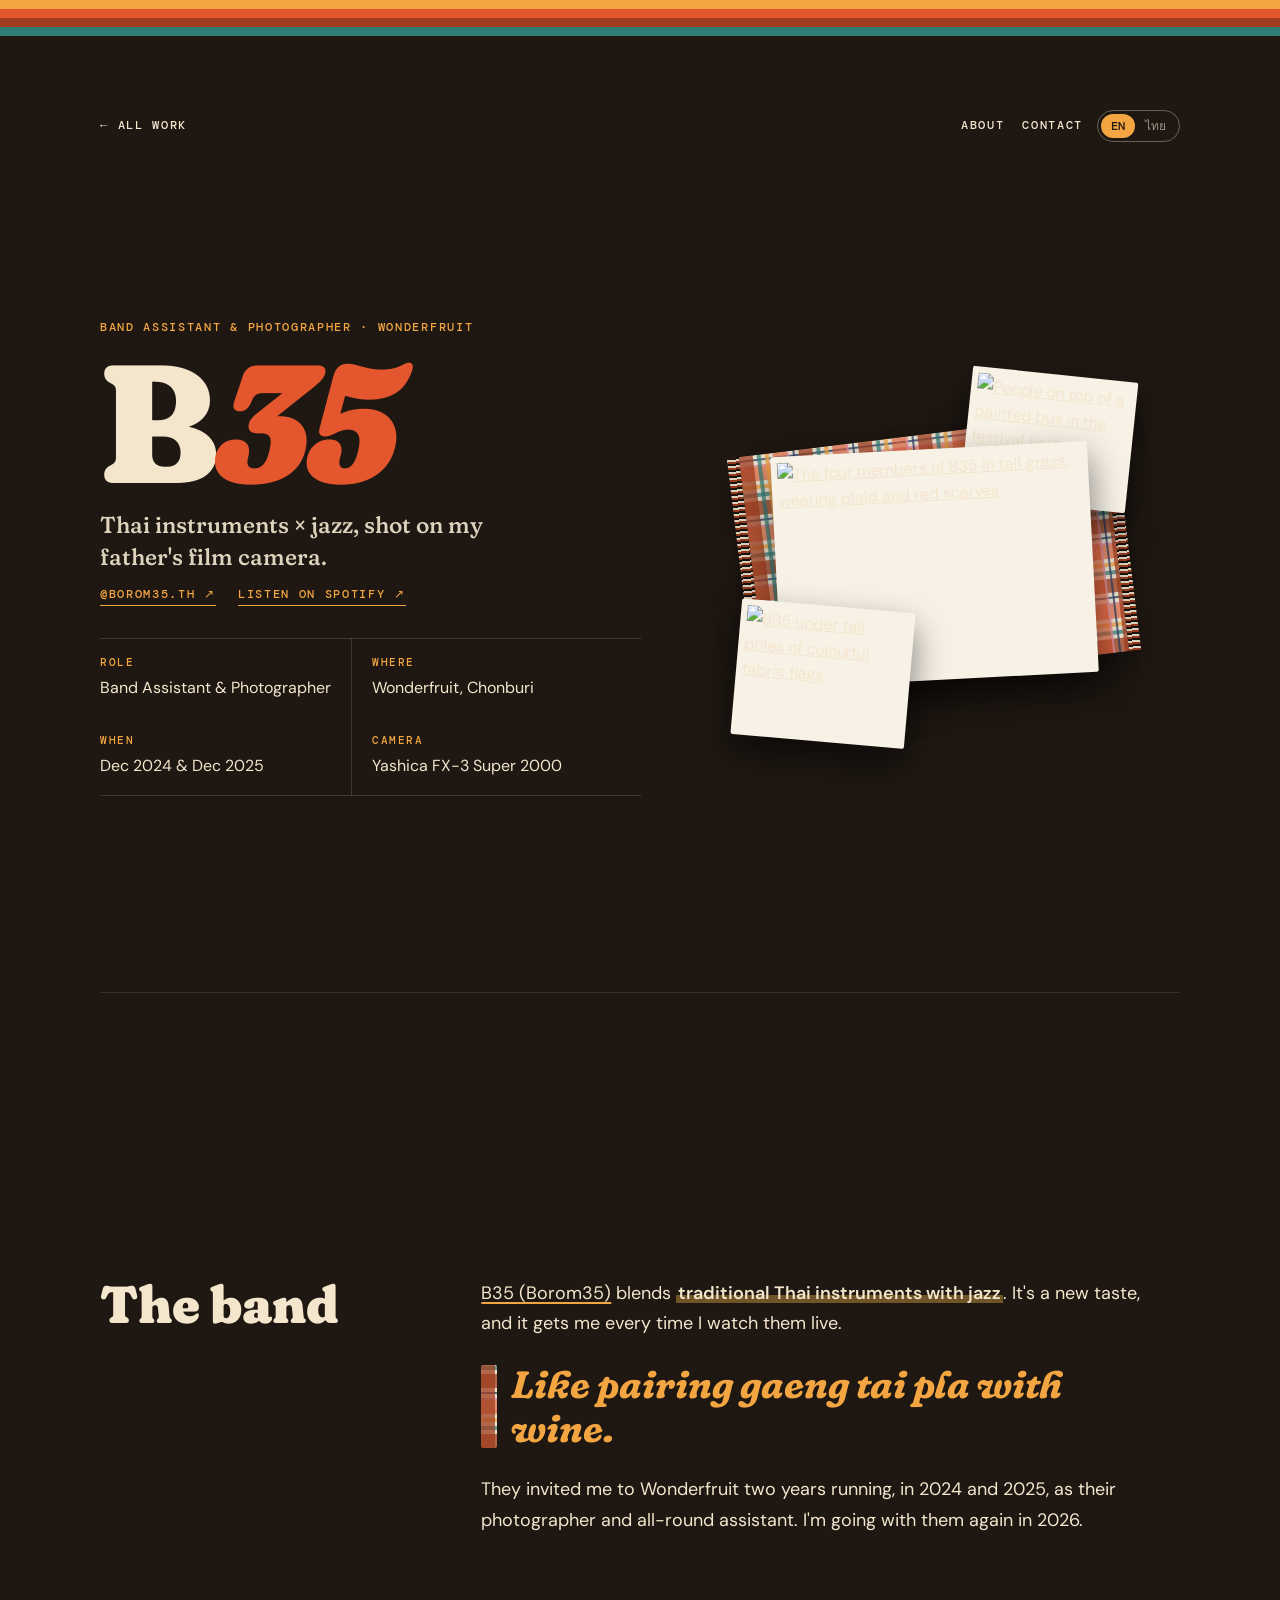
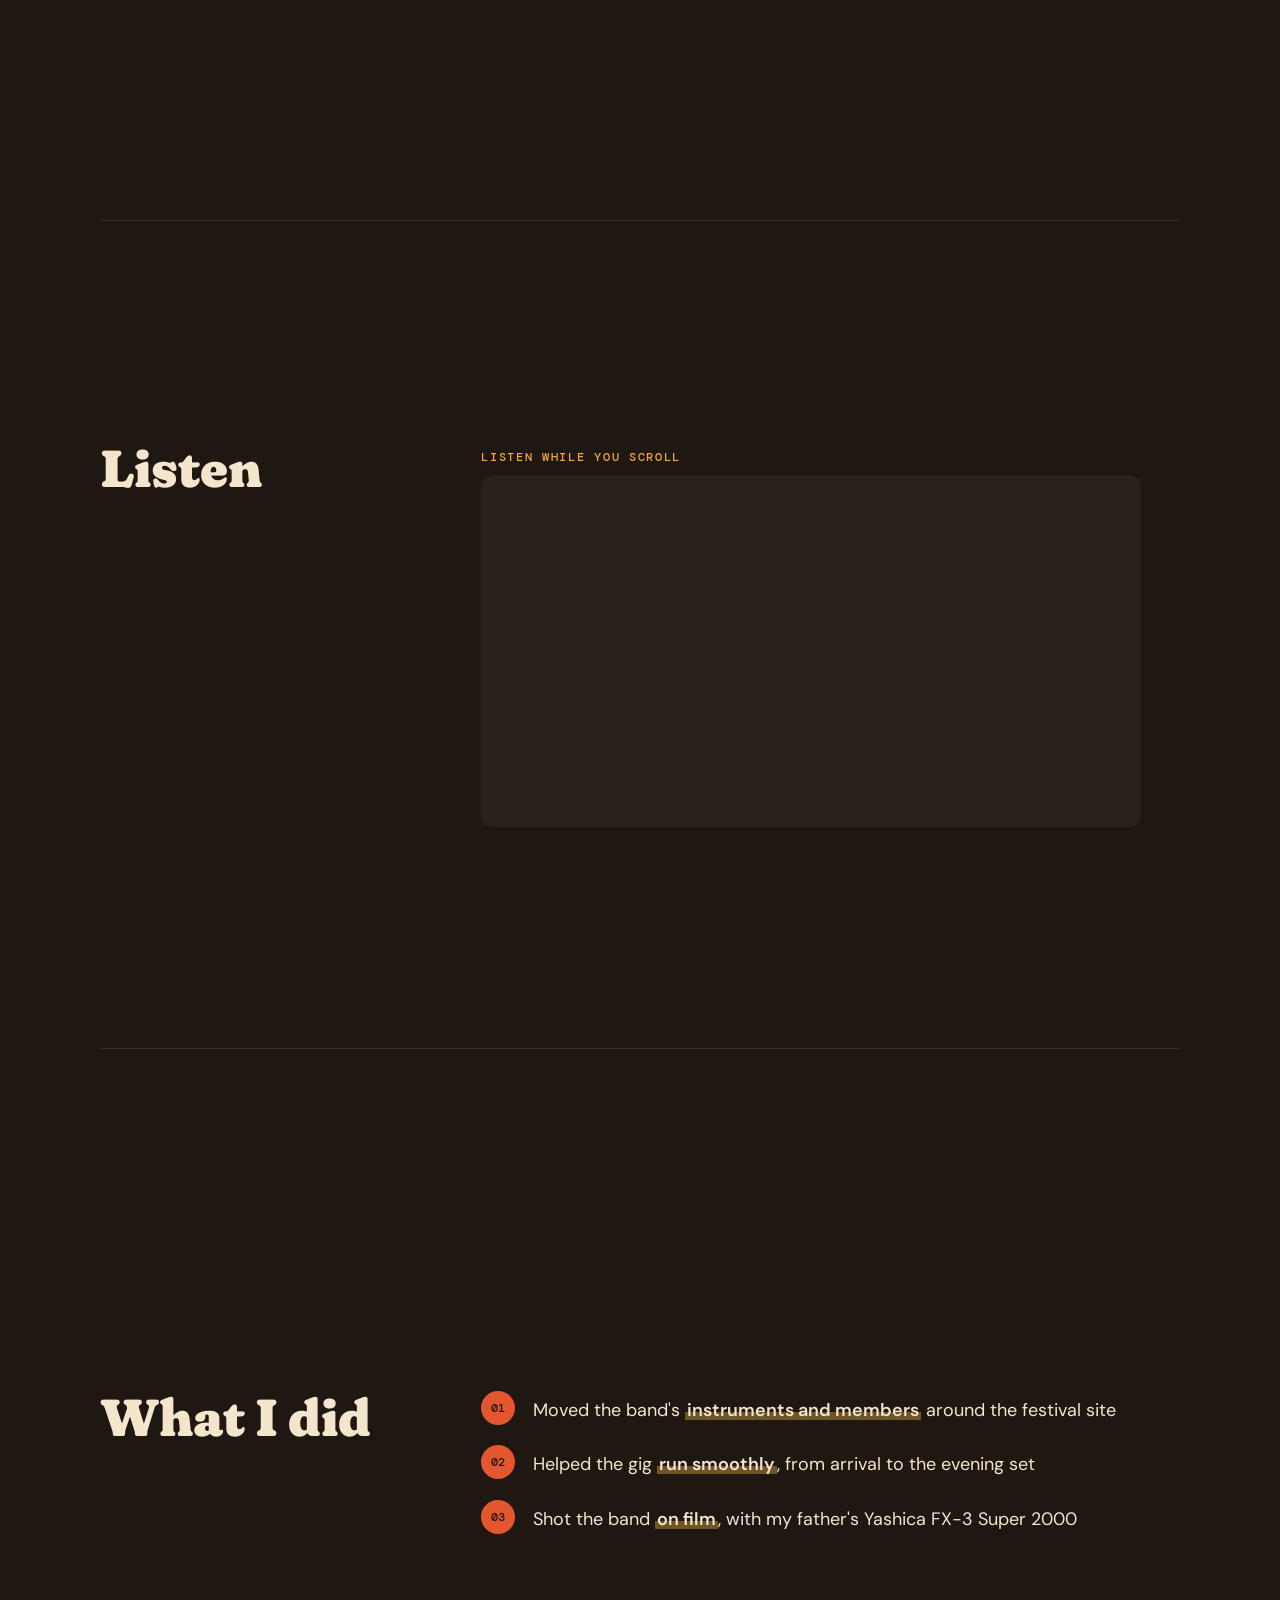
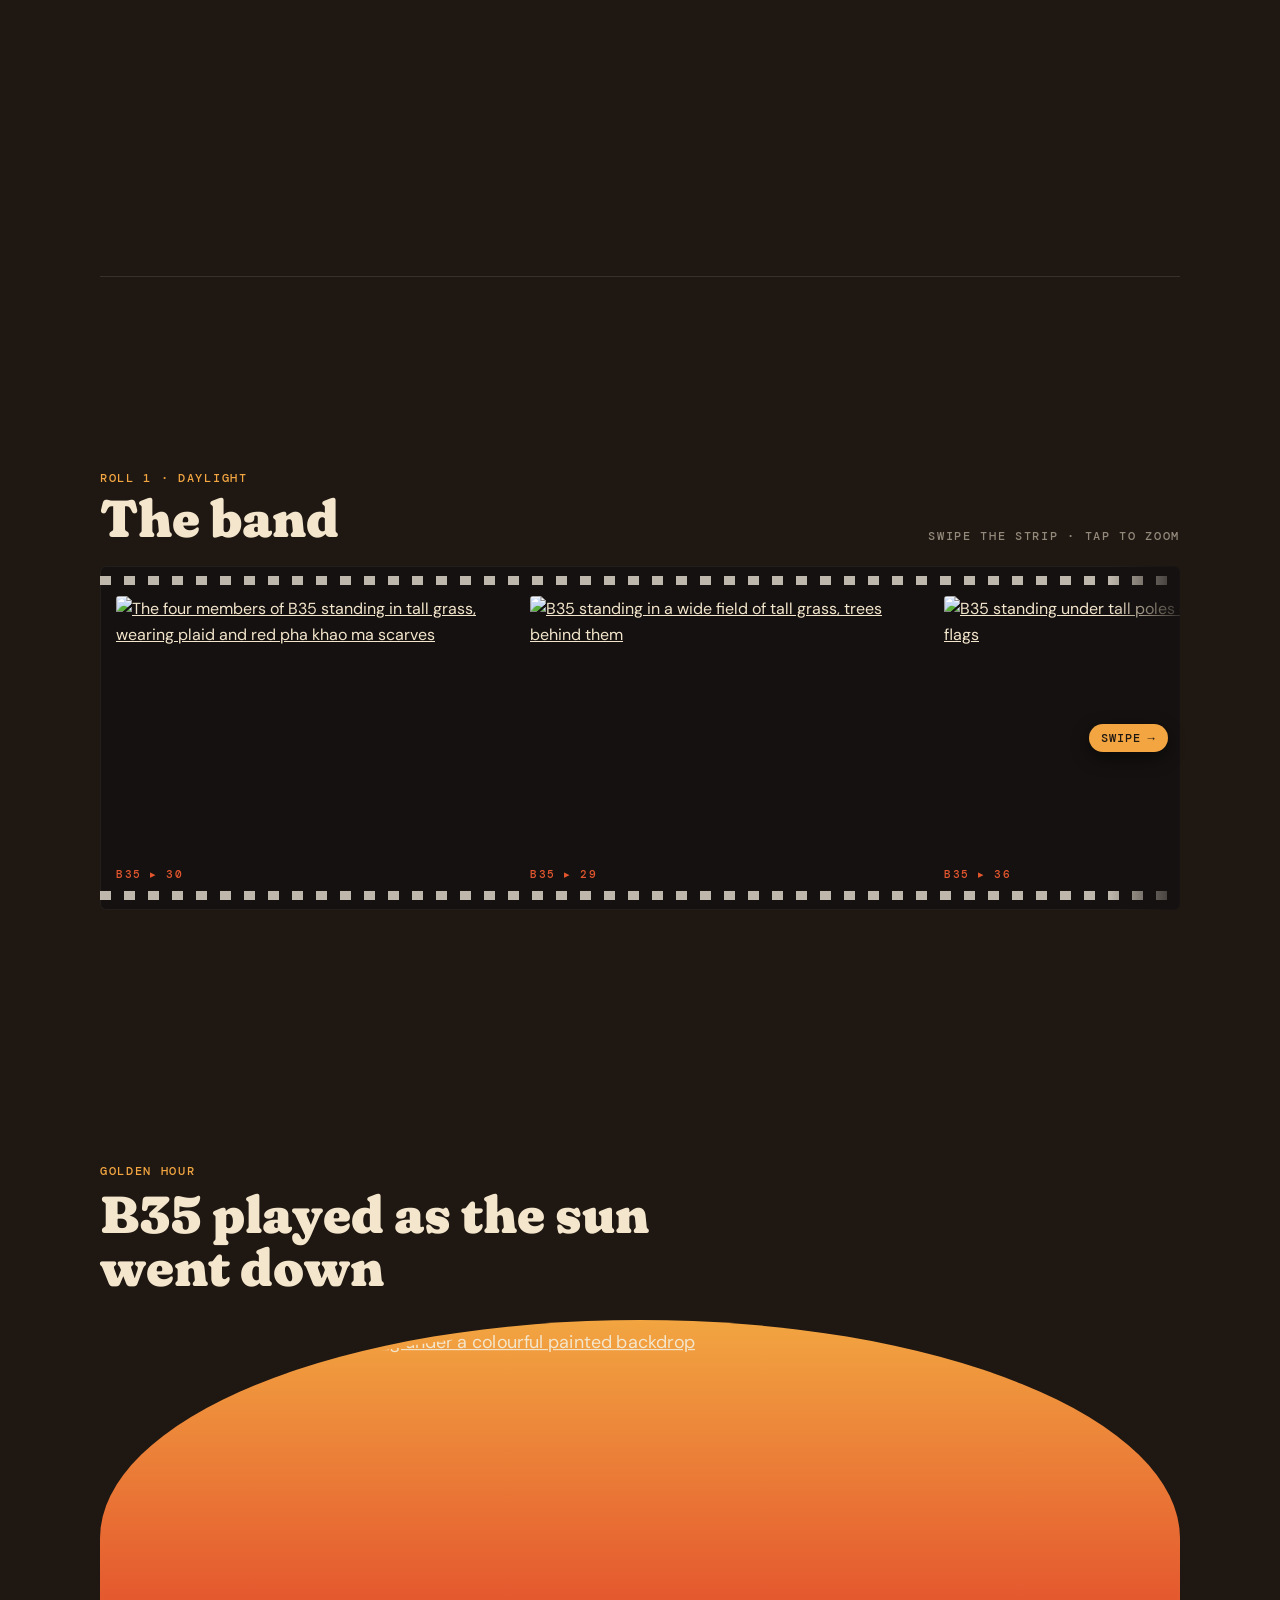
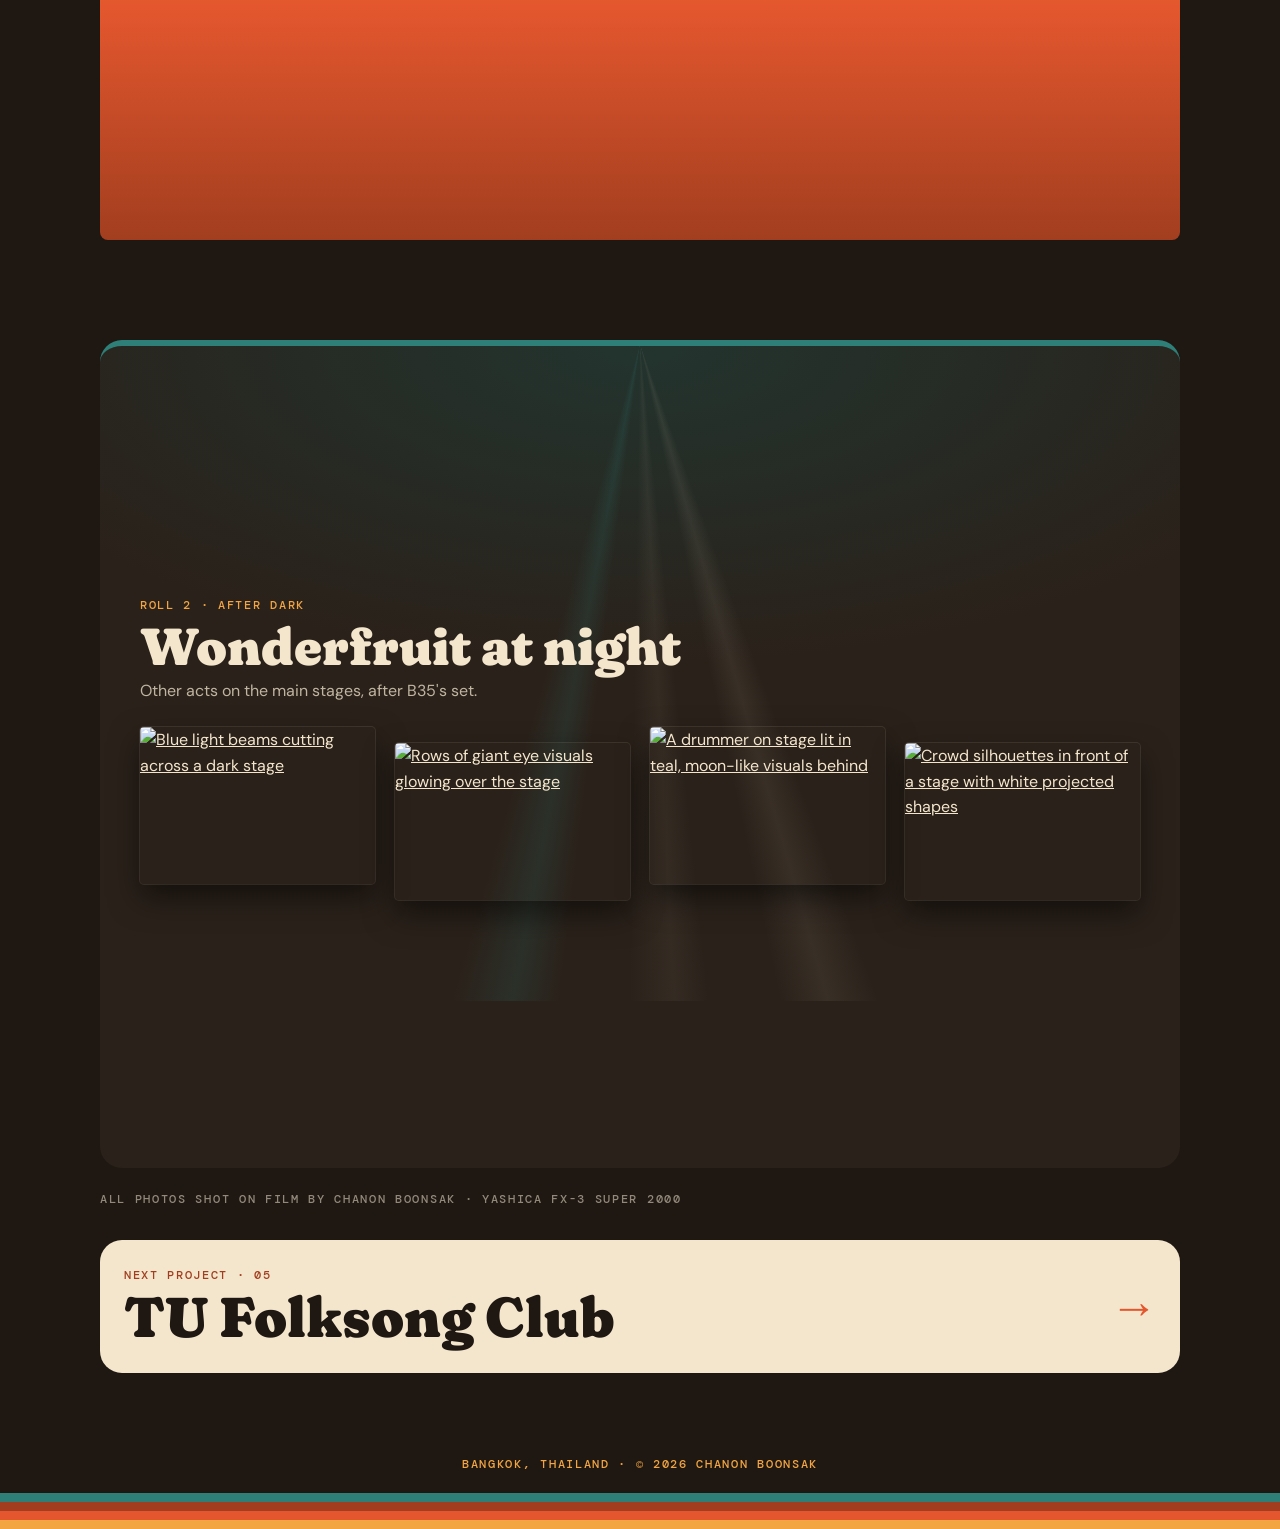
==== projects/b35.html @ a5577409 "Experiment: certs slide, no sideways scroll, slides fit screens better Co-Authored-By: Claude Opus 5" ====
<!DOCTYPE html>
<html lang="en" class="snap-case">
<head>
  <meta charset="utf-8">
  <meta name="viewport" content="width=device-width, initial-scale=1">
  <title>B35 at Wonderfruit — Chanon Boonsak</title>
  <meta name="description" content="Band assistant and film photographer for B35 (Borom35), a Thai-instruments-meets-jazz band, at Wonderfruit in Dec 2024 and Dec 2025.">
  <meta property="og:type" content="website">
  <meta property="og:site_name" content="Chanon Boonsak · Portfolio">
  <meta property="og:title" content="B35 at Wonderfruit — Chanon Boonsak">
  <meta property="og:description" content="Band assistant and film photographer for B35 (Borom35), a Thai-instruments-meets-jazz band, at Wonderfruit in Dec 2024 and Dec 2025.">
  <meta property="og:url" content="https://whalito21.github.io/portfolio/projects/b35.html">
  <meta property="og:image" content="https://whalito21.github.io/portfolio/assets/images/og-image.jpg">
  <meta property="og:image:width" content="1200">
  <meta property="og:image:height" content="630">
  <meta name="twitter:card" content="summary_large_image">
  <link rel="icon" href="../assets/favicon.svg" type="image/svg+xml">
  <link rel="preconnect" href="https://fonts.googleapis.com">
  <link rel="preconnect" href="https://fonts.gstatic.com" crossorigin>
  <link href="https://fonts.googleapis.com/css2?family=Fraunces:opsz,wght,SOFT,WONK@9..144,500..900,100,1&family=DM+Mono:wght@400;500&family=DM+Sans:opsz,wght@9..40,400..600&display=swap" rel="stylesheet">
  <link rel="stylesheet" href="../css/styles.css?v=52">
  <script>try{if(localStorage.getItem('lang')==='th'){document.documentElement.lang='th';document.documentElement.classList.add('i18n-pending')}}catch(e){}</script>
</head>
<body class="page-b35">
  <div class="stripes" aria-hidden="true"></div>

  <div class="wrap">
    <header class="bar">
      <a class="label back" href="../index.html#work" data-i18n="nav.back">← All work</a>
      <nav class="label" aria-label="Main">
        <a href="../index.html#about" data-i18n="nav.about">About</a>
        <a href="../index.html#contact" data-i18n="nav.contact">Contact</a>
      </nav>
      <button class="lang-toggle" type="button" aria-label="เปลี่ยนเป็นภาษาไทย"><span lang="en">EN</span><span lang="th">ไทย</span></button>
    </header>

    <!-- a pha khao ma scarf across the page, like the ones the band wore -->
    <div class="pakama-band" aria-hidden="true"></div>

    <main>
      <!-- HERO: prints scattered like a fresh roll -->
      <section class="b35-hero">
        <div class="collage">
          <span class="collage__cloth" aria-hidden="true"></span>
          <a class="collage__print collage__print--main" href="../assets/images/b35/film-410030.jpg" data-lightbox><img src="../assets/images/b35/film-410030.jpg" width="1200" height="795" alt="The four members of B35 in tall grass, wearing plaid and red scarves"></a>
          <a class="collage__print collage__print--flags" href="../assets/images/b35/film-410036.jpg" data-lightbox><img src="../assets/images/b35/film-410036.jpg" width="1200" height="795" alt="B35 under tall poles of colourful fabric flags"></a>
          <a class="collage__print collage__print--bus" href="../assets/images/b35/film-410002.jpg" data-lightbox><img src="../assets/images/b35/film-410002.jpg" width="1200" height="795" alt="People on top of a painted bus in the festival field"></a>
        </div>
        <div class="b35-hero__text">
          <span class="label">Band assistant &amp; photographer · Wonderfruit</span>
          <h1>B<em>35</em></h1>
          <p class="b35-hero__lede">Thai instruments × jazz, shot on my father's film camera.</p>
          <div class="b35-links">
            <a class="cs-handle label" href="https://www.instagram.com/borom35.th/" target="_blank" rel="noopener">@borom35.th ↗</a>
            <a class="cs-handle label" href="https://open.spotify.com/album/08FZB1kHfObUz5k7YiCryu" target="_blank" rel="noopener">Listen on Spotify ↗</a>
          </div>
          <dl class="cs-meta cs-meta--2col">
            <div><dt>Role</dt><dd>Band Assistant &amp; Photographer</dd></div>
            <div><dt>Where</dt><dd>Wonderfruit, Chonburi</dd></div>
            <div><dt>When</dt><dd>Dec 2024 &amp; Dec 2025</dd></div>
            <div><dt>Camera</dt><dd>Yashica FX-3 Super 2000</dd></div>
          </dl>
        </div>
      </section>

      <!-- THE BAND -->
      <section class="cs-section">
        <h2>The band</h2>
        <div class="cs-section__body">
          <p><a class="inline-link" href="https://www.instagram.com/borom35.th/" target="_blank" rel="noopener">B35 (Borom35)</a> blends <mark>traditional Thai instruments with jazz</mark>. It's a new taste, and it gets me every time I watch them live.</p>
          <blockquote class="pull"><p>Like pairing gaeng tai pla with wine.</p></blockquote>
          <p>They invited me to Wonderfruit two years running, in 2024 and 2025, as their photographer and all-round assistant. I'm going with them again in 2026.</p>
        </div>
      </section>

      <section class="cs-section">
        <h2>Listen</h2>
        <div class="cs-section__body">
          <div class="listen">
            <span class="label">Listen while you scroll</span>
            <iframe title="B35 album on Spotify" src="https://open.spotify.com/embed/album/08FZB1kHfObUz5k7YiCryu" width="100%" height="352" loading="lazy" allow="autoplay; clipboard-write; encrypted-media; fullscreen; picture-in-picture"></iframe>
          </div>
        </div>
      </section>

      <!-- WHAT I DID -->
      <section class="cs-section">
        <h2>What I did</h2>
        <div class="cs-section__body">
          <ul class="did">
            <li>Moved the band's <mark>instruments and members</mark> around the festival site</li>
            <li>Helped the gig <mark>run smoothly</mark>, from arrival to the evening set</li>
            <li>Shot the band <mark>on film</mark>, with my father's Yashica FX-3 Super 2000</li>
          </ul>
        </div>
      </section>

      <!-- ROLL 1: THE BAND (film strip) -->
      <section class="roll" aria-labelledby="roll-1">
        <div class="roll__head">
          <span class="label">Roll 1 · Daylight</span>
          <h2 id="roll-1">The band</h2>
          <span class="label roll__hint">Swipe the strip · tap to zoom</span>
        </div>
        <div class="filmstrip-wrap">
        <span class="swipe-hint" aria-hidden="true">Swipe <i>→</i></span>
        <div class="filmstrip" tabindex="0" aria-label="Film strip of band photos, scroll sideways">
          <ol>
              <li>
                <a href="../assets/images/b35/film-410030.jpg" data-lightbox><img src="../assets/images/b35/film-410030.jpg" width="1200" height="795" loading="lazy" alt="The four members of B35 standing in tall grass, wearing plaid and red pha khao ma scarves"></a>
                <span class="filmstrip__num" aria-hidden="true">B35 ▸ 30</span>
              </li>
              <li>
                <a href="../assets/images/b35/film-410029.jpg" data-lightbox><img src="../assets/images/b35/film-410029.jpg" width="1200" height="795" loading="lazy" alt="B35 standing in a wide field of tall grass, trees behind them"></a>
                <span class="filmstrip__num" aria-hidden="true">B35 ▸ 29</span>
              </li>
              <li>
                <a href="../assets/images/b35/film-410036.jpg" data-lightbox><img src="../assets/images/b35/film-410036.jpg" width="1200" height="795" loading="lazy" alt="B35 standing under tall poles of colourful fabric flags"></a>
                <span class="filmstrip__num" aria-hidden="true">B35 ▸ 36</span>
              </li>
              <li>
                <a href="../assets/images/b35/film-410038.jpg" data-lightbox><img src="../assets/images/b35/film-410038.jpg" width="1200" height="795" loading="lazy" alt="B35 lined up in front of a painted festival bus"></a>
                <span class="filmstrip__num" aria-hidden="true">B35 ▸ 38</span>
              </li>
              <li>
                <a href="../assets/images/b35/film-410033.jpg" data-lightbox><img src="../assets/images/b35/film-410033.jpg" width="1200" height="795" loading="lazy" alt="B35 posing on large rocks in an open field, hills behind"></a>
                <span class="filmstrip__num" aria-hidden="true">B35 ▸ 33</span>
              </li>
              <li>
                <a href="../assets/images/b35/film-410007.jpg" data-lightbox><img src="../assets/images/b35/film-410007.jpg" width="1200" height="795" loading="lazy" alt="Portrait of a long-haired band member in a plaid scarf, flags blurred behind"></a>
                <span class="filmstrip__num" aria-hidden="true">B35 ▸ 07</span>
              </li>
              <li>
                <a href="../assets/images/b35/film-410031.jpg" data-lightbox><img src="../assets/images/b35/film-410031.jpg" width="1200" height="795" loading="lazy" alt="B35 in the tall grass shot from below against the sky"></a>
                <span class="filmstrip__num" aria-hidden="true">B35 ▸ 31</span>
              </li>
          </ol>
        </div>
        </div>
      </section>

      <!-- GOLDEN HOUR -->
      <section class="golden" aria-labelledby="golden-h">
        <span class="label">Golden hour</span>
        <h2 id="golden-h">B35 played as the sun went down</h2>
        <a class="golden__frame" href="../assets/images/b35/film-410016.jpg" data-lightbox><img src="../assets/images/b35/film-410016.jpg" width="1200" height="795" loading="lazy" alt="The stage in the evening sun, B35 playing under a colourful painted backdrop"></a>
        <p class="label golden__cap">The festival stage · evening set</p>
      </section>

      <!-- ROLL 2: AFTER DARK -->
      <section class="night" aria-labelledby="night-h">
        <div class="night__head">
          <span class="label">Roll 2 · After dark</span>
          <h2 id="night-h">Wonderfruit at night</h2>
          <p>Other acts on the main stages, after B35's set.</p>
        </div>
        <ol class="night__grid">
            <li><a href="../assets/images/b35/film-400006.jpg" data-lightbox><img src="../assets/images/b35/film-400006.jpg" width="1200" height="795" loading="lazy" alt="Blue light beams cutting across a dark stage"></a></li>
            <li><a href="../assets/images/b35/film-400025.jpg" data-lightbox><img src="../assets/images/b35/film-400025.jpg" width="1200" height="795" loading="lazy" alt="Rows of giant eye visuals glowing over the stage"></a></li>
            <li><a href="../assets/images/b35/film-400035.jpg" data-lightbox><img src="../assets/images/b35/film-400035.jpg" width="1200" height="795" loading="lazy" alt="A drummer on stage lit in teal, moon-like visuals behind"></a></li>
            <li><a href="../assets/images/b35/film-400036.jpg" data-lightbox><img src="../assets/images/b35/film-400036.jpg" width="1200" height="795" loading="lazy" alt="Crowd silhouettes in front of a stage with white projected shapes"></a></li>
        </ol>
      </section>

      <p class="credit label">All photos shot on film by Chanon Boonsak · Yashica FX-3 Super 2000</p>

      <a class="next" href="tu-folksong.html">
        <span class="label">Next project · 05</span>
        <h2>TU Folksong Club</h2>
      </a>
    </main>

    <footer class="footer label" data-i18n="footer">Bangkok, Thailand · © 2026 Chanon Boonsak</footer>
  </div>

  <div class="stripes stripes--bottom" aria-hidden="true"></div>

  <dialog class="lightbox" id="lightbox" aria-label="Image preview">
    <button class="lightbox__close" type="button" aria-label="Close">×</button>
    <img src="" alt="">
  </dialog>

  <script src="../js/main.js?v=6"></script>
  <script src="../js/i18n.js?v=13"></script>
  <script src="../js/motion.js?v=1"></script>
</body>
</html>
---- css/styles.css ----
/* ==========================================================
   Bluewhale Portfolio — "Seventies Stage"
   Retro geometry: sunset stripes, arches, concentric rings
   ========================================================== */

:root {
  --night: #1E1712;
  --night-2: #2A211A;
  --cream: #F4E6CC;
  --orange: #E4572E;
  --mustard: #F2A541;
  --rust: #A23E1F;
  --teal: #2F7F79;

  --display: "Fraunces", "Chonburi", Georgia, serif;
  --body: "DM Sans", "Anuphan", system-ui, -apple-system, sans-serif;
  --mono: "DM Mono", "Anuphan", ui-monospace, Menlo, monospace;

  --radius: 22px;
}

* { box-sizing: border-box; }
html { scroll-behavior: smooth; }
body {
  margin: 0;
  background: var(--night);
  color: var(--cream);
  font: 16px/1.6 var(--body);
  -webkit-font-smoothing: antialiased;
}
img { max-width: 100%; display: block; }
a { color: inherit; }

.wrap { max-width: 1120px; margin: 0 auto; padding-inline: 20px; }

h1, h2, h3 {
  font-family: var(--display);
  font-weight: 900;
  font-variation-settings: "SOFT" 100, "WONK" 1;
  margin: 0;
}

.label {
  font: 500 12px/1.3 var(--mono);
  letter-spacing: .14em;
  text-transform: uppercase;
  color: var(--mustard);
}

/* Placeholder for copy you still need to write. Search "todo" to find them all. */
.todo {
  display: inline-block;
  border: 2px dashed var(--mustard);
  border-radius: 6px;
  padding: 6px 10px;
  background: rgba(242, 165, 65, .08);
  color: var(--mustard);
  font: 14px/1.4 var(--mono);
}

.section-title { font-size: clamp(40px, 9vw, 72px); line-height: .95; margin-bottom: 28px; }

/* ---------- stripes + header ---------- */
.stripes {
  height: 36px;
  background: linear-gradient(var(--mustard) 0 25%, var(--orange) 25% 50%, var(--rust) 50% 75%, var(--teal) 75%);
}
.stripes--bottom { transform: scaleY(-1); }

.bar { display: flex; justify-content: space-between; align-items: center; padding-block: 18px; }
.bar nav { display: flex; gap: 18px; }
.bar a { color: var(--cream); text-decoration: none; }
.bar a:hover { color: var(--mustard); }

/* ---------- buttons ---------- */
.cta { display: flex; flex-wrap: wrap; gap: 12px; margin-top: 24px; }
.btn {
  font: 500 14px/1 var(--mono);
  letter-spacing: .08em;
  text-transform: uppercase;
  padding: 16px 22px;
  border: 2px solid var(--cream);
  border-radius: 999px;
  color: var(--cream);
  text-decoration: none;
  transition: background .15s, color .15s;
}
.btn:hover { background: var(--cream); color: var(--night); }
.btn--solid { background: var(--orange); border-color: var(--orange); color: var(--night); }
.btn--solid:hover { background: var(--mustard); border-color: var(--mustard); }

/* ---------- hero ---------- */
.hero { display: grid; gap: 32px; padding-block: 28px 56px; }
.hero h1 { font-size: clamp(56px, 14vw, 136px); line-height: .9; letter-spacing: -.02em; margin: 10px 0 20px; }
.hero h1 em { font-style: italic; color: var(--orange); }
.hero__lines { display: grid; gap: 12px; justify-items: start; }

.arch { position: relative; width: 100%; max-width: 440px; aspect-ratio: 1 / 1.05; justify-self: center; }
.arch__ring { position: absolute; left: 50%; bottom: 0; transform: translateX(-50%); border-radius: 999px 999px 0 0; overflow: hidden; }
.arch__ring:nth-child(1) { width: 100%; height: 100%; background: var(--teal); }
.arch__ring:nth-child(2) { width: 86%;  height: 94%;  background: var(--rust); }
.arch__ring:nth-child(3) { width: 72%;  height: 88%;  background: var(--orange); }
.arch__ring:nth-child(4) { width: 58%;  height: 82%;  background: var(--mustard); }
.arch__photo {
  width: 44%; height: 76%;
  background: var(--night-2);
  display: grid; place-items: center; text-align: center;
  font: 12px/1.3 var(--mono); padding: 8px;
}
.arch__photo { padding: 0; }
.arch__photo img { width: 100%; height: 100%; object-fit: cover; object-position: 50% 20%; }
.arch__sun { position: absolute; top: 4%; right: 2%; width: 18%; aspect-ratio: 1; border-radius: 50%; background: var(--cream); }

/* ---------- key numbers ---------- */
.numbers { display: grid; grid-template-columns: 1fr 1fr; gap: 14px; padding-block: 8px 24px; }
.stat { position: relative; overflow: hidden; background: var(--night-2); border-radius: 18px; padding: 22px 18px; }
.stat b {
  display: block;
  font: 900 clamp(30px, 8vw, 60px)/1 var(--display);
  font-variation-settings: "SOFT" 100, "WONK" 1;
  color: var(--cream);
  margin-bottom: 8px;
}
.stat::after {
  content: "";
  position: absolute; right: -28px; bottom: -28px;
  width: 80px; height: 80px; border-radius: 50%;
  background: radial-gradient(circle, var(--night-2) 0 30%, var(--c) 30% 45%, var(--night-2) 45% 60%, var(--c) 60% 75%, transparent 75%);
}
.stat:nth-child(1) { --c: var(--orange); }
.stat:nth-child(2) { --c: var(--mustard); }
.stat:nth-child(3) { --c: var(--teal); }
.stat:nth-child(4) { --c: var(--rust); }

/* ---------- project cards ---------- */
.work { padding-block: 48px 72px; }
.cards { display: grid; gap: 22px; }
.card {
  display: grid;
  background: var(--cream);
  color: var(--night);
  border-radius: var(--radius);
  overflow: hidden;
  text-decoration: none;
  transition: transform .15s;
}
.card:hover { transform: rotate(-.6deg) translateY(-3px); }
.card__cover { position: relative; aspect-ratio: 16 / 10; display: grid; place-items: center; overflow: hidden; }
.card__cover img { position: absolute; inset: 0; width: 100%; height: 100%; object-fit: cover; }
.card__cover::before {
  content: "";
  position: absolute; left: -10%; right: -10%; bottom: -60%; height: 120%;
  border-radius: 50%;
  background: repeating-radial-gradient(circle, transparent 0 18px, rgba(30, 23, 18, .18) 18px 32px);
}
.card__cover .label { position: relative; z-index: 1; background: var(--night); color: var(--cream); padding: 6px 10px; border-radius: 999px; }
.cover--orange  { background: var(--orange); }
.cover--teal    { background: var(--teal); }
.cover--mustard { background: var(--mustard); }
.cover--rust    { background: var(--rust); }
.cover--night   { background: var(--night-2); }

.card__meta { padding: 20px; display: grid; gap: 10px; justify-items: start; }
.card__meta .label { color: var(--rust); }
.card__meta h3 { font-size: 30px; line-height: 1; }
.card__meta .todo { color: var(--rust); border-color: var(--rust); background: rgba(162, 62, 31, .06); }
.result { display: inline-flex; gap: 8px; align-items: center; font: 500 15px/1.3 var(--mono); }
.result::before { content: ""; flex: none; width: 14px; height: 14px; border-radius: 50%; background: var(--orange); }

/* ---------- about ---------- */
.about { padding-block: 56px; border-top: 2px solid var(--night-2); display: grid; gap: 28px; }
.about__text { display: grid; gap: 12px; justify-items: start; }
.edu { background: var(--night-2); border-radius: var(--radius); padding: 24px; display: grid; gap: 8px; align-content: start; }
.edu h3 { font-size: 24px; line-height: 1.15; }
.edu p { margin: 0; }

/* ---------- contact ---------- */
.contact { padding-block: 56px 72px; text-align: center; }
.contact .cta { justify-content: center; }
.contact__links { list-style: none; padding: 0; margin: 24px 0 0; display: grid; gap: 8px; font: 500 16px/1.4 var(--mono); }
.contact__links a { text-decoration-color: var(--orange); text-underline-offset: 4px; overflow-wrap: anywhere; }

.footer { padding-block: 20px; text-align: center; }

/* ---------- wider screens ---------- */
@media (min-width: 760px) {
  .hero { grid-template-columns: 1.3fr 1fr; align-items: end; padding-block: 48px 80px; }
  .numbers { grid-template-columns: repeat(4, 1fr); }
  .cards { grid-template-columns: 1fr 1fr; }
  .cards .card:first-child { grid-column: 1 / -1; grid-template-columns: 1.2fr 1fr; }
  .cards .card:first-child .card__cover { aspect-ratio: auto; min-height: 320px; }
  .about { grid-template-columns: 1.4fr 1fr; }
}

@media (prefers-reduced-motion: reduce) {
  html { scroll-behavior: auto; }
  .card, .btn { transition: none; }
}

/* ==========================================================
   Case study pages (projects/*.html)
   ========================================================== */

.back { color: var(--cream); text-decoration: none; }
.back:hover { color: var(--mustard); }

.cs-hero { display: grid; gap: 32px; padding-block: 24px 48px; }
.cs-hero h1 { font-size: clamp(40px, 11vw, 88px); line-height: .95; letter-spacing: -.02em; margin: 10px 0 24px; overflow-wrap: anywhere; }
.cs-logo { width: min(260px, 70%); height: auto; margin-top: 16px; }

.cs-meta { display: grid; grid-template-columns: 1fr 1fr; gap: 16px 20px; margin: 0; }
.cs-meta dt { font: 500 11px/1.3 var(--mono); letter-spacing: .14em; text-transform: uppercase; color: var(--mustard); }
.cs-meta dd { margin: 4px 0 0; }

/* hero photo in the same arch shape as the home page */
.cs-hero__photo { width: 100%; max-width: 420px; justify-self: center; aspect-ratio: 4 / 5; border-radius: 999px 999px 0 0; overflow: hidden; border: 10px solid var(--orange); outline: 10px solid var(--mustard); }
.cs-hero__photo img { width: 100%; height: 100%; object-fit: cover; object-position: 50% 15%; }

.stat b.stat__long { font-size: clamp(24px, 6.5vw, 48px); }

.cs-section { display: grid; gap: 20px; padding-block: 56px; border-top: 1px solid rgba(243, 231, 207, .12); }
.cs-section h2 { font-size: clamp(32px, 7vw, 52px); line-height: 1; }
.cs-section__body { display: grid; gap: 20px; justify-items: start; max-width: 660px; font-size: 17px; line-height: 1.7; }
.cs-section__body p { margin: 0; }

.did { list-style: none; padding: 0; margin: 0; display: grid; gap: 20px; counter-reset: did; }
.did li { position: relative; padding-left: 52px; padding-top: 4px; counter-increment: did; }
.did li::before {
  content: counter(did, decimal-leading-zero);
  position: absolute; left: 0; top: 0;
  width: 34px; height: 34px; border-radius: 50%;
  display: grid; place-items: center;
  background: var(--orange); color: var(--night);
  font: 500 12px/1 var(--mono);
}

.facts { list-style: none; padding: 0; margin: 0; display: grid; width: 100%; border-top: 1px solid rgba(243, 231, 207, .14); }
.facts li { display: grid; gap: 4px 24px; align-items: baseline; padding: 16px 0; border-bottom: 1px solid rgba(243, 231, 207, .14); }
.facts strong { font: 800 clamp(26px, 5vw, 34px)/1 var(--display); font-variation-settings: "SOFT" 100, "WONK" 1; color: var(--mustard); white-space: nowrap; }
.facts span { color: rgba(243, 231, 207, .82); }

/* key takeaway: the one line a reader should remember */
.takeaway { margin: 12px 0 0; padding: 28px 28px 28px 32px; background: var(--night-2); border-radius: var(--radius); position: relative; overflow: hidden; }
.takeaway::before { content: ""; position: absolute; left: 0; top: 0; bottom: 0; width: 6px; background: linear-gradient(var(--mustard), var(--orange), var(--teal)); }
.takeaway .label { display: block; margin-bottom: 12px; }
.takeaway blockquote { margin: 0; }
.takeaway p { margin: 0; font: 500 clamp(19px, 2.4vw, 23px)/1.5 var(--display); font-variation-settings: "SOFT" 100, "WONK" 0; color: var(--cream); }

/* gallery */
.gallery-group { padding-block: 12px 28px; }
.gallery-group h3 { font-size: 24px; margin-bottom: 16px; }
.gallery { columns: 2; column-gap: 12px; }
.gallery figure { margin: 0 0 12px; break-inside: avoid; }
.gallery img { width: 100%; height: auto; border-radius: 14px; background: var(--night-2); }
.gallery figcaption { font: 500 12px/1.3 var(--mono); letter-spacing: .06em; color: var(--mustard); margin-top: 6px; }

/* next project */
.next { display: grid; gap: 6px; margin-block: 32px 64px; padding: 28px 84px 28px 24px; border-radius: var(--radius); background: var(--cream); color: var(--night); text-decoration: none; position: relative; overflow: hidden; }
.next .label { color: var(--rust); }
.next h2 { font-size: clamp(32px, 8vw, 56px); line-height: 1; }
.next::after { content: "→"; position: absolute; right: 22px; top: 50%; transform: translateY(-50%); font: 900 48px/1 var(--display); color: var(--orange); transition: transform .15s; }
.next:hover::after { transform: translate(6px, -50%); }

@media (min-width: 760px) {
  .cs-hero { grid-template-columns: 1.3fr 1fr; align-items: end; padding-block: 48px 72px; }
  .cs-meta { grid-template-columns: repeat(4, auto); justify-content: start; gap: 20px 36px; }
  .cs-section { grid-template-columns: 1fr 2fr; gap: 32px; }
  .gallery { columns: 3; column-gap: 16px; }
  .gallery figure { margin-bottom: 16px; }
}

/* ==========================================================
   Lagoon theme — only on projects/lagoon.html
   Colours sampled from lagoon.livemusic posters and IG content
   ========================================================== */
.theme-lagoon {
  --night: #0D0D0D;    /* near-black */
  --night-2: #1B1B1B;
  --cream: #F3E7CF;    /* poster sand/cream */
  --orange: #E8664A;   /* coral lettering */
  --mustard: #F2B84B;  /* sun */
  --rust: #B8452E;
  --teal: #3FA7A3;     /* lagoon water */
}

/* keep long words from stretching grid columns past the screen */
.hero > *, .cs-hero > *, .cs-section > *, .about > * { min-width: 0; }

/* stat box that links out (e.g. Instagram) */
.stat--link { color: inherit; text-decoration: none; outline: 2px solid transparent; transition: outline-color .15s, transform .15s; }
.stat--link:hover, .stat--link:focus-visible { outline-color: var(--mustard); transform: translateY(-3px); }

/* keep stat text above the corner rings */
.stat > * { position: relative; z-index: 1; }

/* ---------- poster wall (Lagoon) ---------- */
.posters { position: relative; padding-block: 56px 64px; border-top: 2px solid var(--night-2); overflow: hidden; }
/* big setting sun behind the posters */
.posters::before {
  content: ""; position: absolute; z-index: 0;
  left: 50%; bottom: 0; width: min(100%, 880px); aspect-ratio: 1; transform: translate(-50%, 50%);
  border-radius: 50%;
  background: radial-gradient(circle, var(--mustard) 0 22%, transparent 22% 26%, var(--orange) 26% 34%, transparent 34% 38%, var(--rust) 38% 44%, transparent 44% 48%, var(--teal) 48% 52%, transparent 52%);
  opacity: .35;
}
.posters__head { position: relative; z-index: 1; margin-bottom: 36px; }
.posters__head h2 { font-size: clamp(40px, 9vw, 72px); line-height: .95; margin-top: 8px; }

.poster-wall { position: relative; z-index: 1; list-style: none; margin: 0; padding: 0 10px; display: grid; grid-template-columns: 1fr 1fr; gap: 36px 18px; }
.poster { position: relative; transform: rotate(var(--tilt)) translateY(var(--drop, 0)); transition: transform .25s ease; }
.poster:nth-child(1) { --tilt: -4deg; }
.poster:nth-child(2) { --tilt: 3deg;  --drop: 18px; }
.poster:nth-child(3) { --tilt: 2deg; }
.poster:nth-child(4) { --tilt: -3deg; --drop: 18px; }
.poster a { display: block; padding: 6px; background: var(--cream); border-radius: 4px; box-shadow: 0 14px 30px rgba(0, 0, 0, .45); }
.poster img { width: 100%; height: auto; border-radius: 2px; }
/* strip of tape */
.poster::before {
  content: ""; position: absolute; z-index: 2; top: -10px; left: 50%;
  width: 44%; height: 22px; transform: translateX(-50%) rotate(-3deg);
  background: rgba(242, 184, 75, .8);
}
/* round date sticker */
.poster__date {
  position: absolute; z-index: 4; left: -8px; top: 18%;
  width: 62px; height: 62px; border-radius: 50%;
  display: grid; place-items: center; text-align: center;
  background: var(--orange); color: var(--night);
  border: 3px solid var(--cream);
  font: 500 11px/1.15 var(--mono); text-transform: uppercase; letter-spacing: .04em;
  transform: rotate(-12deg);
}
.poster__acts { display: block; margin-top: 12px; font: 500 12px/1.3 var(--mono); letter-spacing: .06em; text-transform: uppercase; color: var(--mustard); }
.poster:hover, .poster:focus-within { transform: rotate(0) translateY(-10px) scale(1.04); z-index: 3; }

@media (min-width: 760px) {

  .poster-wall { grid-template-columns: repeat(4, 1fr); gap: 0; padding-inline: 20px; }
  .poster { margin-inline: -8px; }               /* slight overlap, like posters on a wall */
  .poster:nth-child(2) { --drop: 36px; }
  .poster:nth-child(3) { --drop: -8px; }
  .poster:nth-child(4) { --drop: 28px; }
  .poster__date { width: 72px; height: 72px; font-size: 12px; }
  .poster__acts { padding-left: 18px; }
}

@media (prefers-reduced-motion: reduce) { .poster { transition: none; } }

/* ---------- poster popup ---------- */
.lightbox { padding: 0; border: 0; background: transparent; max-width: 100vw; max-height: 100vh; overflow: visible; }
.lightbox::backdrop { background: rgba(8, 20, 22, .88); }
.lightbox img { display: block; max-width: min(92vw, 1000px); max-height: 88vh; width: auto; height: auto; border: 8px solid var(--cream); border-radius: 6px; box-shadow: 0 20px 60px rgba(0, 0, 0, .6); }
.lightbox__close {
  position: absolute; top: -18px; right: -18px; z-index: 1;
  width: 44px; height: 44px; border-radius: 50%; border: 3px solid var(--cream);
  background: var(--orange); color: var(--night);
  font: 900 26px/1 var(--display); cursor: pointer;
}
.lightbox[open] { animation: pop .2s ease-out; }
@keyframes pop { from { transform: scale(.94); opacity: 0; } }
@media (max-width: 500px) { .lightbox__close { top: 8px; right: 8px; } }
@media (prefers-reduced-motion: reduce) { .lightbox[open] { animation: none; } }

/* ---------- photo gallery: framed photos drifting along a lit wall ---------- */
.exhibit {
  position: relative; padding-block: 56px 48px; border-top: 2px solid var(--night-2);
}
.exhibit__head { margin-bottom: 28px; }
.exhibit__head h2 { font-size: clamp(40px, 9vw, 72px); line-height: .95; margin-top: 8px; }

.flow {
  overflow-x: auto; overflow-y: hidden;
  scrollbar-width: none;
  /* fade the edges so photos glide in and out */
  -webkit-mask-image: linear-gradient(90deg, transparent, #000 6%, #000 94%, transparent);
          mask-image: linear-gradient(90deg, transparent, #000 6%, #000 94%, transparent);
}
.flow::-webkit-scrollbar { display: none; }
.flow + .flow { margin-top: 8px; }
.flow__track { display: flex; align-items: flex-end; gap: 36px; width: max-content; padding: 48px 24px 36px; }

.frame {
  position: relative; flex: none; display: block;
  padding: 5px; background: #EAE0CC;                 /* thin mat */
  border: 6px solid;                                   /* frame, lit from above */
  border-color: #3A2E24 #1C1510 #0B0806 #1C1510;
  box-shadow:
    0 0 0 1px rgba(255, 255, 255, .06),                /* outer edge catching light */
    0 2px 3px rgba(0, 0, 0, .5),                       /* contact shadow on the wall */
    0 16px 24px -8px rgba(0, 0, 0, .6);                /* soft drop shadow */
  transition: transform .25s ease;
}
/* spotlight cone above each frame */
.frame::before {
  content: ""; position: absolute; left: 50%; top: -40px; z-index: -1;
  width: 160%; height: calc(100% + 60px); transform: translateX(-50%);
  background: radial-gradient(42% 38% at 50% 42%, rgba(243, 231, 207, .18), transparent 100%);
  pointer-events: none;
}
.frame img { display: block; height: 220px; width: auto; }
/* photo sits slightly recessed behind the mat */
.frame::after { content: ""; position: absolute; inset: 5px; box-shadow: inset 0 2px 4px rgba(0, 0, 0, .45), inset 0 0 0 1px rgba(0, 0, 0, .25); pointer-events: none; }
.frame:nth-child(3n+2) { margin-bottom: 18px; }   /* uneven hanging heights */
.frame:hover, .frame:focus-visible { transform: translateY(-6px) scale(1.03); }

@media (min-width: 760px) {
  .frame img { height: 300px; }
  .flow__track { gap: 48px; }
}


/* ---------- typography polish ---------- */
body { font-optical-sizing: auto; text-rendering: optimizeLegibility; }
.cs-section__body p { max-width: 62ch; }
@media (min-width: 760px) {
  .cs-section__body { font-size: 18px; }
  .facts li { grid-template-columns: 200px 1fr; }
  .cs-section { padding-block: 72px; }
  /* section titles stay in view while you read the column next to them */
  .cs-section > h2 { position: sticky; top: 32px; align-self: start; }
}

/* ---------- case-study header, v2 ---------- */
.cs-hero__text { display: grid; justify-items: start; gap: 18px; }
.cs-title { margin: 0; line-height: 0; }
.cs-title img { width: min(420px, 82vw); height: auto; }
.cs-handle { color: var(--mustard); text-decoration: none; border-bottom: 1px solid currentColor; padding-bottom: 2px; }
.cs-handle:hover { color: var(--cream); }

/* role / when / where as one clean strip */
.cs-meta { width: 100%; margin-top: 18px; grid-template-columns: 1fr; gap: 0; border-top: 1px solid rgba(243, 231, 207, .16); }
.cs-meta > div { padding: 14px 0; border-bottom: 1px solid rgba(243, 231, 207, .16); }
.cs-meta dd { margin-top: 6px; font-size: 17px; white-space: nowrap; }

/* photo: crop off the empty stage floor, add the floating sun from the home page */
.cs-hero__visual { position: relative; justify-self: center; width: 100%; max-width: 420px; }
.cs-hero__photo { max-width: none; }
.cs-hero__photo img { transform: scale(1.18); transform-origin: 50% 30%; }
.cs-hero__sun { position: absolute; top: -4%; right: -6%; width: 22%; aspect-ratio: 1; border-radius: 50%; background: var(--cream); box-shadow: 0 0 0 10px var(--night), 0 0 0 12px rgba(243, 231, 207, .25); }

@media (min-width: 760px) {
  .cs-hero { align-items: center; }
}
.cs-hero__sun { right: 2%; }
.cs-meta dd { white-space: normal; }
@media (min-width: 760px) {
  .cs-hero { grid-template-columns: minmax(0, 1fr) minmax(0, 400px); gap: 40px; }
}
@media (min-width: 1100px) {
  .cs-meta { grid-template-columns: auto auto auto; justify-content: start; border-bottom: 1px solid rgba(243, 231, 207, .16); }
  .cs-meta > div { padding: 16px 20px; border-bottom: 0; border-left: 1px solid rgba(243, 231, 207, .16); }
  .cs-meta > div:first-child { padding-left: 0; border-left: 0; }
  .cs-meta dd { font-size: 16px; }
  .cs-hero__sun { right: -6%; }
}

/* ---------- phones: photo first, name/logo overlapping its lower part ---------- */
@media (max-width: 759px) {
  .hero, .cs-hero { gap: 0; }

  /* home */
  .arch { order: -1; max-width: none; }
  .arch::after {
    content: ""; position: absolute; z-index: 3; left: -20px; right: -20px; bottom: -1px; height: 55%;
    background: linear-gradient(rgba(30, 23, 18, 0) 0%, rgba(30, 23, 18, .35) 30%, rgba(30, 23, 18, .8) 60%, var(--night) 85%);
    pointer-events: none;
  }
  .hero__text { position: relative; z-index: 4; margin-top: -42%; }
  .hero h1 { text-shadow: 0 4px 24px rgba(0, 0, 0, .55); margin-top: 6px; }

  /* lagoon */
  .cs-hero__visual { order: -1; max-width: none; }
  .cs-hero__visual::after {
    content: ""; position: absolute; z-index: 3; left: -24px; right: -24px; bottom: -26px; height: 52%;
    background: linear-gradient(transparent 0%, color-mix(in srgb, var(--night) 40%, transparent) 30%, color-mix(in srgb, var(--night) 85%, transparent) 60%, var(--night) 80%);
    pointer-events: none;
  }
  .cs-hero__text { position: relative; z-index: 4; margin-top: -22%; }
  .cs-title img { width: 68vw; }
  .cs-title img { filter: drop-shadow(0 6px 20px rgba(0, 0, 0, .5)); }
}

/* key phrases: marker-pen highlight */
mark {
  color: inherit; font-weight: 600;
  background: linear-gradient(transparent 58%, rgba(242, 184, 75, .38) 58%, rgba(242, 184, 75, .38) 92%, transparent 92%);
  padding: 0 2px;
  -webkit-box-decoration-break: clone; box-decoration-break: clone;
}

/* ---------- case-study text title + arch badge (PMG and pages without a logo) ---------- */
.cs-hero h1.cs-heading { margin: 4px 0 6px; }
.cs-hero h1 em { font-style: italic; color: var(--orange); }
.cs-hero .arch { justify-self: center; }
.arch__badge { flex-direction: column; justify-content: flex-start; align-items: center; gap: 6px; display: flex; text-align: center; padding-top: 34%; }
.arch__badge b sup { font-size: .38em; vertical-align: top; position: relative; top: .25em; margin-left: 2px; }
.arch__badge b { font: 900 clamp(48px, 11vw, 80px)/.9 var(--display); font-variation-settings: "SOFT" 100, "WONK" 1; color: var(--cream); }
.arch__badge span { font: 500 11px/1.3 var(--mono); letter-spacing: .14em; text-transform: uppercase; color: var(--mustard); }

/* the 40th badge sits higher on phones and gets a lighter fade than a photo */
@media (max-width: 759px) {
  .arch--badge::after { height: 36%; }
  .arch__badge { padding-top: 26%; }
}
/* short meta values that should stay on one line on wide screens */
@media (min-width: 1100px) { .cs-meta--nowrap dd { white-space: nowrap; } }

/* ---------- PMG: audience target map ---------- */
.target { margin: 0; width: 100%; display: grid; gap: 24px; align-items: center; }
.target__rings { position: relative; width: min(260px, 70vw); aspect-ratio: 1; justify-self: center; }
.target__ring { position: absolute; left: 50%; top: 50%; transform: translate(-50%, -50%); border-radius: 50%; box-shadow: 0 0 0 3px var(--night); }
.target__ring--3 { width: 100%; height: 100%; background: var(--teal); }
.target__ring--2 { width: 66%; height: 66%; background: var(--orange); }
.target__ring--1 { width: 32%; height: 32%; background: var(--mustard); }
.target__ring i { position: absolute; left: 50%; top: 8px; transform: translateX(-50%); font: 500 12px/1 var(--mono); font-style: normal; color: var(--night); background: var(--cream); width: 22px; height: 22px; border-radius: 50%; display: grid; place-items: center; }
.target__ring--1 i { top: 50%; transform: translate(-50%, -50%); }
.target__key ol { list-style: none; margin: 12px 0 0; padding: 0; display: grid; gap: 14px; counter-reset: t; }
.target__key li { position: relative; padding-left: 40px; counter-increment: t; }
.target__key li::before { content: counter(t); position: absolute; left: 0; top: 2px; width: 26px; height: 26px; border-radius: 50%; display: grid; place-items: center; font: 500 12px/1 var(--mono); color: var(--night); }
.target__key li:nth-child(1)::before { background: var(--mustard); }
.target__key li:nth-child(2)::before { background: var(--orange); }
.target__key li:nth-child(3)::before { background: var(--teal); }
.target__key b { display: block; font: 500 11px/1.4 var(--mono); letter-spacing: .14em; text-transform: uppercase; color: var(--mustard); }

.values { display: grid; gap: 12px; width: 100%; }
.values article { background: var(--night-2); border-radius: 16px; padding: 20px; border-top: 4px solid var(--orange); }
.values article:nth-child(2) { border-top-color: var(--mustard); }
.values article:nth-child(3) { border-top-color: var(--teal); }
.values h3 { font-size: 21px; line-height: 1.15; margin-bottom: 8px; }
.values p { margin: 0; font-size: 16px; color: rgba(243, 231, 207, .82); }

.buy { margin: 0; padding-left: 20px; display: grid; gap: 10px; }
.buy li::marker { color: var(--orange); }

.strategy { display: grid; gap: 20px; width: 100%; }
.strategy > div { border-left: 3px solid var(--mustard); padding-left: 16px; }
.strategy p { margin: 6px 0 0; }

.flow-steps { list-style: none; margin: 8px 0 0; padding: 0; width: 100%; display: grid; gap: 10px; }
.flow-steps li { position: relative; background: var(--cream); color: var(--night); border-radius: 14px; padding: 14px 18px; font: 600 17px/1.3 var(--body); }
.flow-steps .label { display: block; color: var(--rust); margin-bottom: 4px; }
.flow-steps li:last-child { background: var(--orange); }
.flow-steps li:last-child .label { color: var(--night); }

/* ---------- targeting meter (single headline number + one bar) ---------- */
.meter { margin: 0 0 8px; width: 100%; }
.meter figcaption { margin-bottom: 12px; color: rgba(243, 231, 207, .82); }
.meter figcaption strong { display: block; font: 800 clamp(40px, 9vw, 64px)/1 var(--display); font-variation-settings: "SOFT" 100, "WONK" 1; color: var(--cream); margin-bottom: 6px; }
.meter__bar { display: flex; gap: 2px; height: 34px; }
.meter__bar span { display: flex; align-items: center; border-radius: 4px; overflow: hidden; }
.meter__in { background: var(--mustard); }
.meter__out { flex: 1; background: var(--night-2); }
.meter__bar i { font: 500 12px/1 var(--mono); font-style: normal; padding: 0 10px; white-space: nowrap; }
.meter__in i { color: var(--night); }
.meter__out i { color: rgba(243, 231, 207, .7); }

@media (min-width: 760px) {
  .target { grid-template-columns: auto 1fr; gap: 32px; }
  .values { grid-template-columns: repeat(2, 1fr); }
  .strategy { grid-template-columns: 1fr 1fr; }
  .flow-steps { grid-template-columns: repeat(3, 1fr); }
  .flow-steps li:not(:last-child)::after { content: "→"; position: absolute; right: -10px; top: 50%; transform: translate(50%, -50%); z-index: 1; font: 900 22px/1 var(--display); color: var(--orange); }
  .flow-steps { gap: 24px; }
}

/* rubber-stamp label on a poster (e.g. the sold-out show) */
.poster__stamp {
  position: absolute; z-index: 4; left: 50%; top: 46%;
  transform: translate(-50%, -50%) rotate(-14deg);
  padding: 6px 14px 5px;
  border: 3px solid var(--orange); border-radius: 6px;
  background: rgba(13, 13, 13, .82);
  color: var(--orange);
  font: 900 clamp(18px, 4.5vw, 26px)/1 var(--display); font-variation-settings: "SOFT" 100, "WONK" 1;
  letter-spacing: .06em; text-transform: uppercase; white-space: nowrap;
  box-shadow: 0 0 0 3px rgba(13, 13, 13, .82), 0 6px 16px rgba(0, 0, 0, .45);
  pointer-events: none;
}

/* ---------- full gallery viewer ---------- */
.exhibit__head .viewer-open { margin-top: 18px; cursor: pointer; background: transparent; }
.viewer {
  width: 100vw; height: 100dvh; max-width: none; max-height: none;
  margin: 0; padding: 0; border: 0;
  background: #0A0A0A; color: var(--cream);
}
.viewer::backdrop { background: #0A0A0A; }
.viewer[open] { display: flex; flex-direction: column; }
.viewer__bar {
  flex: none; display: flex; justify-content: space-between; align-items: center;
  padding: calc(env(safe-area-inset-top, 0px) + 12px) 20px 12px;
  border-bottom: 1px solid rgba(243, 231, 207, .12);
}
.viewer__close {
  width: 44px; height: 44px; border-radius: 50%; border: 2px solid var(--cream);
  background: var(--orange); color: var(--night); font: 900 24px/1 var(--display); cursor: pointer;
}
.viewer__list {
  flex: 1; min-height: 0; overflow-y: auto; scroll-snap-type: y mandatory; overscroll-behavior: contain;
  scrollbar-width: none;
}
.viewer__list::-webkit-scrollbar { display: none; }
.viewer__item {
  margin: 0; height: 100%; scroll-snap-align: start; scroll-snap-stop: always; box-sizing: border-box;
  display: flex; align-items: center; justify-content: center; min-height: 0; padding: 16px 16px calc(env(safe-area-inset-bottom, 0px) + 16px);
}
.viewer__item img {
  max-width: 100%; max-height: 100%; width: auto; height: auto; object-fit: contain;
  border: 6px solid var(--cream); border-radius: 4px; box-shadow: 0 20px 50px rgba(0, 0, 0, .6);
}

/* ---------- PMG: logo inside the hero arch + content post ---------- */
.arch--logo .arch__photo { background: #000; }
.arch--logo .arch__photo img { object-fit: contain; object-position: 50% 55%; padding: 0 8%; }
@media (max-width: 759px) {
  .arch--logo::after { height: 30%; }
  .arch--logo .arch__photo img { object-position: 50% 38%; }
}
/* 4 meta items (PMG): 2 × 2 instead of 3 + 1 on wider screens */
@media (min-width: 1100px) {
  .cs-meta--2col { grid-template-columns: auto auto; }
  .cs-meta--2col > div:nth-child(odd) { padding-left: 0; border-left: 0; }
}

/* ---------- PMG: Step 3 content (top post + series) ---------- */
/* wide section: heading on top, body uses the full width */
.cs-section--wide .cs-section__body { max-width: none; width: 100%; }
@media (min-width: 760px) {
  .cs-section--wide { grid-template-columns: 1fr; }
  .cs-section--wide > h2 { position: static; }
}

.role-strip { list-style: none; margin: 0; padding: 0; width: 100%; display: grid; grid-template-columns: 1fr 1fr; border-block: 1px solid rgba(243, 231, 207, .14); }
.role-strip li { padding: 12px 14px 12px 0; font: 600 16px/1.35 var(--body); }
.role-strip li:last-child { grid-column: 1 / -1; border-top: 1px solid rgba(243, 231, 207, .14); }
.role-strip .label { display: block; margin-bottom: 4px; color: rgba(243, 231, 207, .6); }

.top-post { display: grid; gap: 28px; width: 100%; background: var(--night-2); border-radius: var(--radius); padding: 20px; border-top: 6px solid var(--mustard); }
.top-post__img { position: relative; display: block; padding: 6px; background: var(--cream); border-radius: 4px; transform: rotate(-2deg); box-shadow: 0 14px 30px rgba(0, 0, 0, .45); max-width: 440px; }
.top-post__img img { width: 100%; height: auto; border-radius: 2px; }
.top-post__stamp {
  position: absolute; top: -14px; right: -10px; transform: rotate(8deg);
  background: var(--orange); color: var(--night); padding: 8px 12px; border-radius: 6px;
  font: 500 12px/1 var(--mono); letter-spacing: .14em; text-transform: uppercase;
}
.top-post__data { display: grid; gap: 12px; align-content: start; }
.top-post__data h3 { font-size: clamp(26px, 5vw, 36px); line-height: 1.05; }
.top-post__data p { color: rgba(243, 231, 207, .82); }
.top-post__big { margin-top: 8px; padding-top: 16px; border-top: 1px solid rgba(243, 231, 207, .14); }
.top-post__big b { display: block; font: 900 clamp(56px, 15vw, 96px)/.95 var(--display); font-variation-settings: "SOFT" 100, "WONK" 1; color: var(--mustard); }
.top-post__row { list-style: none; margin: 0; padding: 0; display: grid; grid-template-columns: repeat(3, 1fr); gap: 8px; }
.top-post__row li { background: var(--night); border-radius: 12px; padding: 12px 10px; }
.top-post__row b { display: block; font: 800 clamp(22px, 6vw, 30px)/1.1 var(--display); font-variation-settings: "SOFT" 100, "WONK" 1; color: var(--cream); }
.top-post__row .label { font-size: 11px; letter-spacing: .08em; color: rgba(243, 231, 207, .7); }

.speaks { margin: 4px 0 0; font: 600 15px/1.3 var(--body); color: var(--cream) !important; }
.speaks .label { display: inline-block; margin-right: 6px; padding: 4px 8px; border-radius: 999px; background: var(--teal); color: var(--cream); font-size: 11px; }

.series { list-style: none; margin: 0; padding: 0; width: 100%; display: grid; gap: 24px; }
/* phone: thumbnail left, text right */
.series li { display: grid; grid-template-columns: 112px 1fr; gap: 14px; align-items: start; }
.series li > div { display: grid; gap: 4px; }
.series a { display: block; padding: 4px; background: var(--cream); border-radius: 4px; transition: transform .2s ease; }
.series img { width: 100%; height: auto; border-radius: 2px; }
.series a:hover, .series a:focus-visible { transform: translateY(-4px) rotate(-1deg); }
.series h3 { font-size: 20px; line-height: 1.1; }
.series p { margin: 0; font-size: 15px; line-height: 1.5; color: rgba(243, 231, 207, .82); }
.series__num { font-family: var(--mono) !important; font-size: 13px !important; color: rgba(243, 231, 207, .7) !important; }
.series__num b { color: var(--cream); font-weight: 500; }
.series .speaks { font-size: 14px; }

/* views-by-post bar chart: craft posts in mustard, others muted */
.views { margin: 0; width: 100%; display: grid; gap: 14px; }
.views figcaption strong { display: block; margin-top: 6px; font: 800 clamp(22px, 4.5vw, 30px)/1.15 var(--display); font-variation-settings: "SOFT" 100, "WONK" 1; color: var(--cream); }
.views__legend { list-style: none; margin: 0; padding: 0; display: flex; flex-wrap: wrap; gap: 6px 18px; font: 500 12px/1.3 var(--mono); color: rgba(243, 231, 207, .75); }
.views__legend li { display: flex; align-items: center; gap: 8px; }
.views__key { width: 14px; height: 10px; border-radius: 2px; background: #7A6A5A; }
.views__key--craft { background: var(--mustard); }
.views__bars { list-style: none; margin: 0; padding: 0; display: grid; gap: 12px; }
.views__bars li { display: grid; gap: 4px; }
.views__name { font-size: 14px; color: rgba(243, 231, 207, .82); }
.views__track { display: flex; align-items: center; gap: 10px; }
.views__bar { flex-shrink: 0; width: var(--w); min-width: 4px; height: 18px; background: #7A6A5A; border-radius: 0 4px 4px 0; }
.is-craft .views__bar { background: var(--mustard); }
.views__track b { font: 500 14px/1 var(--mono); color: var(--cream); white-space: nowrap; }
.views__track { padding-right: 56px; } /* room for the value label after the longest bar */

@media (min-width: 760px) {
  .top-post { grid-template-columns: 1fr 1.1fr; gap: 40px; padding: 36px; align-items: center; }
  .role-strip { grid-template-columns: auto auto auto 1fr; }
  .role-strip li { padding-right: 32px; }
  .role-strip li:last-child { grid-column: auto; border-top: 0; }
  .series li { grid-template-columns: 160px 1fr; gap: 20px; }
  .views__bars li { grid-template-columns: 240px 1fr; align-items: center; gap: 16px; }
}
@media (prefers-reduced-motion: reduce) { .series a { transition: none; } }

/* home card: logo cover (PMG) — show the whole logo on black, no crop */
.card__cover--logo { background: #000; }
.card__cover--logo::before { display: none; }
.card__cover--logo img { object-fit: contain; padding: 6% 12%; }
@media (min-width: 1100px) {
  .series { grid-template-columns: repeat(5, 1fr); gap: 20px; }
  .series li { grid-template-columns: 1fr; gap: 10px; }
}

/* ---------- PMG: Part 1 / Part 2 dividers ---------- */
.part { display: grid; grid-template-columns: 88px 1fr; gap: 18px; align-items: start; margin-top: 24px; padding: 28px 0; border-top: 6px solid var(--orange); }
.part__logo { margin-top: 4px; width: 88px; height: 88px; border-radius: 16px; object-fit: cover; }
.part__text { display: grid; gap: 6px; min-width: 0; }
.part h2 { font-size: clamp(30px, 7vw, 56px); line-height: 1; }
.part p { margin: 0; color: rgba(243, 231, 207, .82); }
.part__role { list-style: none; margin: 6px 0 0; padding: 0; display: flex; flex-wrap: wrap; gap: 8px; }
.part__role li { padding: 6px 12px; border-radius: 999px; border: 1px solid rgba(243, 231, 207, .3); font: 500 12px/1.2 var(--mono); letter-spacing: .08em; text-transform: uppercase; }
#overdrive { border-top-color: var(--teal); }
@media (min-width: 760px) {
  .part { grid-template-columns: 128px 1fr; gap: 28px; padding: 40px 0; align-items: center; }
  .part__logo { width: 128px; height: 128px; border-radius: 22px; }
}

/* ---------- PMG: on-the-ground photo timelines ---------- */
.ground { list-style: none; margin: 0; padding: 0; width: 100%; display: grid; grid-template-columns: 1fr 1fr; gap: 20px 14px; }
.ground li { display: grid; gap: 8px; align-content: start; }
.ground a { display: block; padding: 4px; background: var(--cream); border-radius: 4px; transition: transform .2s ease; }
.ground img { width: 100%; height: auto; aspect-ratio: 4 / 3; object-fit: cover; border-radius: 2px; }
.ground--tall img { aspect-ratio: 3 / 4; }
.ground a:hover, .ground a:focus-visible { transform: translateY(-4px) rotate(-1deg); }
.ground .label { color: var(--cream); letter-spacing: .08em; }
@media (min-width: 760px) {
  .ground { grid-template-columns: repeat(4, 1fr); gap: 20px; }
  .ground--tall { grid-template-columns: repeat(2, minmax(0, 280px)); }
}
@media (prefers-reduced-motion: reduce) { .ground a { transition: none; } }

/* ---------- PMG: problem-solving card (Problem → Ask → What I did → Result) ---------- */
.fix { width: 100%; background: var(--cream); color: var(--night); border-radius: var(--radius); padding: 22px 20px; }
.fix > .label { display: block; margin-bottom: 14px; color: var(--rust); }
.fix dl { margin: 0; display: grid; gap: 14px; }
.fix dl > div { display: grid; gap: 2px; padding-top: 12px; border-top: 1px solid rgba(30, 23, 18, .15); }
.fix dt { font: 800 19px/1.2 var(--display); font-variation-settings: "SOFT" 100, "WONK" 1; }
.fix dd { margin: 0; font-size: 16px; line-height: 1.55; }
.fix dl > div:last-child dt { color: var(--orange); }
@media (min-width: 760px) {
  .fix { padding: 32px; }
  .fix dl > div { grid-template-columns: 150px 1fr; gap: 20px; align-items: baseline; }
}

.credit { margin: 8px 0 0; color: rgba(243, 231, 207, .55); }

/* ---------- Magazound: event programme + planning docs ---------- */
.day { list-style: none; margin: 0; padding: 0; width: 100%; display: grid; gap: 10px; counter-reset: day; }
.day li { position: relative; display: grid; gap: 2px; background: var(--night-2); border-radius: 16px; padding: 16px 18px 16px 58px; border-left: 4px solid var(--mustard); }
.day li::before { counter-increment: day; content: counter(day); position: absolute; left: 18px; top: 14px; font: 900 26px/1 var(--display); font-variation-settings: "SOFT" 100, "WONK" 1; color: var(--mustard); }
.day li:nth-child(2) { border-left-color: var(--orange); }
.day li:nth-child(2)::before { color: var(--orange); }
.day li:nth-child(3) { border-left-color: var(--teal); }
.day li:nth-child(3)::before { color: var(--teal); }
.day li:nth-child(4) { border-left-color: var(--rust); }
.day li:nth-child(4)::before { color: var(--rust); }
.day b { font: 800 20px/1.2 var(--display); font-variation-settings: "SOFT" 100, "WONK" 1; }
.day p { margin: 0; font-size: 16px; color: rgba(243, 231, 207, .82); }


/* ---------- Magazound: poster hero + HTML Gantt ---------- */
.cs-poster { display: block; justify-self: center; width: 100%; max-width: 380px; padding: 8px; background: var(--cream); border-radius: 4px; transform: rotate(-2deg); box-shadow: 0 18px 40px rgba(0, 0, 0, .5); }
.cs-poster img { width: 100%; height: auto; border-radius: 2px; }
/* phones: poster first, title below it (no overlap: a poster has text near its bottom edge) */
@media (max-width: 759px) {
  .cs-poster { order: -1; max-width: 300px; }
  .cs-hero--poster .cs-hero__text { margin-top: 36px; }
}

.gantt { margin: 8px 0 0; width: 100%; background: var(--night-2); border-radius: var(--radius); padding: 20px 16px; }
.gantt figcaption { margin-bottom: 18px; }
.gantt figcaption strong { display: block; margin-top: 6px; font: 800 clamp(20px, 4vw, 26px)/1.2 var(--display); font-variation-settings: "SOFT" 100, "WONK" 1; }
.gantt__img { display: block; padding: 4px; background: var(--cream); border-radius: 4px; }
.gantt__img img { width: 100%; height: auto; border-radius: 2px; }
.gantt__hint { display: block; margin-top: 10px; color: rgba(243, 231, 207, .6); }
@media (min-width: 760px) {
  .gantt { padding: 28px; }
}

/* PMG: event poster in the Part 1 header */
.part__poster { grid-column: 1 / -1; justify-self: center; width: 100%; max-width: 300px; margin-top: 8px; padding: 6px; background: var(--cream); border-radius: 4px; box-shadow: 0 16px 34px rgba(0, 0, 0, .5); transition: transform .2s ease; }
.part__poster img { width: 100%; height: auto; border-radius: 2px; }
.part__poster:hover, .part__poster:focus-visible { transform: translateY(-4px); }
@media (min-width: 760px) {
  .part--poster { grid-template-columns: 128px 1fr 240px; }
  .part__poster { grid-column: auto; margin-top: 0; }
}
@media (prefers-reduced-motion: reduce) { .part__poster { transition: none; } }

/* Magazound hero: one flat offset block behind the poster, retro-print style */
.cs-hero--poster .cs-poster { box-shadow: 10px 10px 0 rgba(242, 165, 65, .55), 0 18px 40px rgba(0, 0, 0, .35); }

/* PMG: "Read the caption" button → full reading overlay */
.caption-btn { justify-self: start; display: inline-flex; align-items: center; gap: 8px; margin-top: 4px; padding: 10px 16px; cursor: pointer; background: transparent; border: 1px solid rgba(243, 231, 207, .35); border-radius: 999px; font: 500 12px/1 var(--mono); letter-spacing: .1em; text-transform: uppercase; color: var(--cream); }
.caption-btn span { color: var(--mustard); font-size: 14px; }
.caption-btn:hover, .caption-btn:focus-visible { border-color: var(--mustard); }

.reader { padding: 0; border: 0; background: var(--night-2); color: var(--cream); width: 100vw; max-width: 100vw; height: 100dvh; max-height: 100dvh; margin: 0; }
.reader[open] { display: flex; flex-direction: column; animation: reader-in .25s ease-out; }
.reader::backdrop { background: rgba(10, 8, 6, .82); }
.reader__bar { display: flex; justify-content: space-between; align-items: center; padding: 14px 20px; border-bottom: 1px solid rgba(243, 231, 207, .12); }
.reader__close { width: 44px; height: 44px; border-radius: 50%; border: 1px solid rgba(243, 231, 207, .3); background: transparent; color: var(--cream); font-size: 26px; line-height: 1; cursor: pointer; }
.reader__close:hover, .reader__close:focus-visible { border-color: var(--mustard); color: var(--mustard); }
.reader__scroll { overflow-y: auto; padding: 24px 20px 48px; flex: 1; }
.reader h2 { font-size: clamp(28px, 6vw, 40px); line-height: 1.1; margin-bottom: 18px; }
.reader__tabs { display: inline-flex; gap: 4px; padding: 4px; margin-bottom: 26px; border-radius: 999px; background: var(--night); }
.reader__tabs button { padding: 8px 16px; border: 0; border-radius: 999px; background: transparent; color: rgba(243, 231, 207, .7); font: 500 13px/1 var(--mono); letter-spacing: .06em; cursor: pointer; }
.reader__tabs button[aria-selected="true"] { background: var(--mustard); color: var(--night); }
.reader__text p { margin: 0 0 18px; font-size: 19px; line-height: 1.75; color: rgba(243, 231, 207, .92); max-width: 62ch; }
.reader__text[lang="th"] p { font-size: 20px; line-height: 1.85; }
@media (min-width: 760px) {
  .reader { width: min(720px, 92vw); height: auto; max-height: 86vh; margin: auto; border-radius: var(--radius); box-shadow: 0 30px 80px rgba(0, 0, 0, .6); }
  .reader__bar { padding: 16px 28px; }
  .reader__scroll { padding: 32px 40px 48px; }
}
@keyframes reader-in { from { opacity: 0; transform: translateY(16px); } to { opacity: 1; transform: none; } }
html:has(.reader[open]) { overflow: hidden; }
@media (prefers-reduced-motion: reduce) { .reader[open] { animation: none; } }
.caption-btn.is-glowing { animation: caption-glow 1.4s ease-in-out 4; }
@keyframes caption-glow {
  0%, 100% { box-shadow: 0 0 0 0 rgba(242, 165, 65, 0); border-color: rgba(243, 231, 207, .35); }
  50% { box-shadow: 0 0 0 4px rgba(242, 165, 65, .25), 0 0 22px 4px rgba(242, 165, 65, .45); border-color: var(--mustard); }
}

/* ==========================================================
   B35 at Wonderfruit: a festival day, golden afternoon → blue night
   (pha khao ma from the band's scarves, film prints, film strip)
   ========================================================== */
.page-b35 {
  /* pha khao ma: the same stripe set woven both ways on cream, plus a fine twill texture */
  --plaid: repeating-linear-gradient(45deg, rgba(30, 23, 18, .06) 0 1px, transparent 1px 3px), repeating-linear-gradient(90deg, rgba(162, 62, 31, .75) 0 14px, transparent 14px 18px, rgba(47, 127, 121, .7) 18px 22px, transparent 22px 26px, rgba(242, 165, 65, .75) 26px 30px, transparent 30px 34px, rgba(228, 87, 46, .6) 34px 48px, rgba(229, 143, 160, .85) 48px 50px, transparent 50px 54px, rgba(43, 63, 102, .75) 54px 56px, transparent 56px 60px), repeating-linear-gradient(0deg, rgba(162, 62, 31, .75) 0 14px, transparent 14px 18px, rgba(47, 127, 121, .7) 18px 22px, transparent 22px 26px, rgba(242, 165, 65, .75) 26px 30px, transparent 30px 34px, rgba(228, 87, 46, .6) 34px 48px, rgba(229, 143, 160, .85) 48px 50px, transparent 50px 54px, rgba(43, 63, 102, .75) 54px 56px, transparent 56px 60px), #F1E6D2;
  --fringe: repeating-linear-gradient(90deg, rgba(162, 62, 31, .9) 0 2px, rgba(241, 230, 210, .9) 2px 4px, transparent 4px 6px);
  --print: #F7F1E6;
}

/* a pha khao ma scarf laid across the top, fringe on its lower edge */
.pakama-band { position: relative; height: 38px; margin: 0 0 22px; border-radius: 2px; background: var(--plaid); box-shadow: 0 8px 18px rgba(0, 0, 0, .35); }
.pakama-band::after { content: ""; position: absolute; left: 0; right: 0; top: 100%; height: 10px; background: var(--fringe); }

/* hero: prints scattered on the table, title beside them */
.b35-hero { display: grid; gap: 28px; padding-block: 20px 48px; overflow-x: clip; }
.b35-hero > * { min-width: 0; }
.collage { position: relative; width: 100%; max-width: 560px; aspect-ratio: 1 / .92; justify-self: center; }
.collage__cloth { position: absolute; z-index: 0; left: 4%; right: 4%; top: 16%; height: 66%; transform: rotate(-7deg); background: var(--plaid); border-radius: 2px; box-shadow: 0 18px 40px rgba(0, 0, 0, .45); }
.collage__cloth::before, .collage__cloth::after { content: ""; position: absolute; top: 0; bottom: 0; width: 12px; background: repeating-linear-gradient(0deg, rgba(162, 62, 31, .9) 0 2px, rgba(241, 230, 210, .9) 2px 4px, transparent 4px 6px); }
.collage__cloth::before { right: 100%; }
.collage__cloth::after { left: 100%; }
.collage__print { position: absolute; display: block; padding: 6px 6px 22px; background: var(--print); border-radius: 2px; box-shadow: 0 16px 34px rgba(0, 0, 0, .5); transition: transform .25s ease; }
.collage__print img { width: 100%; height: auto; aspect-ratio: 3 / 2; object-fit: cover; }
.collage__print--main { width: 80%; left: 10%; top: 20%; transform: rotate(-3deg); z-index: 2; }
.collage__print--flags { width: 44%; left: 0; bottom: 0; transform: rotate(5deg); z-index: 3; }
.collage__print--bus { width: 42%; right: 0; top: 0; transform: rotate(6deg); z-index: 1; }
.collage__print:hover, .collage__print:focus-visible { transform: rotate(0) translateY(-6px); z-index: 4; }
.b35-hero__text { display: grid; justify-items: start; gap: 14px; }
.b35-hero h1 { font-size: clamp(84px, 24vw, 168px); line-height: .85; letter-spacing: -.03em; margin: 2px 0 0; }
.b35-hero h1 em { font-style: italic; color: var(--orange); }
.b35-hero__lede { margin: 0; font: 500 clamp(19px, 2.4vw, 23px)/1.4 var(--display); font-variation-settings: "SOFT" 100, "WONK" 0; color: rgba(243, 231, 207, .9); max-width: 26ch; }
@media (min-width: 760px) {
  .b35-hero { grid-template-columns: 1.1fr 1fr; align-items: center; gap: 48px; padding-block: 32px 72px; }
  .b35-hero__text { order: -1; }
}

/* pull quote with a plaid swatch */
.pull { margin: 4px 0; padding-left: 30px; position: relative; }
.pull::before { content: ""; position: absolute; left: 0; top: 2px; bottom: 2px; width: 16px; border-radius: 2px; background: var(--plaid); }
.pull p { margin: 0; font: italic 700 clamp(26px, 5vw, 38px)/1.15 var(--display); font-variation-settings: "SOFT" 100, "WONK" 1; color: var(--mustard); max-width: none; }

/* roll 1: a real film strip, swipeable */
.roll { padding-block: 56px 24px; border-top: 1px solid rgba(243, 231, 207, .12); }
.roll__head { display: grid; gap: 6px; margin-bottom: 22px; }
.roll__head h2 { font-size: clamp(32px, 7vw, 52px); line-height: 1; }
.roll__hint { color: rgba(243, 231, 207, .55); }
.filmstrip { background: #141110; border-radius: 6px; overflow-x: auto; scroll-snap-type: x mandatory; scrollbar-width: thin; scrollbar-color: var(--rust) transparent; box-shadow: inset 0 0 0 1px rgba(243, 231, 207, .06); }
.filmstrip ol { list-style: none; margin: 0; display: flex; gap: 14px; width: max-content; padding: 30px 16px; background: linear-gradient(90deg, rgba(233, 225, 210, .8) 0 11px, transparent 11px) 0 10px / 24px 9px repeat-x, linear-gradient(90deg, rgba(233, 225, 210, .8) 0 11px, transparent 11px) 0 calc(100% - 10px) / 24px 9px repeat-x; }
.filmstrip li { flex: 0 0 auto; width: min(76vw, 400px); scroll-snap-align: center; display: grid; gap: 6px; }
.filmstrip a { display: block; border-radius: 3px; overflow: hidden; }
.filmstrip img { width: 100%; height: auto; aspect-ratio: 3 / 2; object-fit: cover; transition: transform .3s ease; }
.filmstrip a:hover img, .filmstrip a:focus-visible img { transform: scale(1.03); }
.filmstrip__num { font: 500 11px/1 var(--mono); letter-spacing: .14em; color: var(--orange); }

/* golden hour: the sunset set inside a wide arch, like the site's sun */
.golden { display: grid; gap: 8px; padding-block: 56px; }
.golden h2 { font-size: clamp(30px, 6.5vw, 52px); line-height: 1.02; max-width: 16ch; margin-bottom: 18px; }
.golden__frame { display: block; padding: 8px; border-radius: 50% 50% 8px 8px / 42% 42% 8px 8px; background: linear-gradient(var(--mustard), var(--orange) 55%, var(--rust)); }
.golden__frame img { width: 100%; height: auto; aspect-ratio: 3 / 2; object-fit: cover; border-radius: 50% 50% 4px 4px / 41% 41% 4px 4px; }
.golden__cap { margin: 8px 0 0; color: rgba(243, 231, 207, .6); }

/* roll 2: the page turns to night (blue beams like the night shots) */
.night { position: relative; overflow: hidden; isolation: isolate; border-radius: var(--radius); padding: 40px 18px 28px; margin-top: 8px; background: radial-gradient(120% 70% at 50% 0%, rgba(47, 127, 121, .28) 0%, var(--night-2) 55%); border-top: 6px solid var(--teal); }
.night::before {
  content: ""; position: absolute; z-index: -1; inset: -10% -20% 30%;
  background: conic-gradient(from 160deg at 50% 0%, transparent 0deg, rgba(244, 230, 204, .07) 4deg, transparent 8deg, transparent 14deg, rgba(244, 230, 204, .05) 17deg, transparent 21deg, transparent 27deg, rgba(47, 127, 121, .16) 31deg, transparent 36deg, transparent 360deg);
}
.night__head { display: grid; gap: 6px; margin-bottom: 24px; }
.night__head .label { color: var(--mustard); }
.night__head h2 { font-size: clamp(32px, 7vw, 52px); line-height: 1; }
.night__head p { margin: 0; color: rgba(243, 231, 207, .75); }
.night__grid { list-style: none; margin: 0; padding: 0 0 18px; display: grid; grid-template-columns: 1fr 1fr; gap: 12px; }
.night__grid li:nth-child(even) { transform: translateY(18px); }
.night__grid a { display: block; border-radius: 4px; overflow: hidden; box-shadow: 0 0 0 1px rgba(244, 230, 204, .1), 0 14px 30px rgba(0, 0, 0, .5); }
.night__grid img { width: 100%; height: auto; aspect-ratio: 3 / 2; object-fit: cover; transition: transform .3s ease; }
.night__grid a:hover img, .night__grid a:focus-visible img { transform: scale(1.04); }
.night + .credit { margin-top: 24px; }
@media (min-width: 760px) {
  .night { padding: 56px 40px 48px; }
  .night__grid { gap: 20px; padding-bottom: 32px; }
  .night__grid li:nth-child(even) { transform: translateY(32px); }
  .roll__head { grid-template-columns: 1fr auto; align-items: end; }
  .roll__head .label:first-child { grid-column: 1 / -1; }
}
@media (prefers-reduced-motion: reduce) {
  .collage__print, .filmstrip img, .night__grid img { transition: none; }
}

/* text links inside body copy */
.inline-link { color: inherit; text-decoration: underline; text-decoration-color: var(--mustard); text-decoration-thickness: 2px; text-underline-offset: 3px; }
.inline-link:hover, .inline-link:focus-visible { color: var(--mustard); }

/* B35 film strip: swipe affordance (edge fade + bobbing chip, hidden after first swipe) */
.filmstrip-wrap { position: relative; }
.filmstrip-wrap::after { content: ""; position: absolute; top: 0; right: 0; bottom: 0; width: 70px; border-radius: 0 6px 6px 0; background: linear-gradient(90deg, transparent, rgba(20, 17, 16, .85)); pointer-events: none; transition: opacity .4s ease; }
.swipe-hint { position: absolute; z-index: 2; right: 12px; top: 50%; transform: translateY(-50%); display: inline-flex; align-items: center; gap: 6px; padding: 8px 12px; border-radius: 999px; background: var(--mustard); color: var(--night); font: 500 12px/1 var(--mono); letter-spacing: .1em; text-transform: uppercase; box-shadow: 0 6px 18px rgba(0, 0, 0, .45); pointer-events: none; transition: opacity .4s ease; }
.swipe-hint i { font-style: normal; display: inline-block; animation: swipe-bob 1.2s ease-in-out infinite; }
@keyframes swipe-bob { 0%, 100% { transform: translateX(0); } 50% { transform: translateX(6px); } }
.filmstrip-wrap.is-swiped::after, .filmstrip-wrap.is-swiped .swipe-hint { opacity: 0; }
.filmstrip:focus-visible { outline: 2px solid var(--mustard); outline-offset: 3px; }
@media (prefers-reduced-motion: reduce) { .swipe-hint i { animation: none; } }

/* B35: streaming links + Spotify player */
.b35-links { display: flex; flex-wrap: wrap; gap: 10px 22px; }
.listen { width: 100%; display: grid; gap: 10px; margin-top: 8px; }
.listen iframe { display: block; width: 100%; border: 0; border-radius: 12px; background: var(--night-2); }

/* ---------- TU Folksong: text-only part header + Instagram phone row ---------- */
.part--text { grid-template-columns: 1fr; }
.ig-row { width: 100%; display: grid; gap: 20px; align-items: start; }
.ig-phone { display: block; justify-self: center; width: min(240px, 64vw); padding: 8px; background: #0B0908; border-radius: 28px; box-shadow: 0 0 0 2px rgba(243, 231, 207, .18), 0 20px 40px rgba(0, 0, 0, .5); }
.ig-phone img { width: 100%; height: auto; border-radius: 20px; }
.ig-captions { display: grid; gap: 12px; align-content: start; }
.ig-captions a { display: block; border-radius: 10px; overflow: hidden; box-shadow: 0 0 0 1px rgba(243, 231, 207, .12); }
.ig-captions img { width: 100%; height: auto; }
@media (min-width: 760px) {
  .ig-row { grid-template-columns: 240px 1fr; gap: 32px; }
  .ig-phone { width: 240px; }
}

/* ==========================================================
   TU Folksong: club chant ticker, Atlantis sea panel, Folk Camp fairy lights
   ========================================================== */
.chant { overflow: hidden; border-block: 1px solid rgba(243, 231, 207, .14); padding: 12px 0; margin-bottom: 8px; }
.chant__track { display: flex; width: max-content; animation: chant-scroll 38s linear infinite; }
.chant__track span { white-space: nowrap; padding-right: .6em; font: italic 700 clamp(18px, 3vw, 24px)/1 var(--display); font-variation-settings: "SOFT" 100, "WONK" 1; color: var(--mustard); }
@keyframes chant-scroll { to { transform: translateX(-50%); } }

/* Part 1: under the sea (The Atlantis palette: deep blue, purple, a pink accent) */
.part--sea, .part--camp { position: relative; overflow: hidden; isolation: isolate; border-top: 0; border-radius: var(--radius); padding: 32px 22px; margin-top: 32px; }
.part--sea { background: var(--night-2); border-top: 6px solid var(--teal); }
.part--sea::after { content: ""; position: absolute; z-index: -1; right: -120px; top: 50%; width: 460px; aspect-ratio: 1; transform: translateY(-50%); border-radius: 50%; background: repeating-radial-gradient(circle, rgba(47, 127, 121, .22) 0 12px, transparent 12px 26px); }

/* Part 2: a warm night at camp, with a string of fairy lights */
.part--camp { padding-top: 46px; background: radial-gradient(120% 100% at 50% 0%, #3A2A1C 0%, var(--night-2) 60%); }
.fairy-lights { position: absolute; left: 0; right: 0; top: 10px; height: 26px; pointer-events: none;
  background:
    radial-gradient(circle at 50% 70%, #FFD98A 0 4px, rgba(255, 200, 100, .45) 5px, transparent 11px) 0 0 / 44px 26px repeat-x;
  animation: twinkle 2.6s ease-in-out infinite alternate;
}
.fairy-lights::before { content: ""; position: absolute; left: 0; right: 0; top: 0; height: 18px; border-bottom: 1px solid rgba(243, 231, 207, .35); border-radius: 0 0 50% 50% / 0 0 100% 100%; }
@keyframes twinkle { from { opacity: .7; } to { opacity: 1; } }

/* sea glow behind the poster phone */
.ig-phone { position: relative; }
.ig-phone::before { content: ""; position: absolute; z-index: -1; inset: -24px; border-radius: 50%; background: radial-gradient(closest-side, rgba(47, 127, 121, .45), rgba(242, 165, 65, .12), transparent); }
.ig-row { isolation: isolate; }

@media (min-width: 760px) {
  .part--sea, .part--camp { padding: 40px 36px; }
  .part--camp { padding-top: 56px; }
}
@media (prefers-reduced-motion: reduce) {
  .chant__track, .fairy-lights { animation: none; }
}

/* ---------- Home: education with school emblems + certifications ---------- */
.edu { gap: 18px; }
.school { display: grid; grid-template-columns: 56px 1fr; gap: 14px; align-items: start; }
.school__logo { width: 56px; height: 56px; padding: 5px; border-radius: 50%; background: var(--cream); object-fit: contain; }
.school h3 { font-size: 20px; line-height: 1.2; margin-bottom: 4px; }
.school p { margin: 0 0 4px; }
.school + .school { padding-top: 16px; border-top: 1px solid rgba(243, 231, 207, .12); }

.certs { grid-column: 1 / -1; display: grid; gap: 14px; }
.certs ul { list-style: none; margin: 0; padding: 0; display: grid; gap: 22px; }
.certs li { display: grid; gap: 6px; align-content: start; }
.certs__img { display: block; padding: 5px; background: var(--cream); border-radius: 4px; transition: transform .2s ease; }
.certs__img img { width: 100%; height: auto; border-radius: 2px; }
.certs__img:hover, .certs__img:focus-visible { transform: translateY(-4px); }
.certs h3 { font-size: 19px; line-height: 1.2; }
.certs__verify { justify-self: start; color: var(--mustard); text-decoration: none; border-bottom: 1px solid currentColor; padding-bottom: 2px; }
.certs__verify:hover, .certs__verify:focus-visible { color: var(--cream); }
@media (min-width: 760px) { .certs ul { grid-template-columns: repeat(3, 1fr); } }
@media (prefers-reduced-motion: reduce) { .certs__img { transition: none; } }

/* ==========================================================
   EN | ไทย switch
   Thai glyphs fall through to Chonburi (headings) / Anuphan (text) via the font stacks.
   ========================================================== */
h1, h2, h3 { font-synthesis: none; }               /* Chonburi has one weight: never fake-bold it */
html[lang="th"] body { line-height: 1.75; }
html[lang="th"] .label, html[lang="th"] .btn { letter-spacing: .03em; }

.lang-toggle { display: inline-flex; padding: 3px; border: 1px solid rgba(243, 231, 207, .35); border-radius: 999px; background: transparent; cursor: pointer; font: 500 12px/1 var(--mono); }
.lang-toggle span { padding: 6px 10px; border-radius: 999px; color: rgba(243, 231, 207, .6); transition: background .2s, color .2s; }
html[lang="en"] .lang-toggle span[lang="en"], html[lang="th"] .lang-toggle span[lang="th"] { background: var(--mustard); color: var(--night); }
.lang-toggle:hover, .lang-toggle:focus-visible { border-color: var(--mustard); }
.bar { gap: 10px 14px; flex-wrap: wrap; }
.bar nav { margin-left: auto; }
/* phones: same layout in both languages: [home/back link · toggle] then the menu on its own row */
@media (max-width: 600px) {
  .bar { display: grid; grid-template-columns: 1fr auto; align-items: center; }
  .bar nav { grid-column: 1 / -1; grid-row: 2; margin-left: 0; gap: 18px; }
}

/* fade text out → swap → in; a Thai page stays hidden until swapped (max 1.2s, in case JS fails) */
main, .bar, .footer { transition: opacity .25s ease; }
.is-switching main, .is-switching .bar > :not(.lang-toggle), .is-switching .footer { opacity: 0; }
.i18n-pending main, .i18n-pending .bar, .i18n-pending .footer { opacity: 0; animation: i18n-reveal 0s 1.2s forwards; }
@keyframes i18n-reveal { to { opacity: 1; } }

/* home: the name fades between English and Thai */
.name-swap { display: grid; }
.name-swap > span { grid-area: 1 / 1; }
/* one name fully out before the other comes in: never both on screen */
.name-swap__en { animation: name-en 10s ease-in-out infinite; }
.name-swap__th { opacity: 0; font-size: .82em; line-height: 1.12; animation: name-th 10s ease-in-out infinite; }
@keyframes name-en { 0%, 40% { opacity: 1; } 45%, 95% { opacity: 0; } 100% { opacity: 1; } }
@keyframes name-th { 0%, 45% { opacity: 0; } 50%, 90% { opacity: 1; } 95%, 100% { opacity: 0; } }
@media (prefers-reduced-motion: reduce) {
  .name-swap > span { animation: none; }
  html[lang="en"] .name-swap__th, html[lang="th"] .name-swap__en { opacity: 0; }
  html[lang="th"] .name-swap__th { opacity: 1; }
  main, .bar, .footer, .lang-toggle span { transition: none; }
}

/* PMG: audience note under the target map */
.target__note { margin: 0; padding: 14px 18px; border-left: 3px solid var(--teal); background: var(--night-2); border-radius: 0 12px 12px 0; color: rgba(243, 231, 207, .85); }
.target__note b { display: block; margin-bottom: 2px; font: 800 18px/1.2 var(--display); font-variation-settings: "SOFT" 100, "WONK" 1; color: var(--cream); }

/* home: role line under the name */
.hero__role { margin: -6px 0 0; max-width: 22ch; font: 500 clamp(20px, 2.6vw, 26px)/1.3 var(--display); font-variation-settings: "SOFT" 100, "WONK" 0; color: var(--cream); }
@media (max-width: 759px) { .hero__role { text-shadow: 0 2px 14px rgba(0, 0, 0, .6); } }

/* ==========================================================
   MOTION (experiment branch): Wrapped-style sugar on top of Seventies Stage
   Only active when js/motion.js adds .motion (JS on, reduced motion off).
   ========================================================== */

/* ---- home: TikTok-style snapping, one project per screen ---- */
html.snap-home { scroll-snap-type: y mandatory; }
.snap-home .hero { min-height: 100svh; align-content: center; scroll-snap-align: start; }
.snap-home .work { padding-block: 24px; }
.snap-home .work .section-title { scroll-snap-align: start; padding-top: 16px; }
.snap-home .cards { grid-template-columns: 1fr; gap: 14svh; }
.snap-home .cards .card { grid-column: auto; min-height: min(78svh, 680px); scroll-snap-align: center; scroll-snap-stop: always; grid-template-rows: auto 1fr; grid-template-columns: 1fr; }
.snap-home .cards .card .card__cover { aspect-ratio: 4 / 3; min-height: 0; }
.snap-home .cards .card .card__meta { align-content: center; }
.snap-home .about, .snap-home .contact { scroll-snap-align: start; }
.snap-home .contact { min-height: 70svh; align-content: center; display: grid; }
@media (min-width: 760px) {
  .snap-home .cards .card { grid-template-columns: 1.15fr 1fr; grid-template-rows: 1fr; min-height: min(80svh, 680px); }
  .snap-home .cards .card .card__cover { aspect-ratio: auto; }
  .snap-home .cards .card .card__meta { align-content: center; padding: 40px; }
}

/* ---- reveal: rise up + settle (uses translate/scale so existing tilts keep working) ---- */
.motion .rv { opacity: 0; translate: 0 56px; scale: .97; }
.motion .rv.rv-in { opacity: 1; translate: 0 0; scale: 1; transition: opacity .7s ease, translate .9s cubic-bezier(.16, .84, .24, 1), scale .9s cubic-bezier(.16, .84, .24, 1); transition-delay: calc(var(--rv-i, 0) * 90ms); }
.motion .card.rv { translate: 0 90px; scale: .92; }

/* bars and meters grow once their block arrives */
.motion .views.rv .views__bar, .motion .meter.rv .meter__in { width: 0 !important; }
.views__bar, .meter__in { transition: width 1.2s cubic-bezier(.16, .84, .24, 1) .2s; }

/* ---- depth: layers drift at different speeds while a block travels through the screen ---- */
.motion [data-parallax] { --p: 0; }
.motion .card__cover img { scale: 1.14; translate: 0 calc(var(--p) * -36px); }
.motion .card__cover::before { translate: 0 calc(var(--p) * 70px); }
.motion .hero .arch__ring:nth-child(1) { translate: 0 calc(var(--p) * 10px); }
.motion .hero .arch__ring:nth-child(2) { translate: 0 calc(var(--p) * 22px); }
.motion .hero .arch__ring:nth-child(3) { translate: 0 calc(var(--p) * 34px); }
.motion .hero .arch__ring:nth-child(4) { translate: 0 calc(var(--p) * 46px); }
.motion .hero .arch__sun, .motion .cs-hero .arch__sun { translate: 0 calc(var(--p) * -60px); }
.motion .cs-hero .arch__ring:nth-child(2) { translate: 0 calc(var(--p) * 16px); }
.motion .cs-hero .arch__ring:nth-child(3) { translate: 0 calc(var(--p) * 28px); }
.motion .cs-hero .arch__ring:nth-child(4) { translate: 0 calc(var(--p) * 40px); }
.motion .collage__print--bus { translate: 0 calc(var(--p) * -50px); }
.motion .collage__print--flags { translate: 0 calc(var(--p) * 40px); }
.motion .part__poster { translate: 0 calc(var(--p) * -30px); }
.motion .golden__frame img { scale: 1.12; translate: 0 calc(var(--p) * -30px); }
.motion .night::before { translate: 0 calc(var(--p) * 80px); }

/* ---- header always on top ---- */
.bar { position: sticky; top: 0; z-index: 60; background: var(--night); box-shadow: 0 0 0 100vmax var(--night); clip-path: inset(0 -100vmax); }
html { scroll-padding-top: 72px; }
@media (max-width: 600px) { html { scroll-padding-top: 104px; } }

/* Lagoon hero on phones: smaller logo so the show photo stays visible */
@media (max-width: 759px) {
  .theme-lagoon .cs-title img { width: 54vw; }
  .theme-lagoon .cs-hero__text { margin-top: -16%; }
}

/* depth: rings drift inside the arch, never below its fade */
.motion .arch { overflow: clip; overflow-clip-margin: 0; }

/* ==========================================================
   PROJECT PAGES AS SLIDES (experiment): one section per flick, each fits a screen
   ========================================================== */
html.snap-case { scroll-snap-type: y mandatory; --bar-h: 72px; }
@media (max-width: 600px) { html.snap-case { --bar-h: 104px; } }
.snap-case main > section, .snap-case main > header.part {
  min-height: calc(100svh - var(--bar-h));
  scroll-snap-align: start; scroll-snap-stop: always;
  align-content: center; box-sizing: border-box;
}
.snap-case main > section:not(.cs-hero):not(.b35-hero) { padding-block: 32px; }
.snap-case main > header.part { margin-top: 0; }
.snap-case .next { scroll-snap-align: end; }
.snap-case .part--sea, .snap-case .part--camp, .snap-case .part--poster { margin-block: 12px; }

/* heroes and big visuals capped so they fit one phone screen */
.snap-case .cs-hero .arch, .snap-case .cs-hero__visual { max-width: min(100%, 50svh); }
.snap-case .cs-poster { max-width: min(300px, 44svh); }
.snap-case .collage { max-width: min(100%, 44svh); }
.snap-case .gantt__img img { max-height: 56svh; width: auto; margin-inline: auto; }
.snap-case .golden__frame img { max-height: 56svh; }
@media (max-width: 759px) {
  .snap-case .part__poster { max-width: 190px; }
  .snap-case .top-post__img { max-width: 230px; justify-self: center; }
  .snap-case .target__rings { width: min(200px, 54vw); }
}

/* long rows of photos / cards become a sideways swipe on phones (next one peeks in) */
@media (max-width: 759px) {
  .snap-case :is(.ground, .series, .night__grid, .values, .day, .flow-steps, .poster-wall) {
    display: flex !important; grid-template-columns: none !important; gap: 14px;
    overflow-x: auto; overscroll-behavior-x: contain; scroll-snap-type: x mandatory;
    margin-inline: -20px; padding: 6px 20px 14px; scroll-padding-inline: 20px;
    scrollbar-width: none;
    -webkit-mask-image: linear-gradient(90deg, transparent, #000 18px, #000 84%, transparent); mask-image: linear-gradient(90deg, transparent, #000 18px, #000 84%, transparent);
  }
  .snap-case :is(.ground, .series, .night__grid, .values, .day, .flow-steps, .poster-wall)::-webkit-scrollbar { display: none; }
  .snap-case :is(.ground, .series, .night__grid, .values, .day, .flow-steps, .poster-wall) > * { flex: 0 0 78%; scroll-snap-align: start; }
  .snap-case .ground--tall > * { flex-basis: 58%; }
  .snap-case .poster-wall > * { flex-basis: 64%; }
  .snap-case .series li { grid-template-columns: 1fr; }
  .snap-case .night__grid li:nth-child(even) { transform: none; }
  .snap-case .flow-steps li::after { display: none; }
}
/* inside one-screen slides the section title doesn't need to stick (it would slide under the header) */
.snap-case .cs-section > h2 { position: static; }

/* PMG: the brief as a memo from the CEO, two numbered goals */
.memo { width: 100%; display: grid; gap: 18px; }
.memo__lead { margin: 0; font: 500 13px/1.3 var(--mono); letter-spacing: .14em; text-transform: uppercase; color: var(--mustard); }
html[lang="th"] .memo__lead { font: 600 20px/1.3 var(--body); letter-spacing: 0; text-transform: none; }
.memo__goals { list-style: none; margin: 0; padding: 0; display: grid; gap: 14px; }
.memo__goals li { position: relative; display: grid; grid-template-columns: auto 1fr; gap: 16px; align-items: center; padding: 20px 22px; border-radius: var(--radius); background: var(--cream); color: var(--night); }
.memo__goals li:nth-child(2) { background: var(--orange); }
.memo__goals li:nth-child(1)::after { content: "↓"; position: absolute; left: 50%; bottom: -24px; translate: -50% 0; z-index: 1; font: 900 26px/1 var(--display); color: var(--mustard); }
.memo__num { display: grid; place-items: center; width: 52px; height: 52px; border-radius: 50%; background: var(--night); color: var(--mustard); font: 500 15px/1 var(--mono); }
.memo__goals b { font: 800 clamp(22px, 3.6vw, 32px)/1.15 var(--display); font-variation-settings: "SOFT" 100, "WONK" 1; }
html[lang="th"] .memo__goals b { line-height: 1.4; }

/* Lagoon posters swipe row: stay inside the clipped .posters box, room for the date badge + tilt */
@media (max-width: 759px) {
  .snap-case .poster-wall { margin-inline: 0; padding: 22px 26px 34px; scroll-padding-inline: 26px; gap: 22px; }
  .snap-case .poster-wall > * { flex-basis: 56%; }
  .snap-case .posters { padding-block: 24px; }
  .snap-case .posters__head { margin-bottom: 8px; }
}

/* Lagoon lineup on taller phones: the 2×2 poster wall fits one screen, so use it instead of the swipe row */
@media (max-width: 759px) and (min-height: 700px) {
  .snap-case .poster-wall {
    display: grid !important; grid-template-columns: 1fr 1fr !important; gap: 30px 18px;
    overflow: visible; padding: 14px 8px 22px; -webkit-mask-image: none; mask-image: none;
  }
  .snap-case .poster-wall > * { flex: none; }
  .snap-case .poster__date { width: 50px; height: 50px; font-size: 9px; left: -10px; }
  .snap-case .poster__acts { font-size: 10px; letter-spacing: .04em; margin-top: 8px; }
  .snap-case .poster__stamp { scale: .8; }
}

/* home: About and Certifications are separate one-screen slides; certificates swipe on phones */
.snap-home .about, .snap-home .certs-slide { min-height: calc(100svh - 104px); align-content: center; scroll-snap-align: start; scroll-snap-stop: always; }
@media (min-width: 601px) { .snap-home .about, .snap-home .certs-slide { min-height: calc(100svh - 72px); } }
.certs-slide { display: grid; padding-block: 32px; border-top: 2px solid var(--night-2); }
@media (max-width: 759px) {
  .snap-home .certs ul {
    display: flex; gap: 14px; overflow-x: auto; overscroll-behavior-x: contain; scroll-snap-type: x mandatory;
    margin-inline: -20px; padding: 6px 20px 14px; scroll-padding-inline: 20px; scrollbar-width: none;
    -webkit-mask-image: linear-gradient(90deg, transparent, #000 18px, #000 84%, transparent); mask-image: linear-gradient(90deg, transparent, #000 18px, #000 84%, transparent);
  }
  .snap-home .certs ul::-webkit-scrollbar { display: none; }
  .snap-home .certs li { flex: 0 0 80%; scroll-snap-align: start; }
}

/* ---- fit fixes from real WebKit measurements (390×844, 1440×900) ---- */
html, body { overflow-x: clip; }                       /* no sideways page scroll, sticky header still works */
.cs-section__body > *, .chant { min-width: 0; max-width: 100%; }
.snap-home .hero { min-height: calc(100svh - 104px); }
@media (min-width: 601px) { .snap-home .hero { min-height: calc(100svh - 72px); } }
.snap-case .frame img { height: min(220px, 22svh); }
@media (min-width: 760px) { .snap-case .frame img { height: min(300px, 24svh); } }
@media (max-width: 759px) {
  /* heroes: compact 2×2 meta so visual + title + facts fit one screen */
  .snap-case .cs-meta { grid-template-columns: 1fr 1fr; gap: 0 14px; }
  .snap-case .cs-meta > div { padding-block: 8px; }
  .snap-case .cs-meta dd { font-size: 14px; }
  .snap-case .cs-hero .arch, .snap-case .cs-hero__visual { max-width: min(100%, 40svh); }
  .snap-case .collage { max-width: min(100%, 36svh); }
  /* tall content slides */
  .snap-case .target__rings { width: min(150px, 40vw); }
  .snap-case .top-post__img { max-width: 170px; }
  .snap-case .top-post__big b { font-size: 52px; }
  .snap-case .role-strip li { padding-block: 8px; font-size: 14px; }
  .snap-case .fix { padding: 16px; }
  .snap-case .fix dl { gap: 8px; }
  .snap-case .fix dl > div { padding-top: 8px; }
  .snap-case .fix dd { font-size: 14.5px; line-height: 1.45; }
  .snap-case .ig-row { grid-template-columns: 42% 1fr; gap: 12px; }
  .snap-case .ig-phone { width: 100%; }
}
@media (min-width: 760px) {
  .snap-case .top-post__img { max-width: 340px; }
  .snap-case .night__grid { grid-template-columns: repeat(4, 1fr); }
  .snap-case .night__grid li:nth-child(even) { transform: translateY(16px); }
  .snap-case .ig-phone { width: 200px; }
}
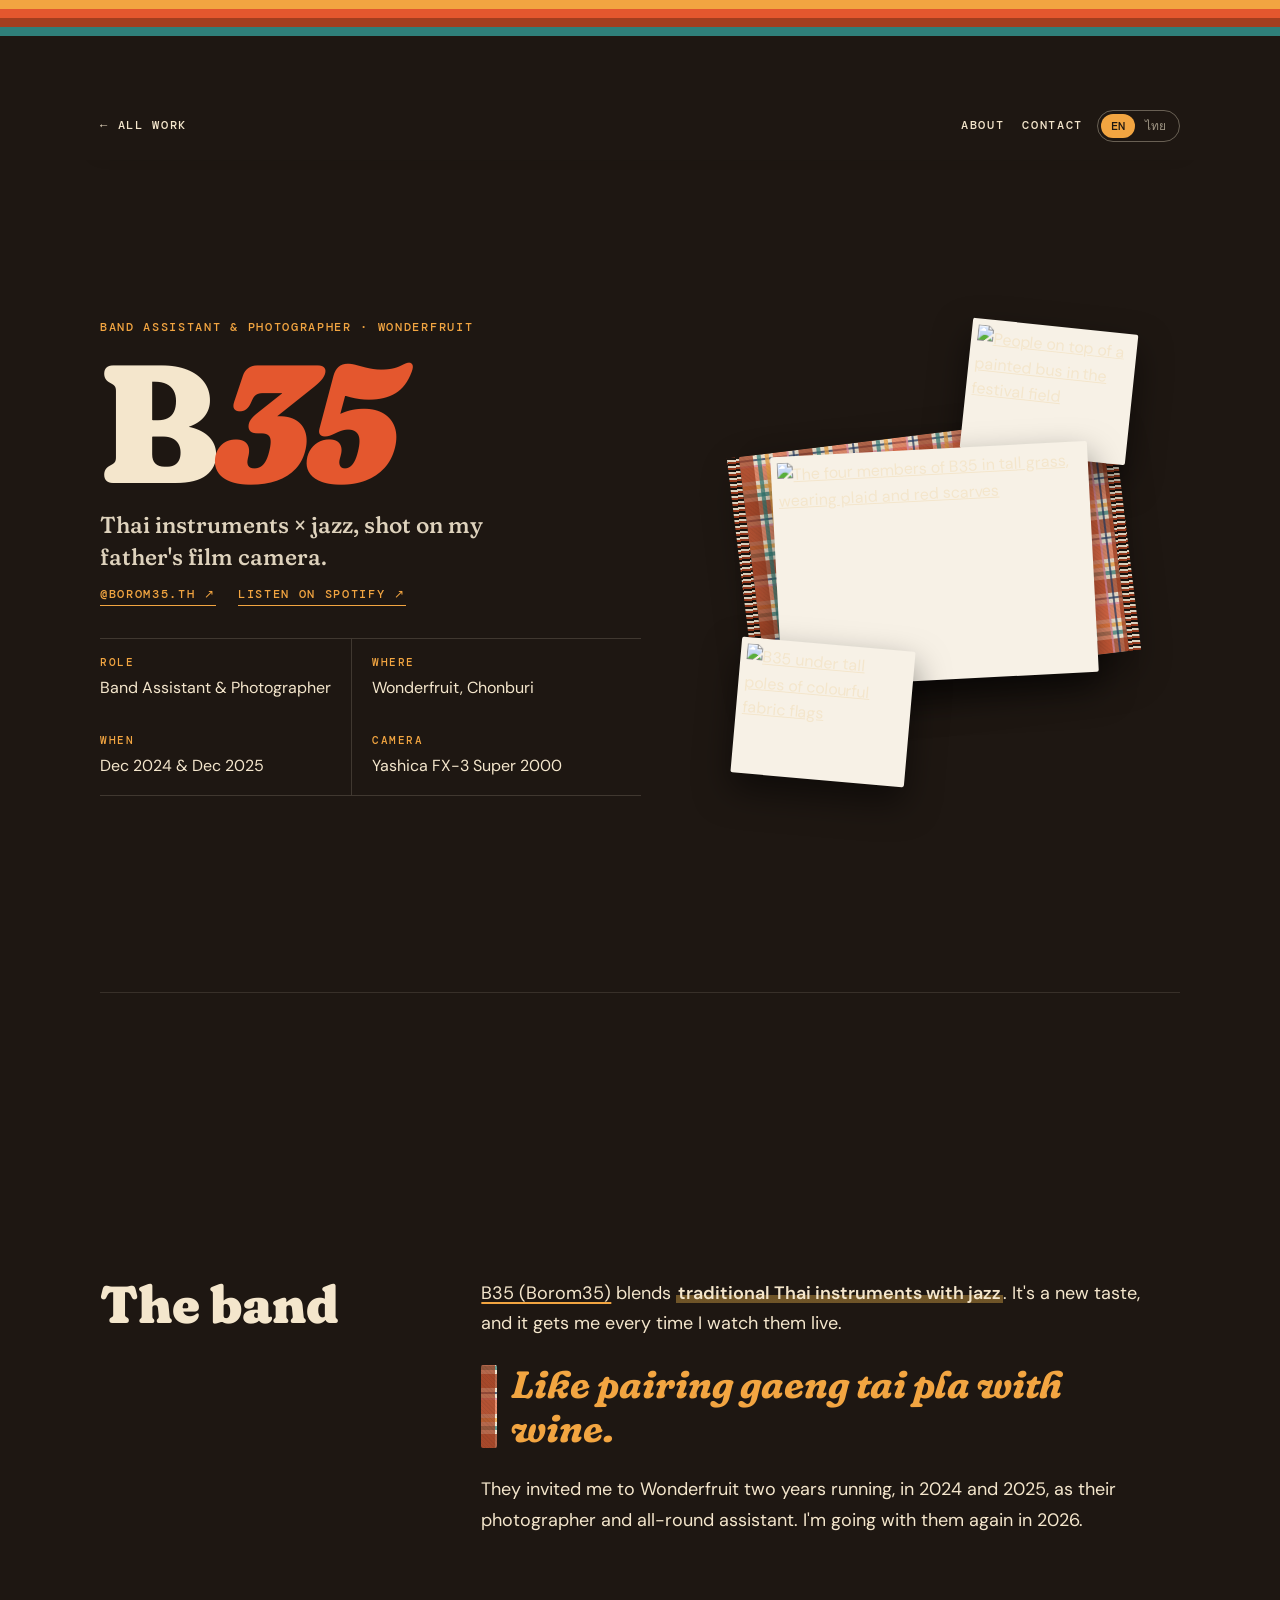
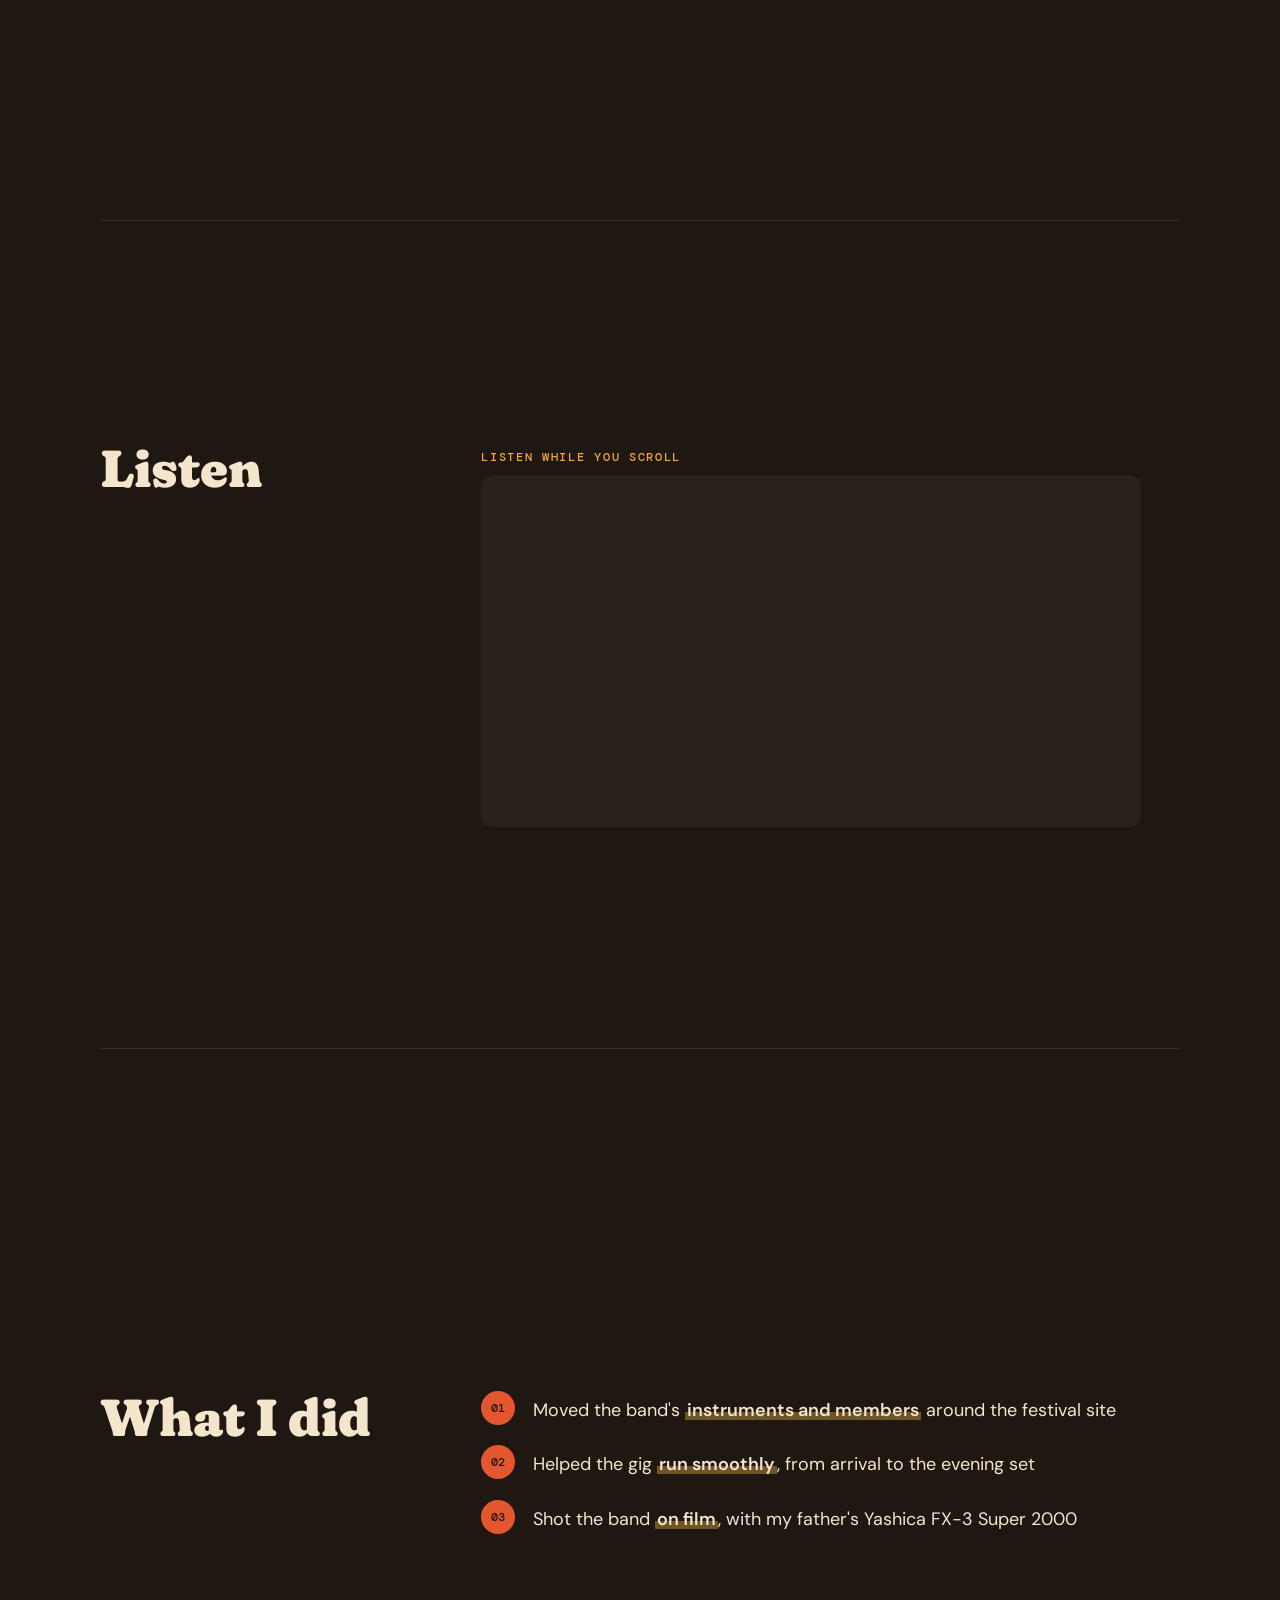
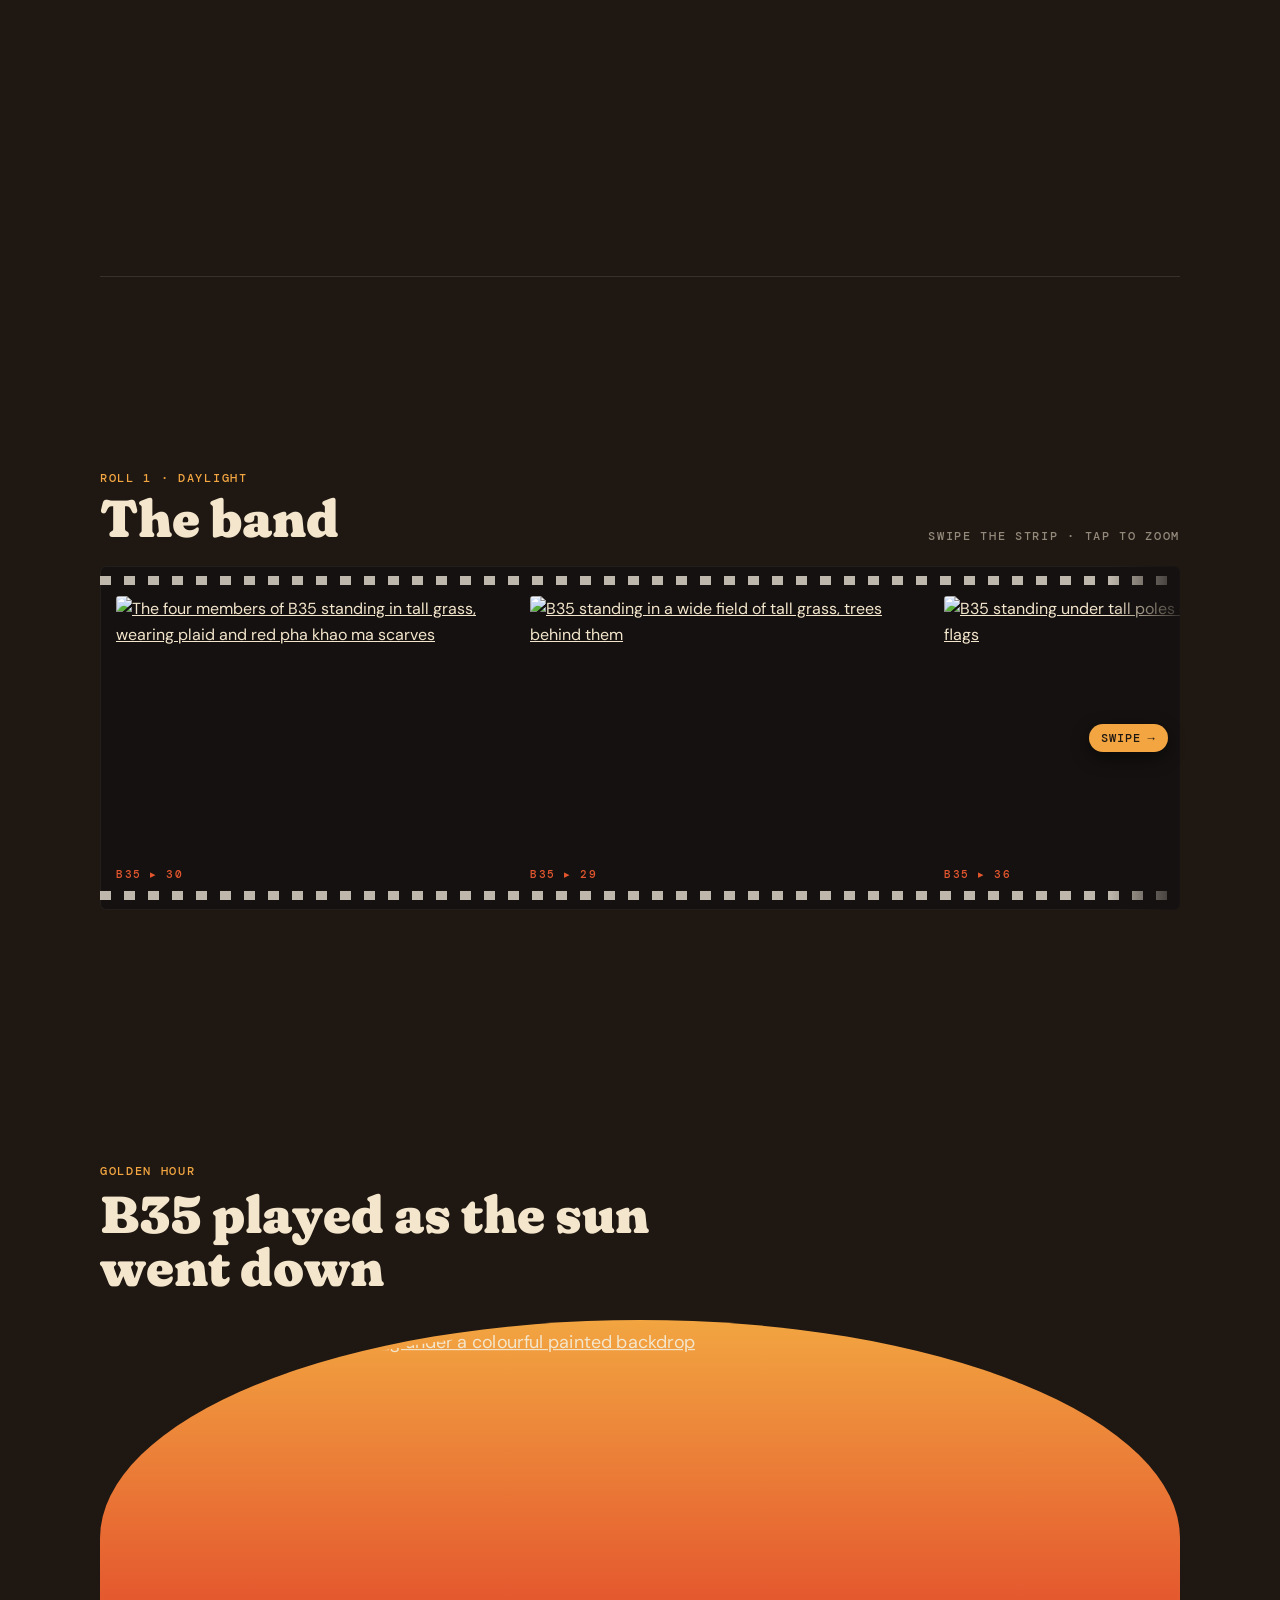
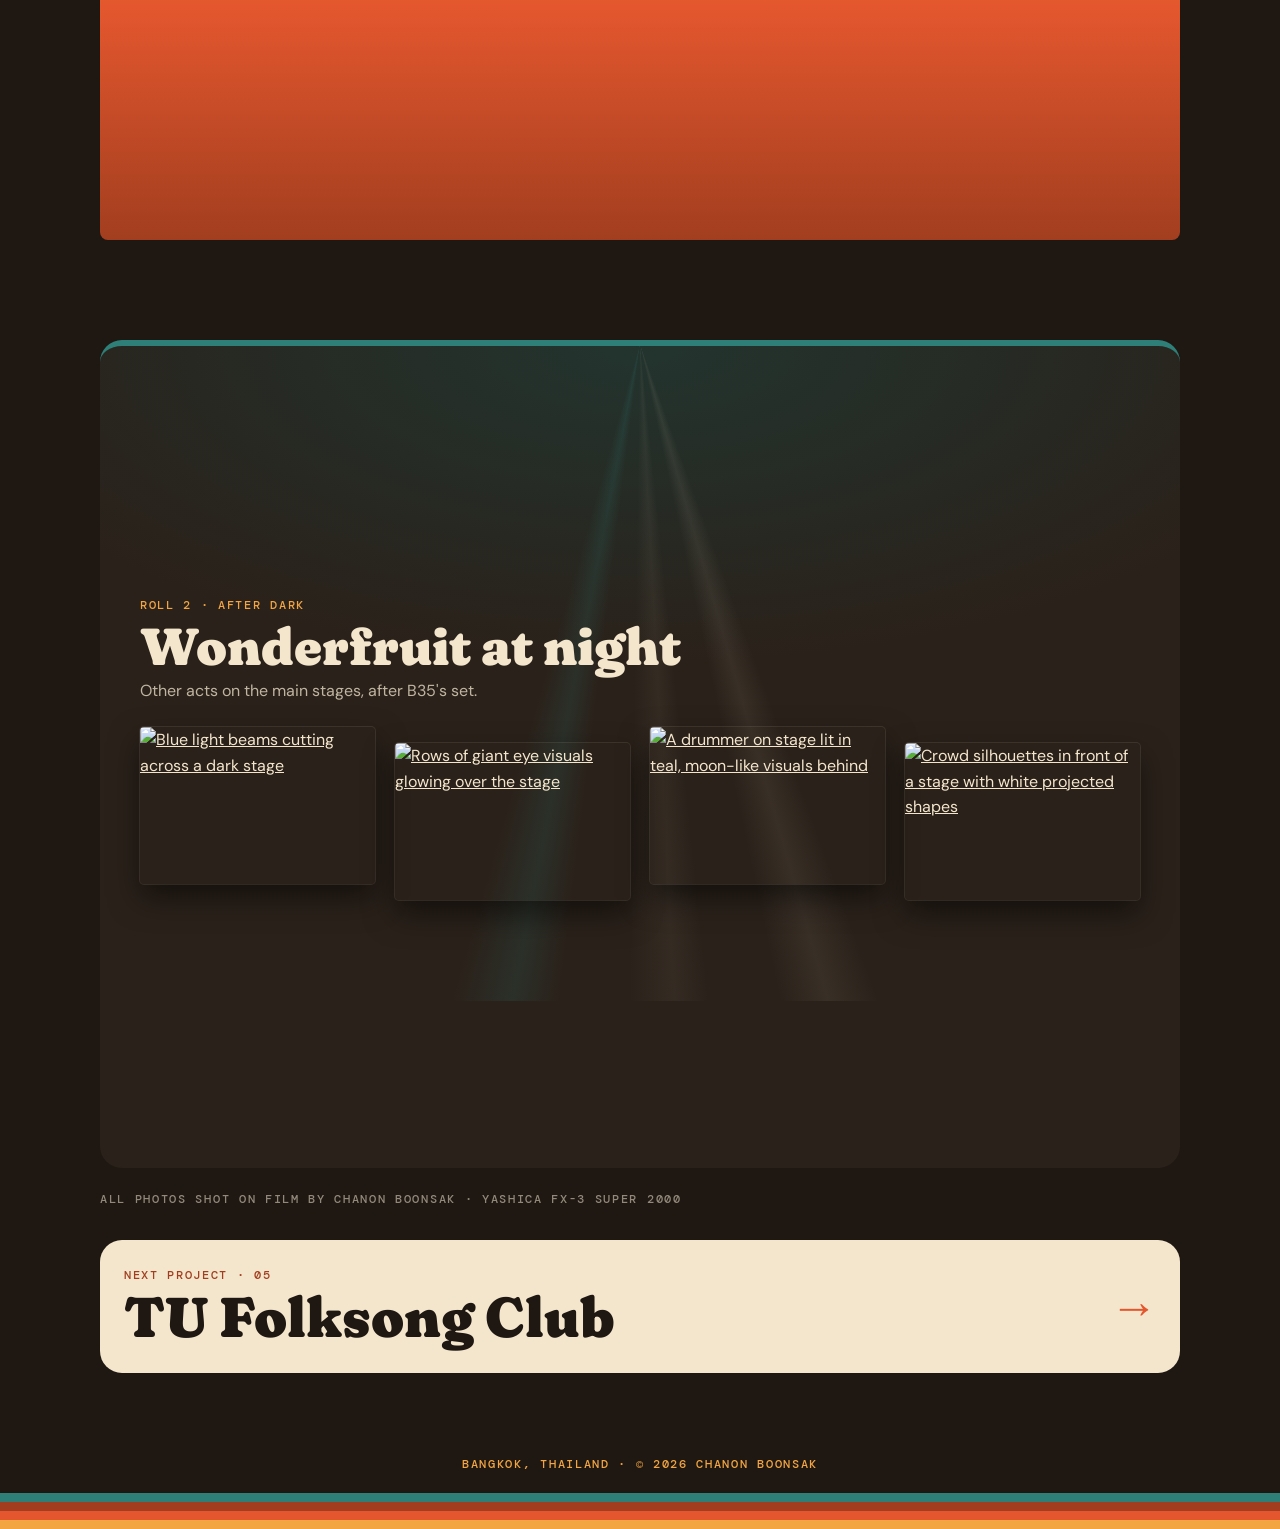
==== commit 7a47dff1: "Experiment: every slide fits one screen (phone + desktop, EN + TH) Co-Authored-By: Claude Opus 5.5 <" ====
--- a/projects/b35.html
+++ b/projects/b35.html
@@ -18,7 +18,7 @@
   <link rel="preconnect" href="https://fonts.googleapis.com">
   <link rel="preconnect" href="https://fonts.gstatic.com" crossorigin>
   <link href="https://fonts.googleapis.com/css2?family=Fraunces:opsz,wght,SOFT,WONK@9..144,500..900,100,1&family=DM+Mono:wght@400;500&family=DM+Sans:opsz,wght@9..40,400..600&display=swap" rel="stylesheet">
-  <link rel="stylesheet" href="../css/styles.css?v=52">
+  <link rel="stylesheet" href="../css/styles.css?v=55">
   <script>try{if(localStorage.getItem('lang')==='th'){document.documentElement.lang='th';document.documentElement.classList.add('i18n-pending')}}catch(e){}</script>
 </head>
 <body class="page-b35">
--- a/css/styles.css
+++ b/css/styles.css
@@ -1240,3 +1240,28 @@
   .snap-case .night__grid li:nth-child(even) { transform: translateY(16px); }
   .snap-case .ig-phone { width: 200px; }
 }
+/* second fit pass */
+.snap-case .frame img { height: min(220px, 18svh); }
+@media (min-width: 760px) { .snap-case .frame img { height: min(300px, 20svh); } .snap-case .exhibit__head { margin-bottom: 8px; } }
+@media (max-width: 759px) {
+  .snap-case main > section:not(.cs-hero):not(.b35-hero) { padding-block: 18px; }
+  .snap-case .cs-section > h2 { font-size: clamp(28px, 8vw, 40px); }
+  .snap-case .cs-hero .arch, .snap-case .cs-hero__visual { max-width: min(100%, 34svh); }
+  .snap-case .collage { max-width: min(100%, 32svh); }
+  .snap-case .cs-poster { max-width: min(260px, 36svh); }
+  .snap-case .exhibit__head { margin-bottom: 4px; }
+}
+@media (min-width: 760px) {
+  .snap-case .ig-captions { grid-template-columns: 1fr 1fr; align-items: start; max-width: 760px; }
+  .snap-case .ig-captions > .label { grid-column: 1 / -1; }
+}
+@media (max-width: 759px) {
+  .snap-case .theme-lagoon .cs-title img, .theme-lagoon.snap-case .cs-title img { width: 46vw; }
+  .snap-case .views__bars { gap: 8px; }
+  .snap-case .views figcaption strong { font-size: 20px; }
+}
+@media (min-width: 760px) { .snap-case .frame img { height: min(300px, 17svh); } }
+@media (max-width: 759px) {
+  .theme-lagoon.snap-case .cs-hero__visual, .snap-case .theme-lagoon .cs-hero__visual { max-width: min(100%, 31svh); }
+  .snap-case .fix > .label { margin-bottom: 8px; }
+}
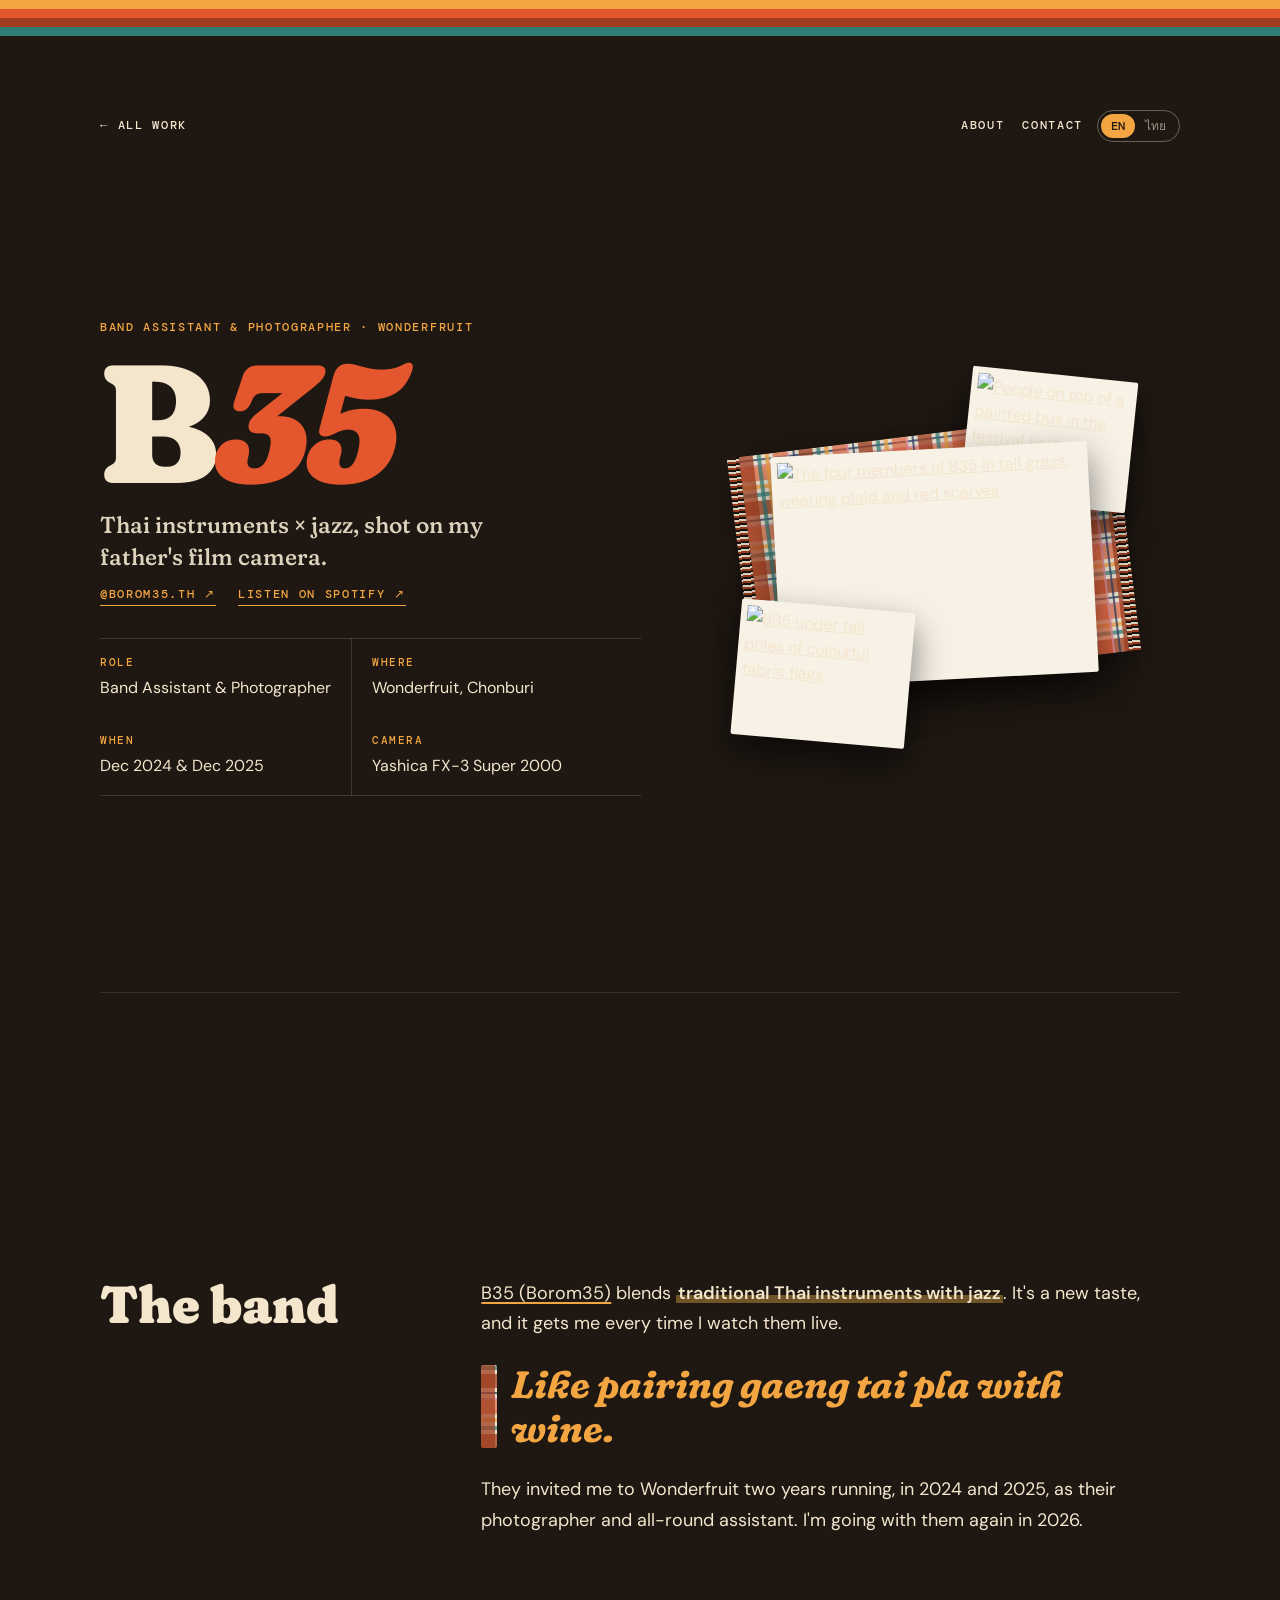
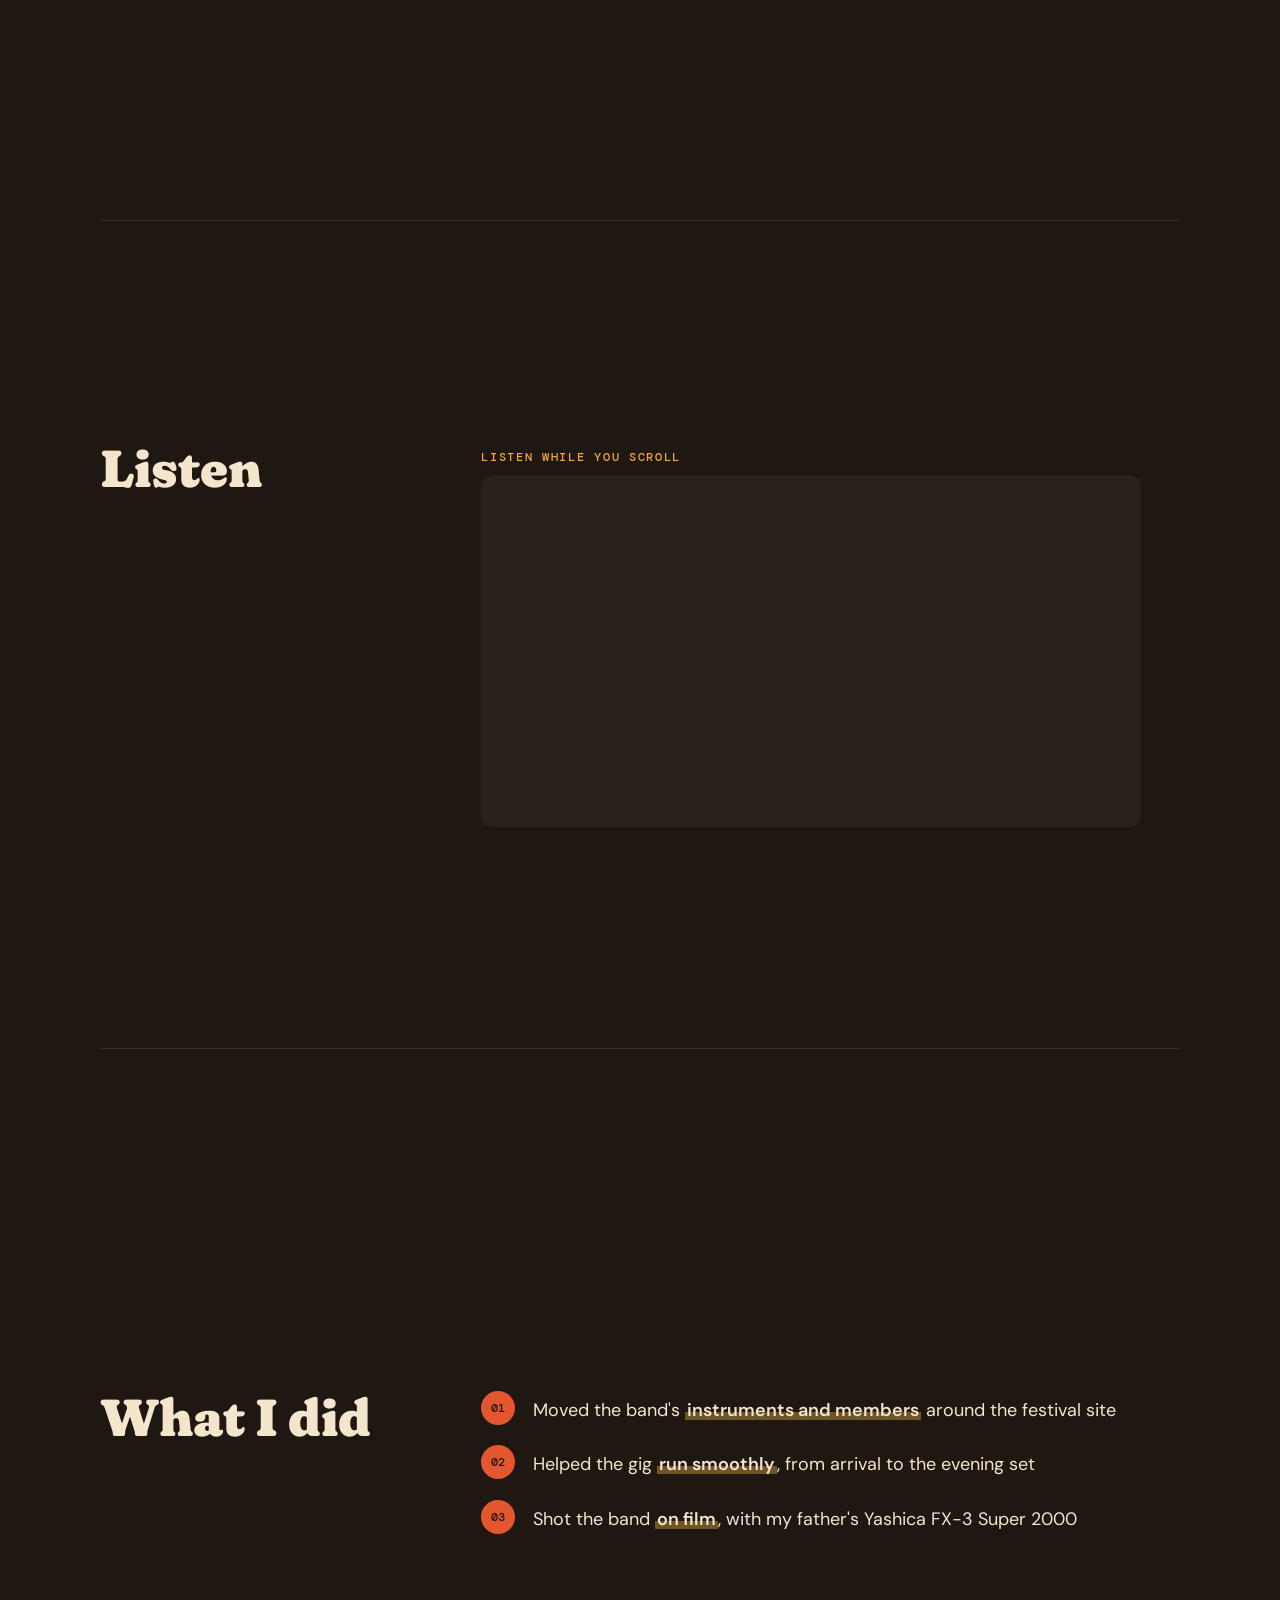
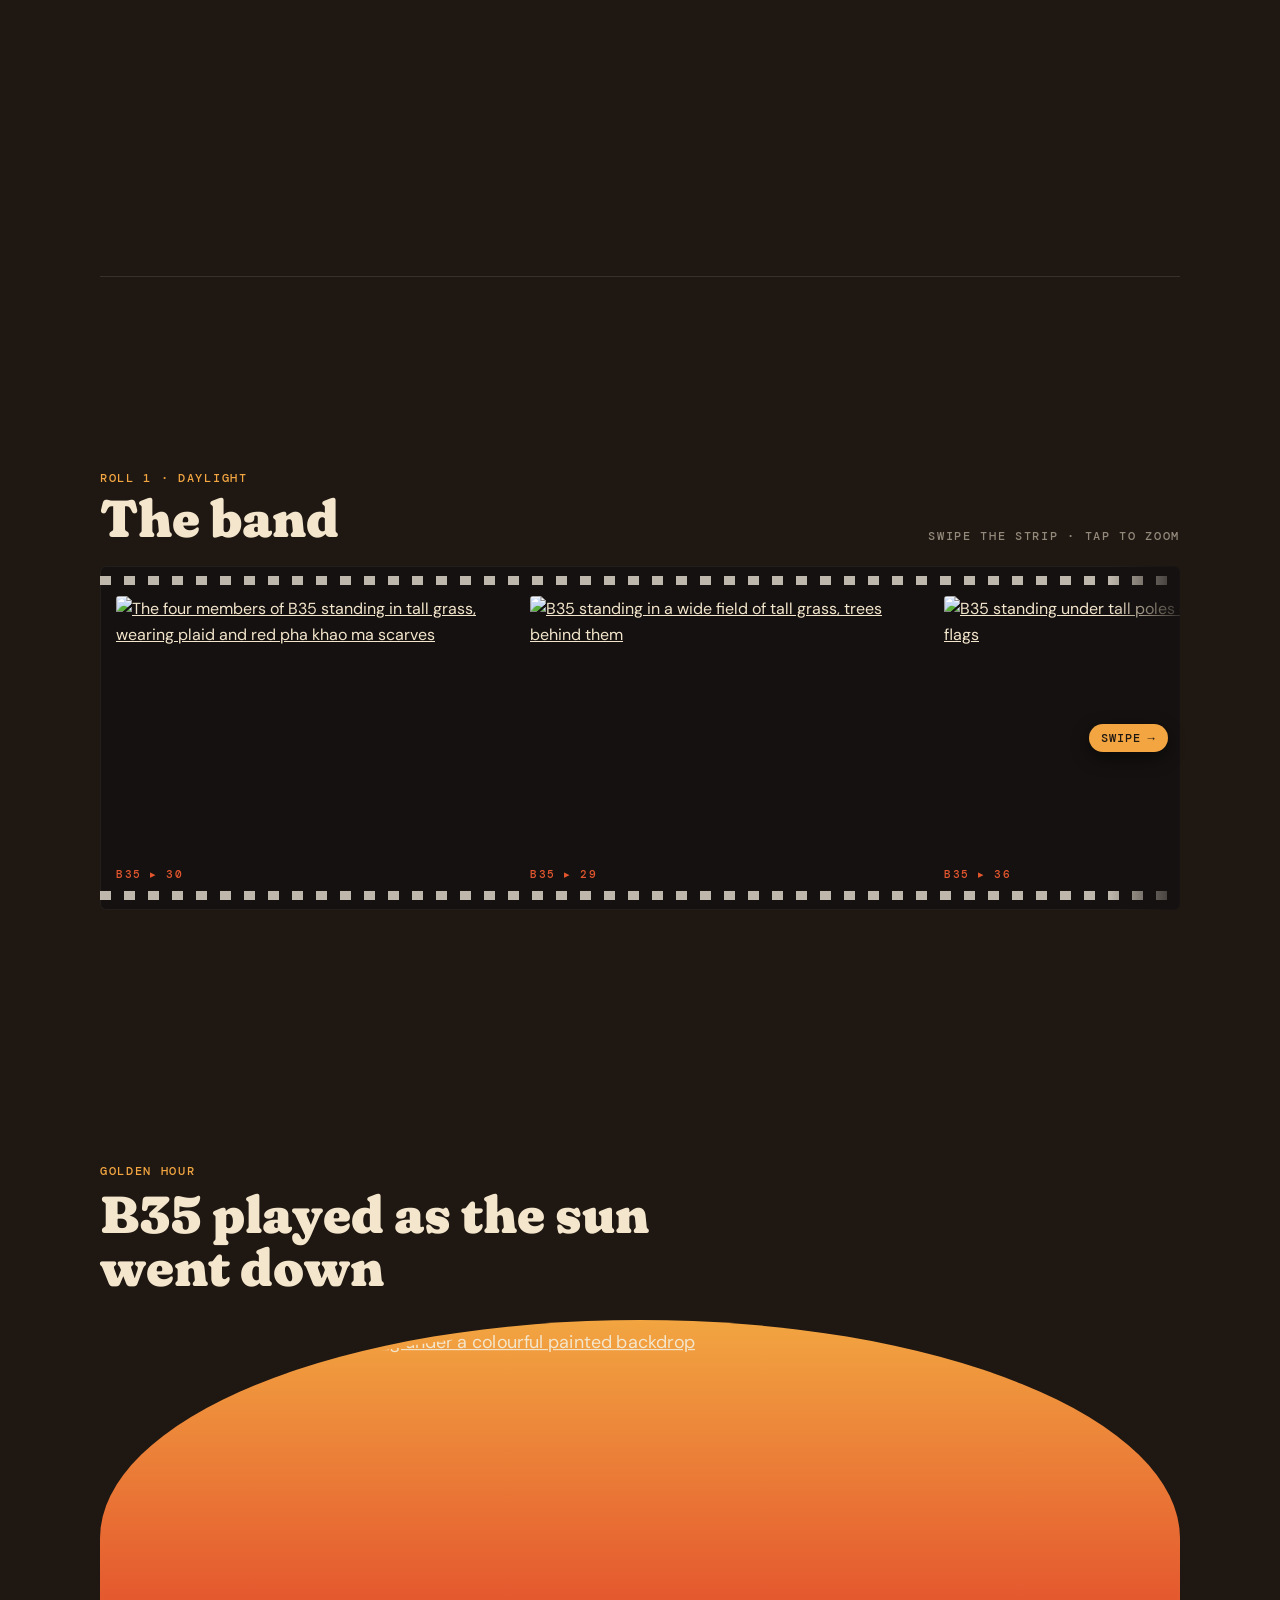
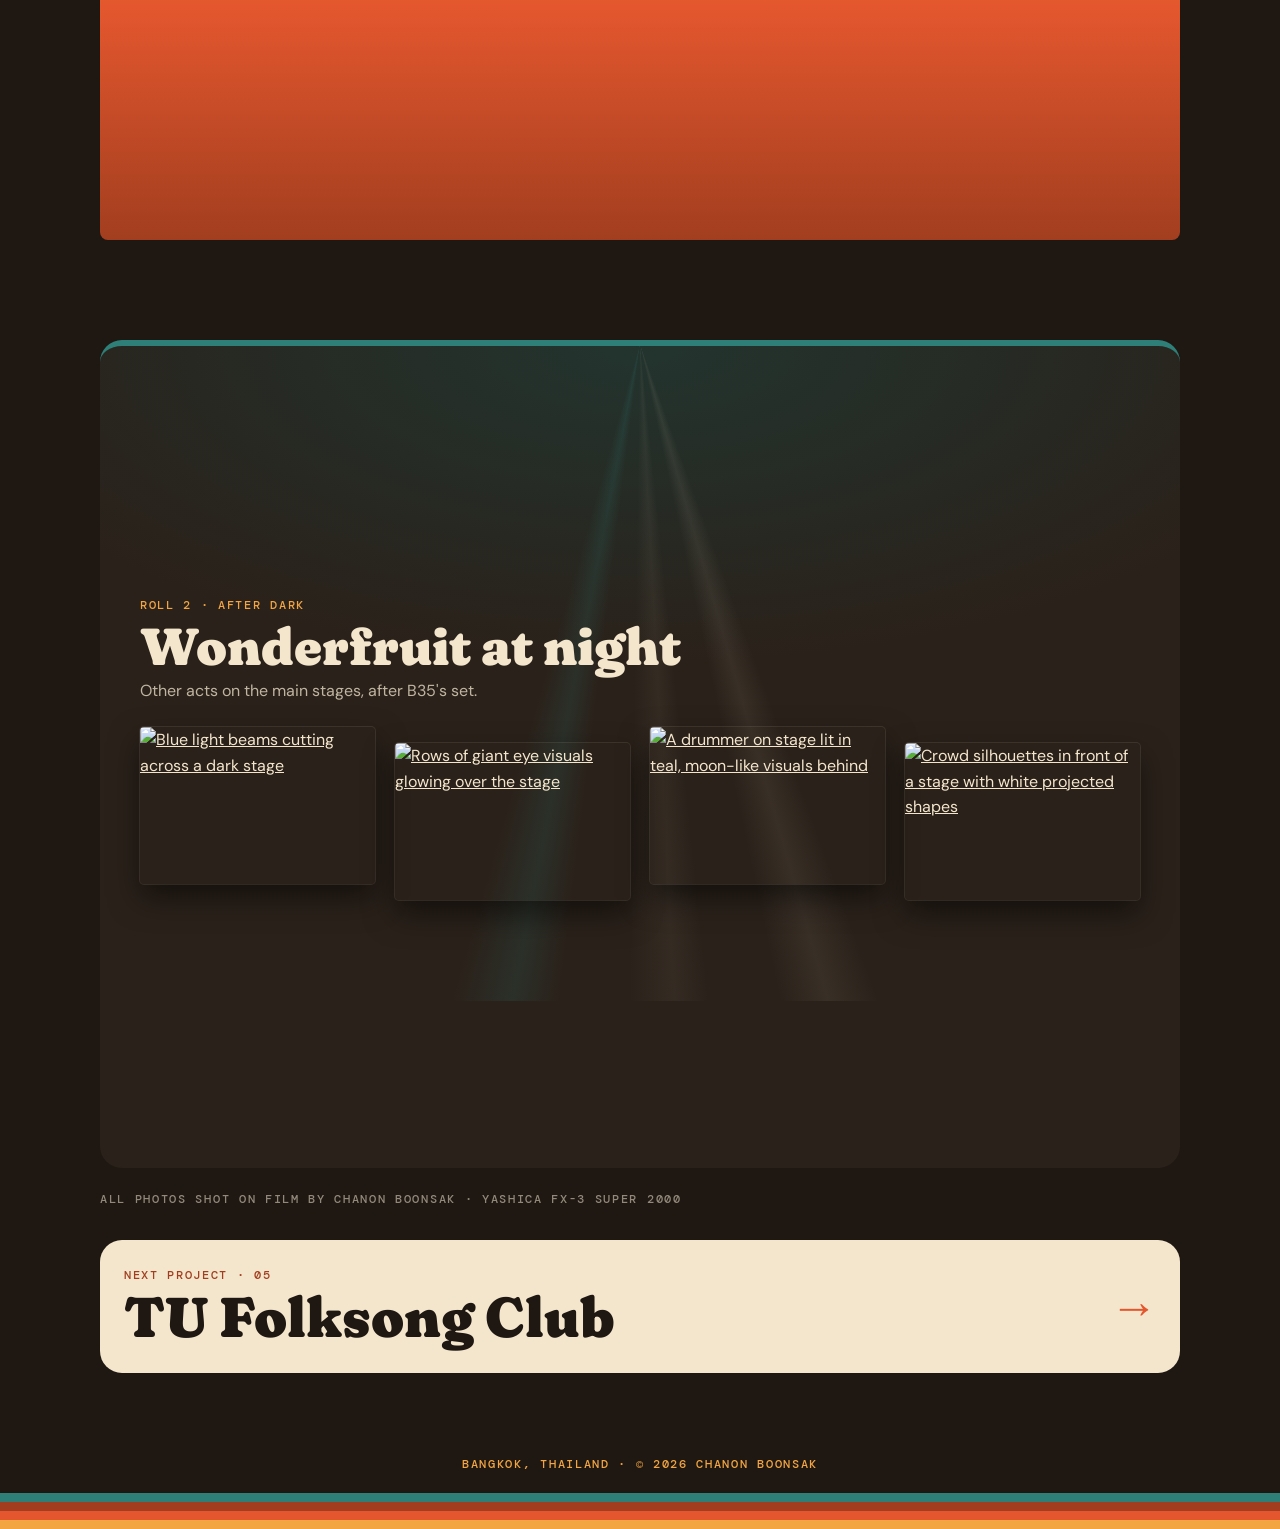
==== commit d9c1a932: "Experiment: one-row photo sets on desktop, centred part panels Co-Authored-By: Claude Opus 5.5 <nore" ====
--- a/projects/b35.html
+++ b/projects/b35.html
@@ -18,7 +18,7 @@
   <link rel="preconnect" href="https://fonts.googleapis.com">
   <link rel="preconnect" href="https://fonts.gstatic.com" crossorigin>
   <link href="https://fonts.googleapis.com/css2?family=Fraunces:opsz,wght,SOFT,WONK@9..144,500..900,100,1&family=DM+Mono:wght@400;500&family=DM+Sans:opsz,wght@9..40,400..600&display=swap" rel="stylesheet">
-  <link rel="stylesheet" href="../css/styles.css?v=55">
+  <link rel="stylesheet" href="../css/styles.css?v=56">
   <script>try{if(localStorage.getItem('lang')==='th'){document.documentElement.lang='th';document.documentElement.classList.add('i18n-pending')}}catch(e){}</script>
 </head>
 <body class="page-b35">
--- a/css/styles.css
+++ b/css/styles.css
@@ -1265,3 +1265,8 @@
   .theme-lagoon.snap-case .cs-hero__visual, .snap-case .theme-lagoon .cs-hero__visual { max-width: min(100%, 31svh); }
   .snap-case .fix > .label { margin-bottom: 8px; }
 }
+/* desktop slides: photo rows stay one row; panel headers centre their text */
+@media (min-width: 760px) {
+  .snap-case .ground:not(.ground--tall) { grid-template-columns: none; grid-auto-flow: column; grid-auto-columns: minmax(0, 1fr); }
+}
+.snap-case main > header.part { align-content: center; align-items: center; }
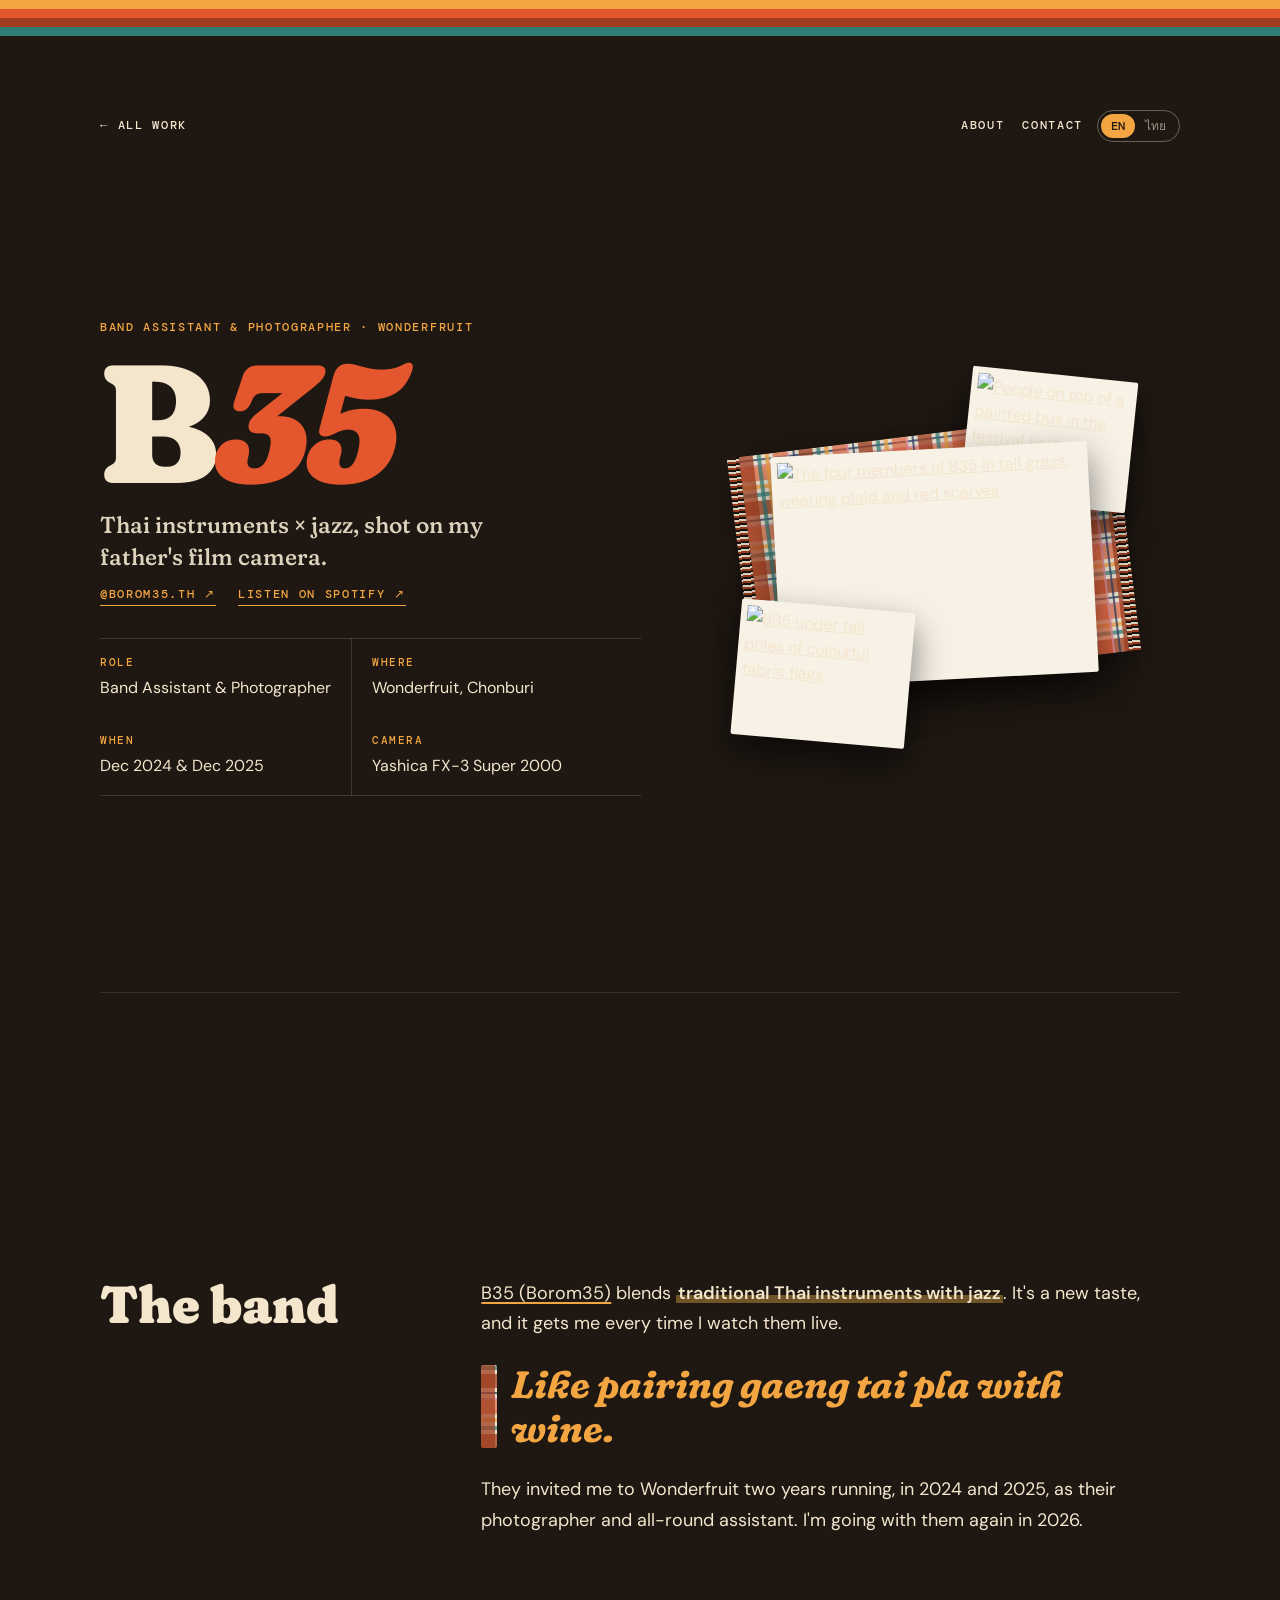
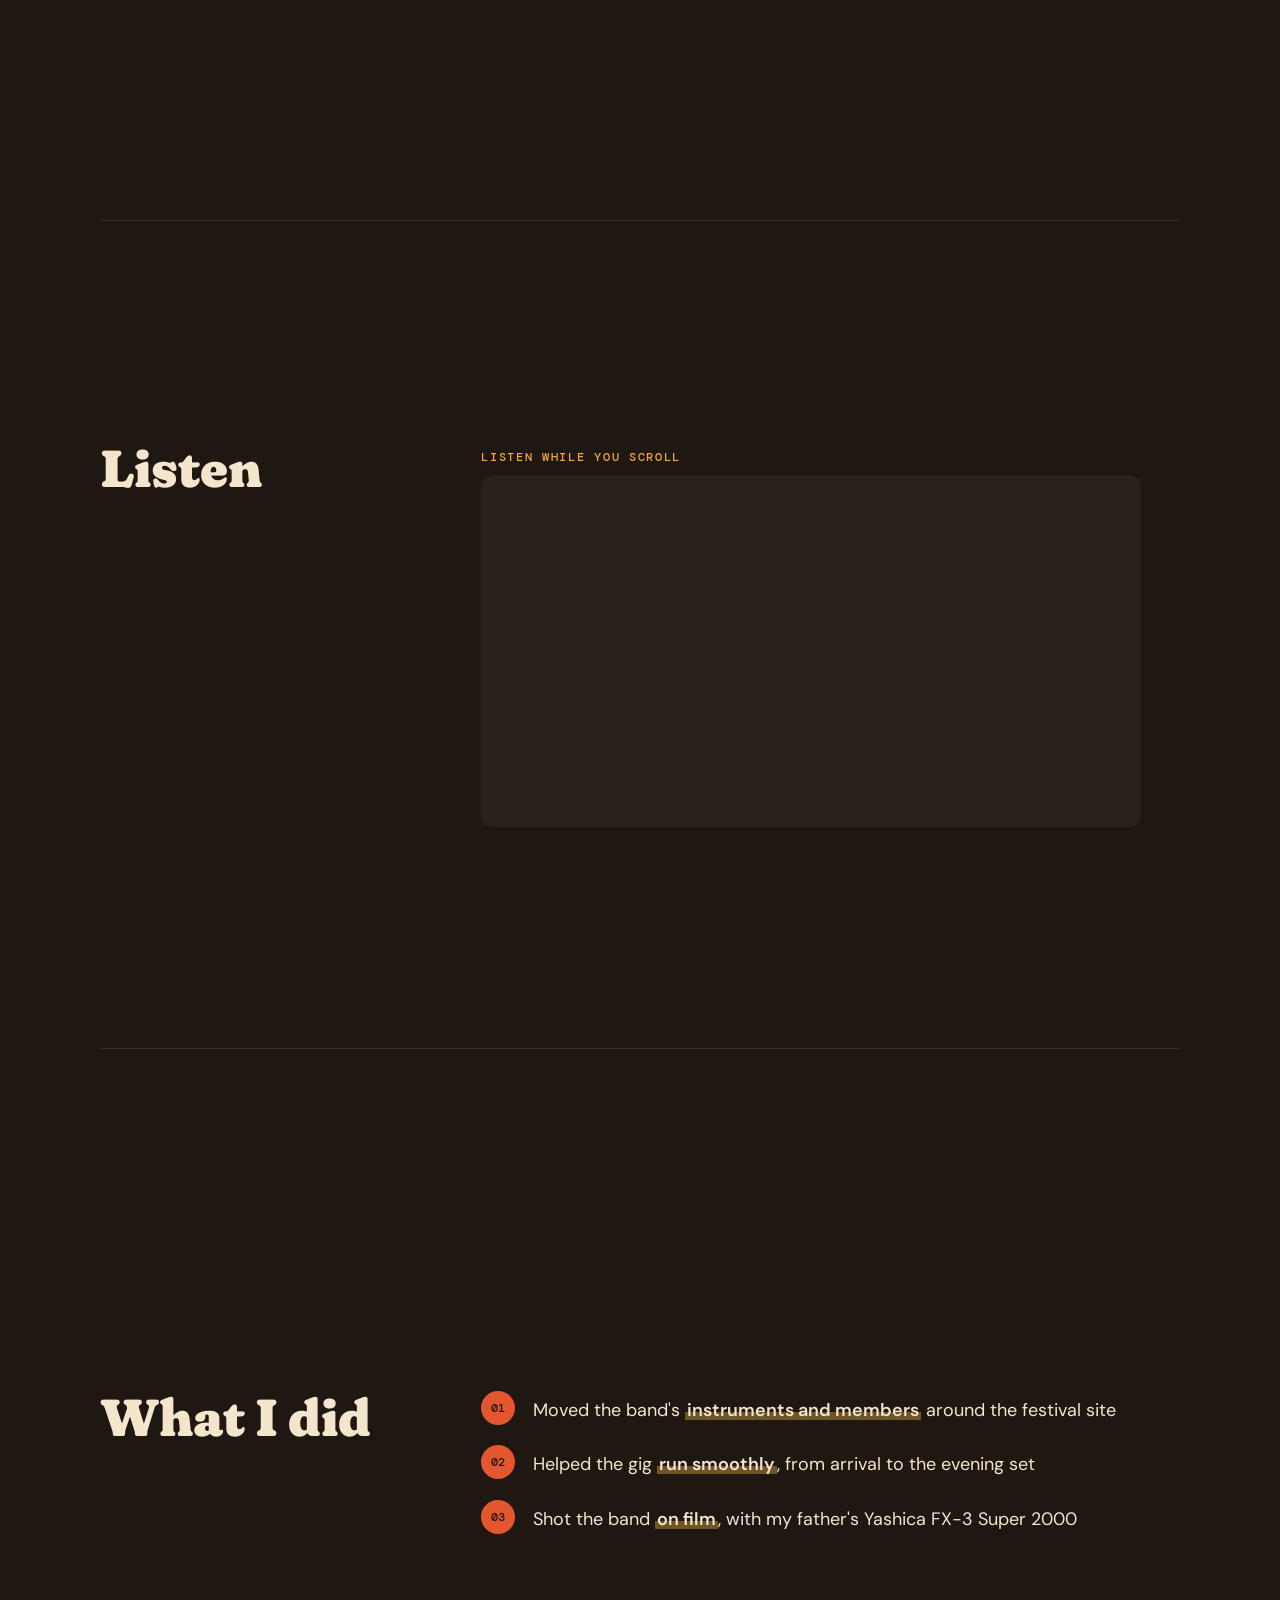
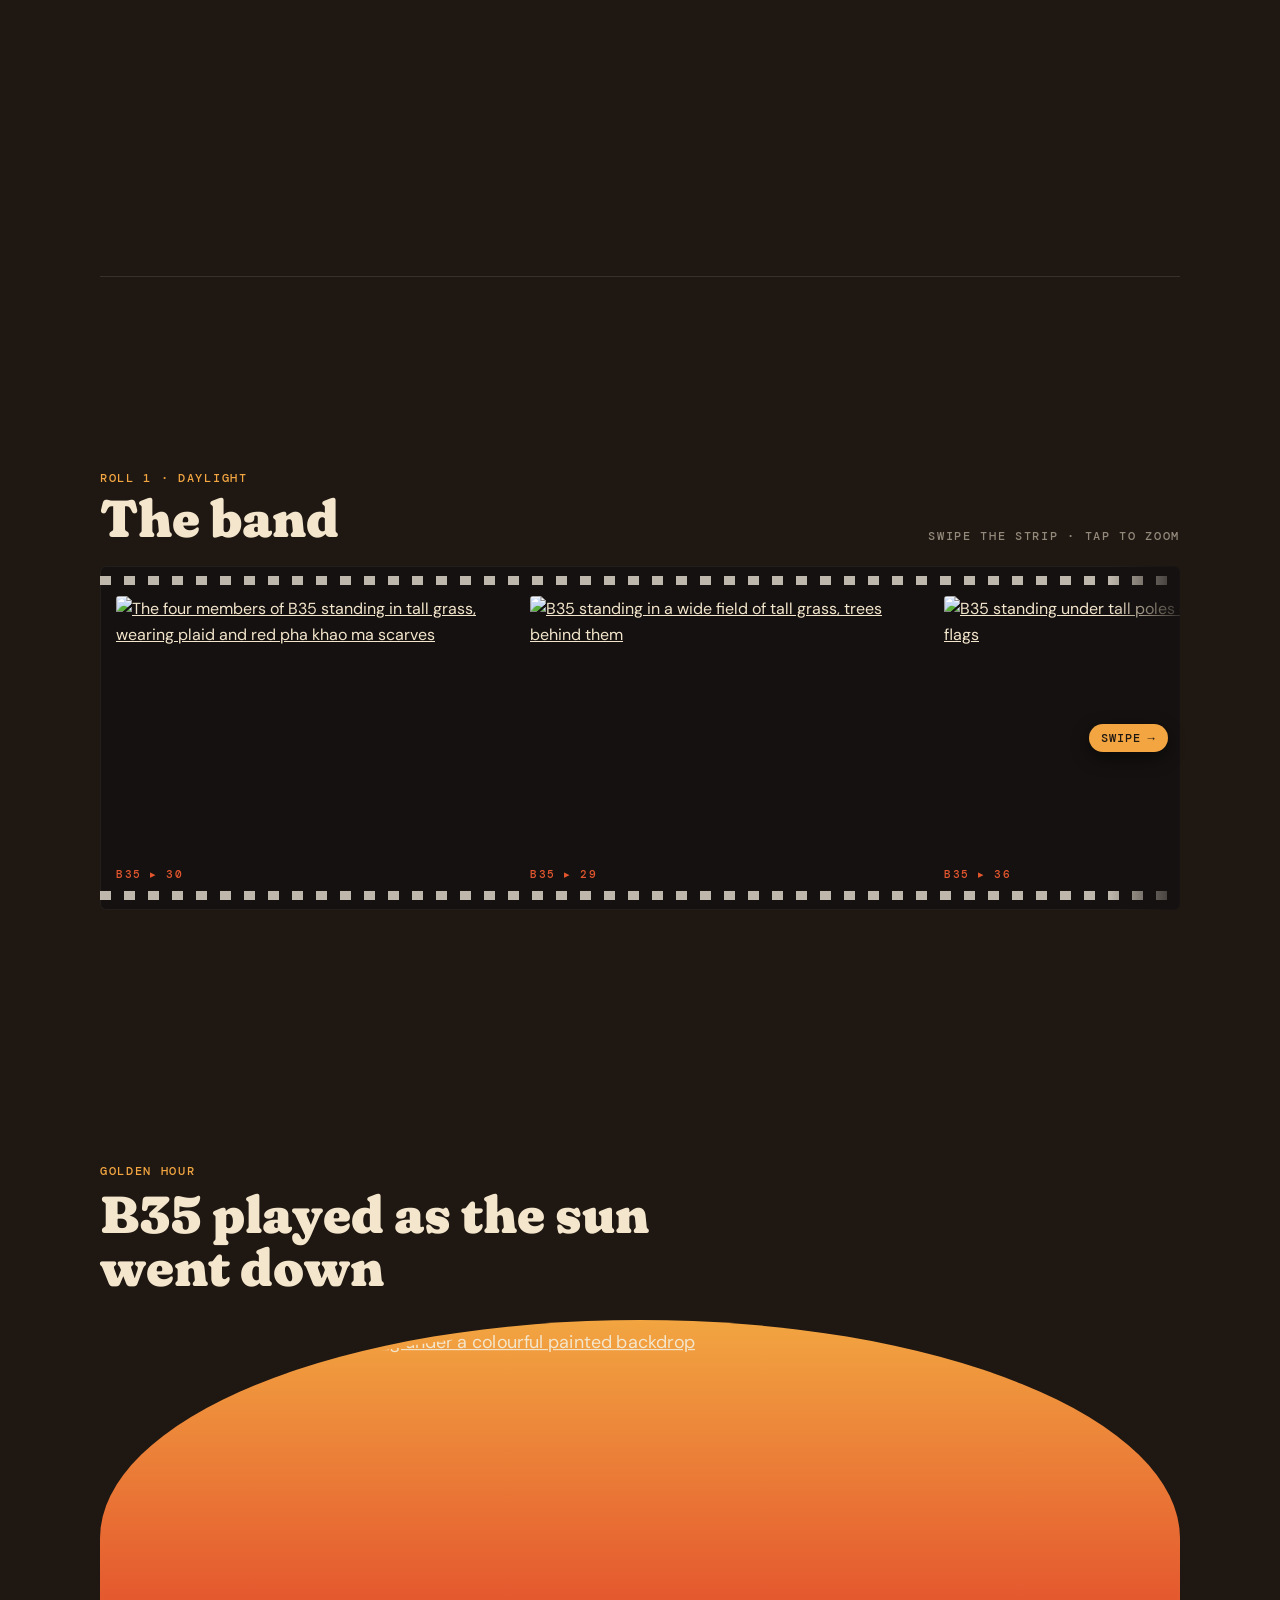
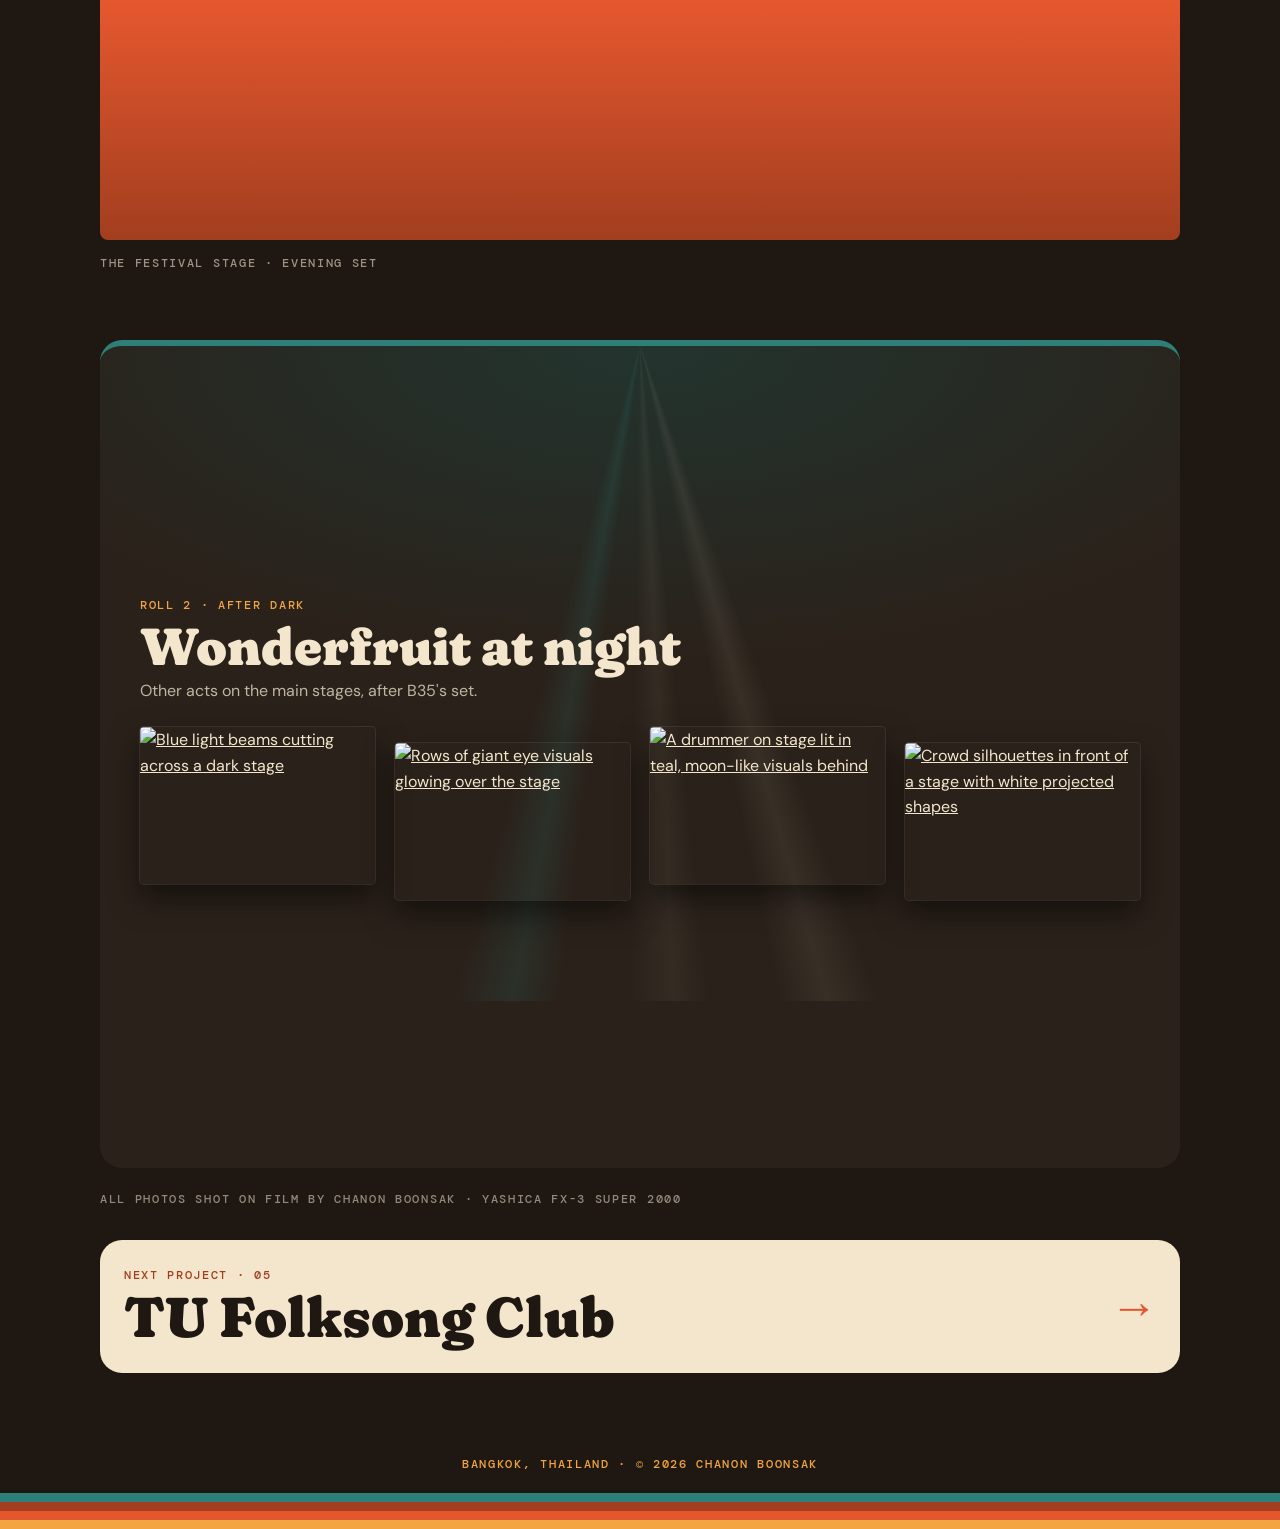
==== commit 87cce327: "Experiment: faster, earlier reveals so slides never land blank Co-Authored-By: Claude Opus 5.5 <nore" ====
--- a/projects/b35.html
+++ b/projects/b35.html
@@ -18,7 +18,7 @@
   <link rel="preconnect" href="https://fonts.googleapis.com">
   <link rel="preconnect" href="https://fonts.gstatic.com" crossorigin>
   <link href="https://fonts.googleapis.com/css2?family=Fraunces:opsz,wght,SOFT,WONK@9..144,500..900,100,1&family=DM+Mono:wght@400;500&family=DM+Sans:opsz,wght@9..40,400..600&display=swap" rel="stylesheet">
-  <link rel="stylesheet" href="../css/styles.css?v=56">
+  <link rel="stylesheet" href="../css/styles.css?v=57">
   <script>try{if(localStorage.getItem('lang')==='th'){document.documentElement.lang='th';document.documentElement.classList.add('i18n-pending')}}catch(e){}</script>
 </head>
 <body class="page-b35">
@@ -182,6 +182,6 @@
 
   <script src="../js/main.js?v=6"></script>
   <script src="../js/i18n.js?v=13"></script>
-  <script src="../js/motion.js?v=1"></script>
+  <script src="../js/motion.js?v=2"></script>
 </body>
 </html>
--- a/css/styles.css
+++ b/css/styles.css
@@ -1270,3 +1270,8 @@
   .snap-case .ground:not(.ground--tall) { grid-template-columns: none; grid-auto-flow: column; grid-auto-columns: minmax(0, 1fr); }
 }
 .snap-case main > header.part { align-content: center; align-items: center; }
+
+/* faster reveals: never a blank slide when scrolling quickly; cards stay fully visible */
+.motion .rv { translate: 0 36px; scale: .985; }
+.motion .rv.rv-in { transition: opacity .35s ease, translate .6s cubic-bezier(.16, .84, .24, 1), scale .6s cubic-bezier(.16, .84, .24, 1); transition-delay: calc(var(--rv-i, 0) * 50ms); }
+.motion .card.rv { opacity: 1; translate: 0 50px; scale: .97; }
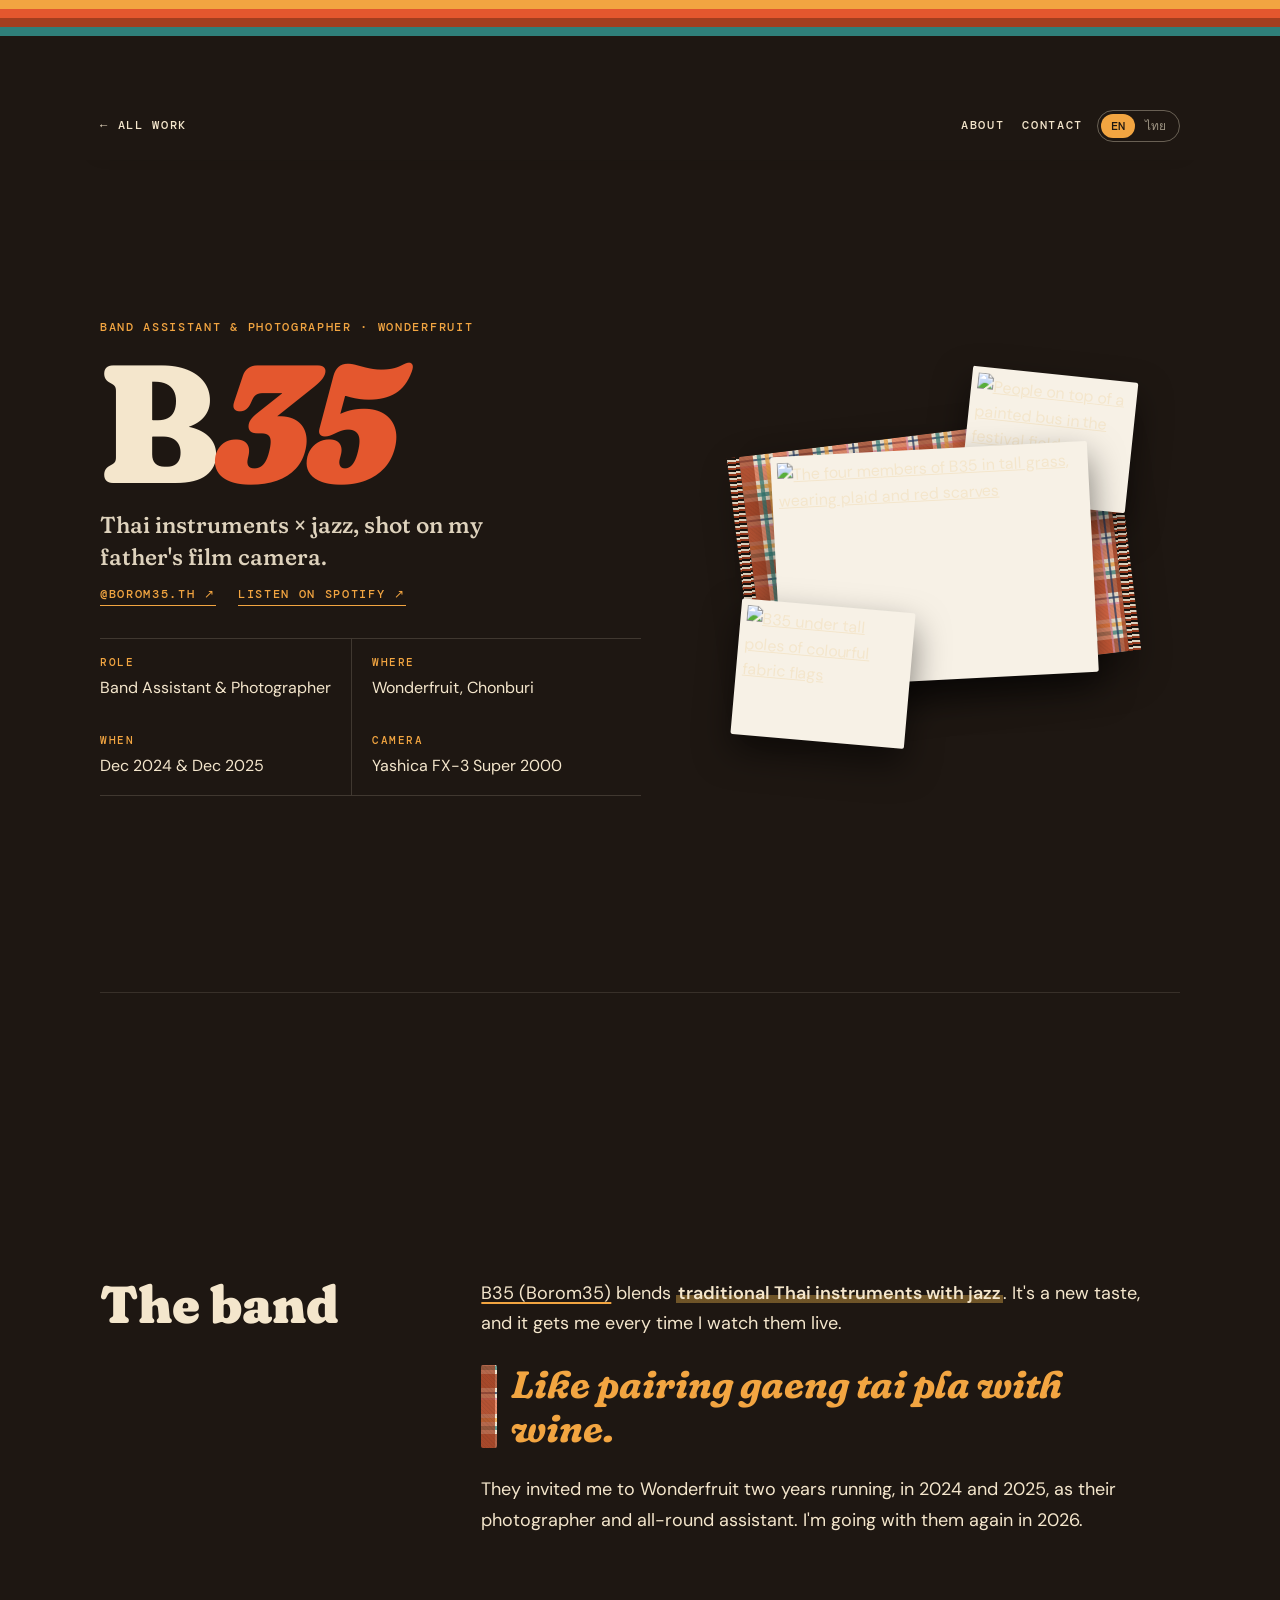
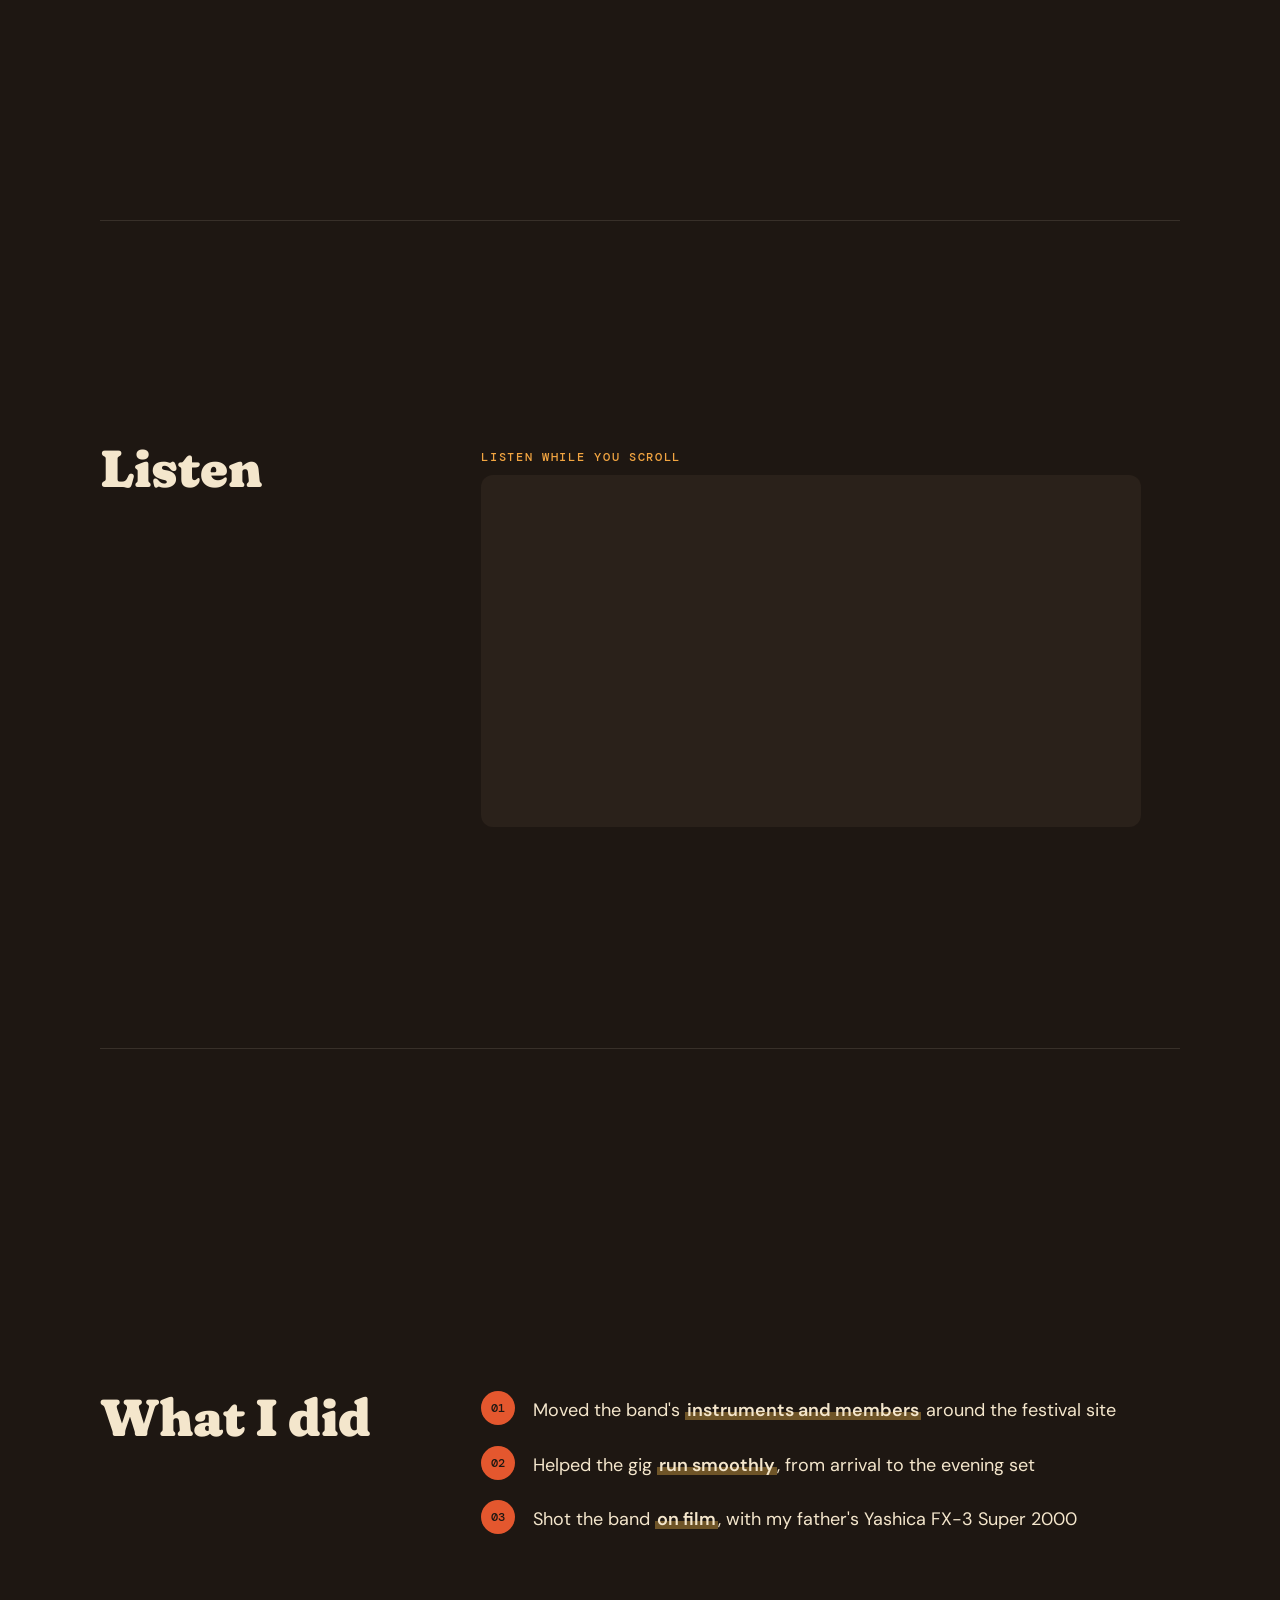
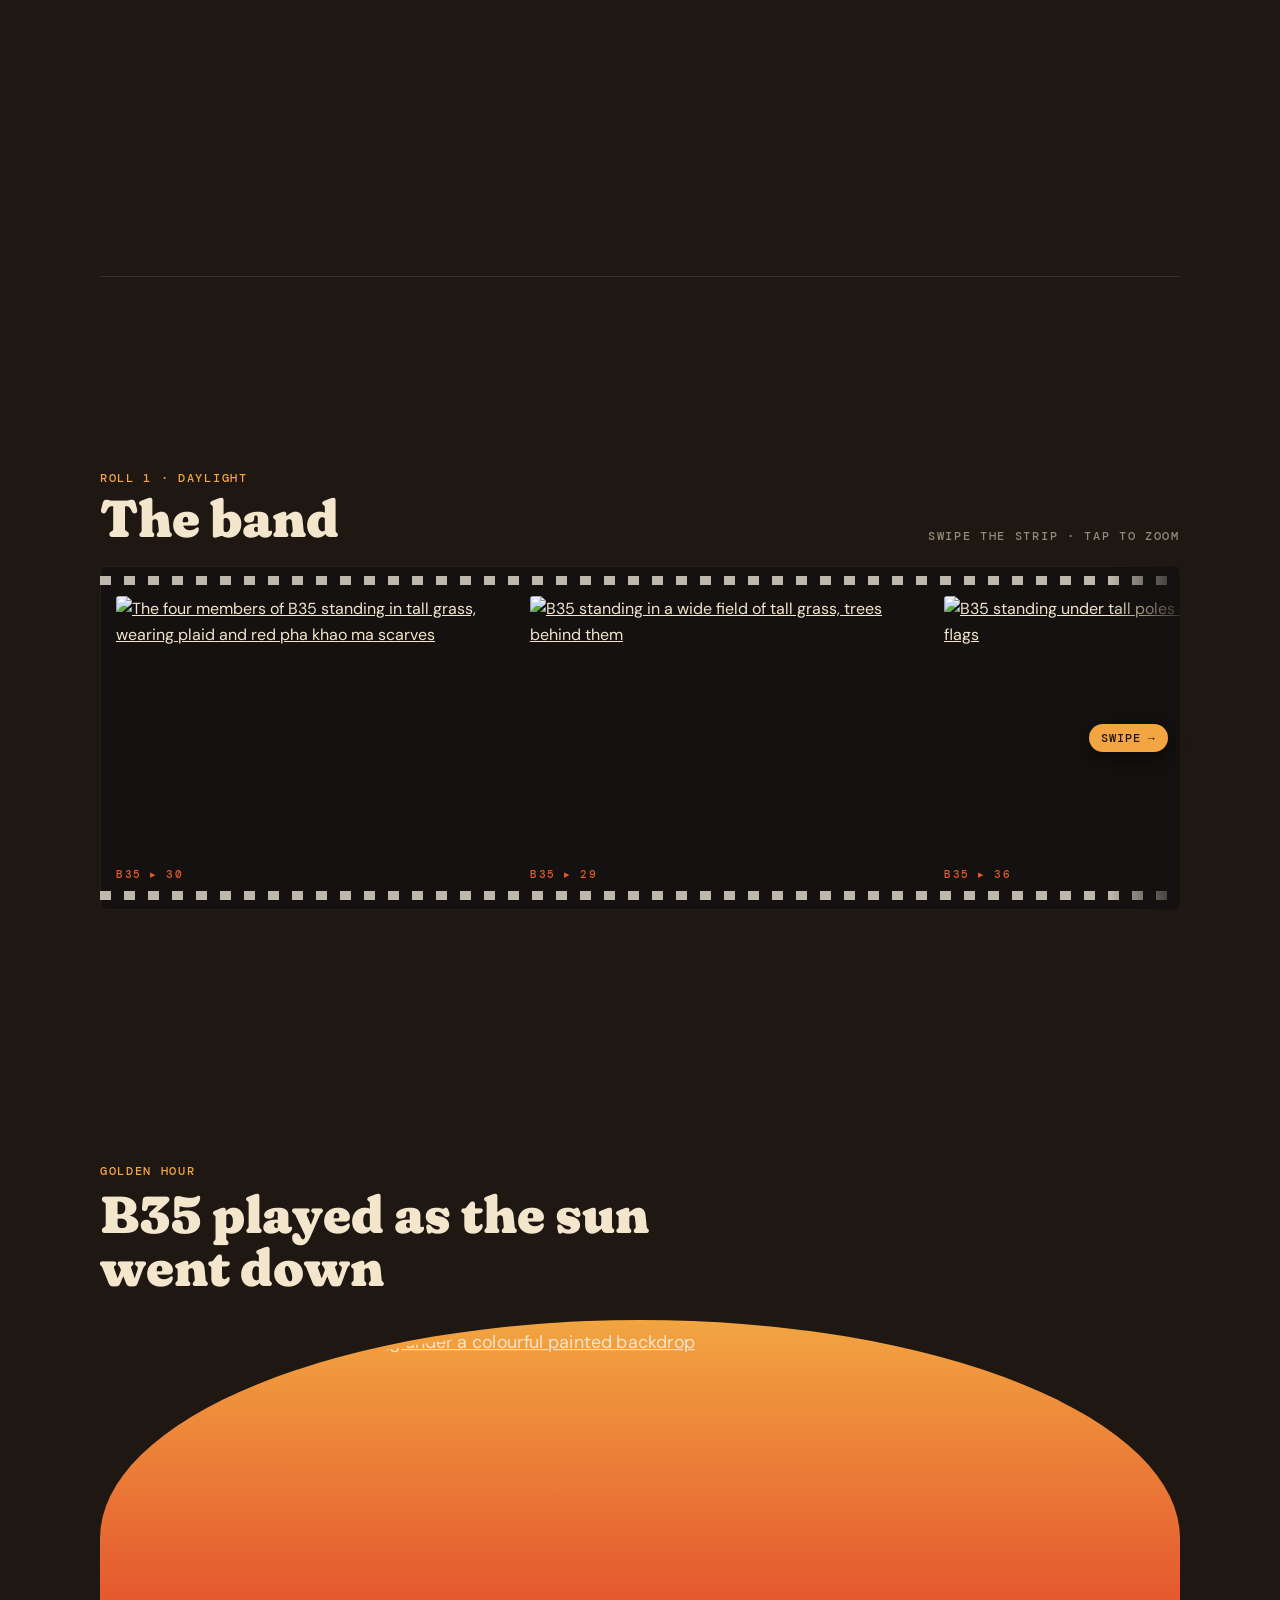
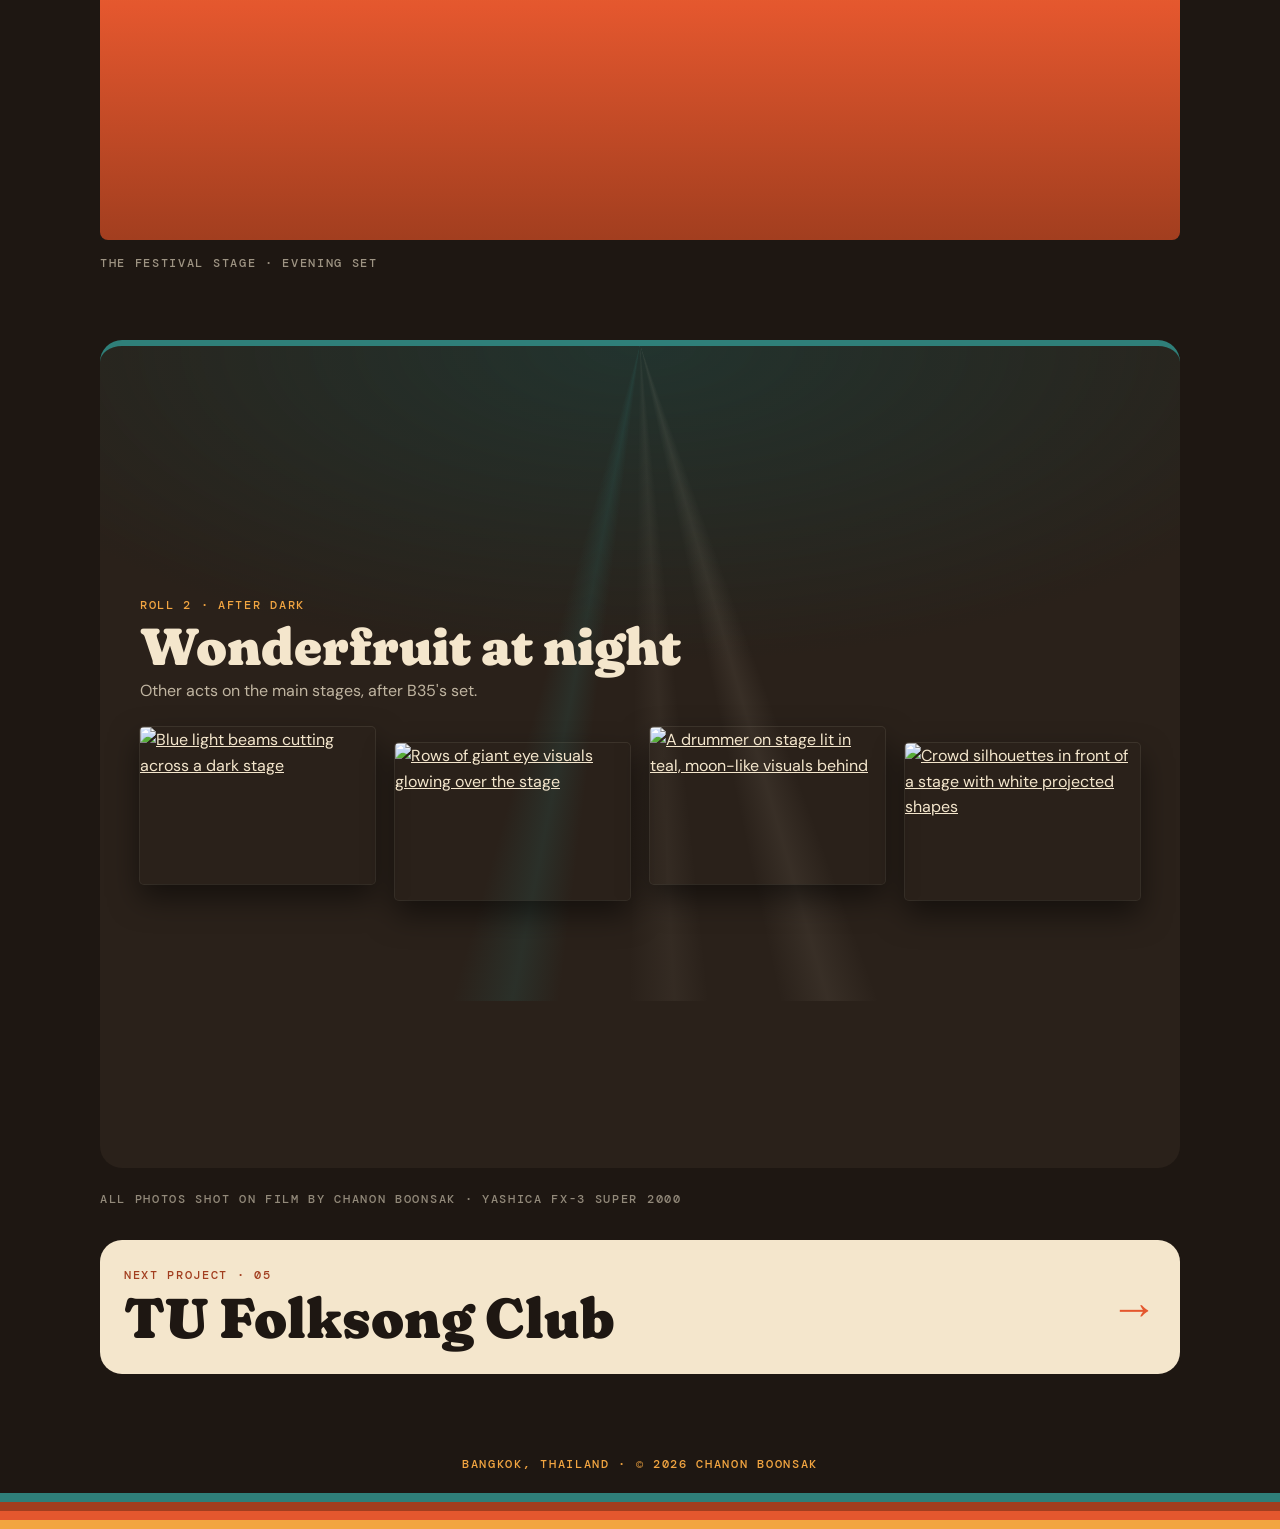
==== commit 2b663bda: "Experiment: reveals never hide content (visible by default, animation on top) Co-Authored-By: Claude" ====
--- a/projects/b35.html
+++ b/projects/b35.html
@@ -18,7 +18,7 @@
   <link rel="preconnect" href="https://fonts.googleapis.com">
   <link rel="preconnect" href="https://fonts.gstatic.com" crossorigin>
   <link href="https://fonts.googleapis.com/css2?family=Fraunces:opsz,wght,SOFT,WONK@9..144,500..900,100,1&family=DM+Mono:wght@400;500&family=DM+Sans:opsz,wght@9..40,400..600&display=swap" rel="stylesheet">
-  <link rel="stylesheet" href="../css/styles.css?v=57">
+  <link rel="stylesheet" href="../css/styles.css?v=58">
   <script>try{if(localStorage.getItem('lang')==='th'){document.documentElement.lang='th';document.documentElement.classList.add('i18n-pending')}}catch(e){}</script>
 </head>
 <body class="page-b35">
@@ -182,6 +182,6 @@
 
   <script src="../js/main.js?v=6"></script>
   <script src="../js/i18n.js?v=13"></script>
-  <script src="../js/motion.js?v=2"></script>
+  <script src="../js/motion.js?v=4"></script>
 </body>
 </html>
--- a/css/styles.css
+++ b/css/styles.css
@@ -1275,3 +1275,16 @@
 .motion .rv { translate: 0 36px; scale: .985; }
 .motion .rv.rv-in { transition: opacity .35s ease, translate .6s cubic-bezier(.16, .84, .24, 1), scale .6s cubic-bezier(.16, .84, .24, 1); transition-delay: calc(var(--rv-i, 0) * 50ms); }
 .motion .card.rv { opacity: 1; translate: 0 50px; scale: .97; }
+
+/* ==== reveal v3: content is ALWAYS visible; the rise is a one-off animation on top ====
+   (an element waiting for its reveal is shown as normal, so a missed signal can never leave a blank screen) */
+.motion .rv, .motion .card.rv { opacity: 1; translate: none; scale: none; }
+.motion .rv.rv-in { transition: none; animation: rv-rise .65s cubic-bezier(.16, .84, .24, 1) both; animation-delay: calc(var(--rv-i, 0) * 50ms); }
+.motion .card.rv.rv-in { animation-name: rv-rise-card; }
+@keyframes rv-rise { from { opacity: 0; translate: 0 32px; scale: .985; } to { opacity: 1; translate: 0 0; scale: 1; } }
+@keyframes rv-rise-card { from { translate: 0 44px; scale: .97; } to { translate: 0 0; scale: 1; } }
+.motion .views.rv .views__bar, .motion .meter.rv .meter__in { width: var(--w, 87%) !important; }
+.motion .views.rv-in .views__bar { animation: bar-grow 1.1s cubic-bezier(.16, .84, .24, 1) .15s both; }
+.motion .meter.rv-in .meter__in { animation: bar-grow 1.1s cubic-bezier(.16, .84, .24, 1) .15s both; }
+@keyframes bar-grow { from { width: 0; } }
+@media (prefers-reduced-motion: reduce) { .motion .rv-in { animation: none !important; } }
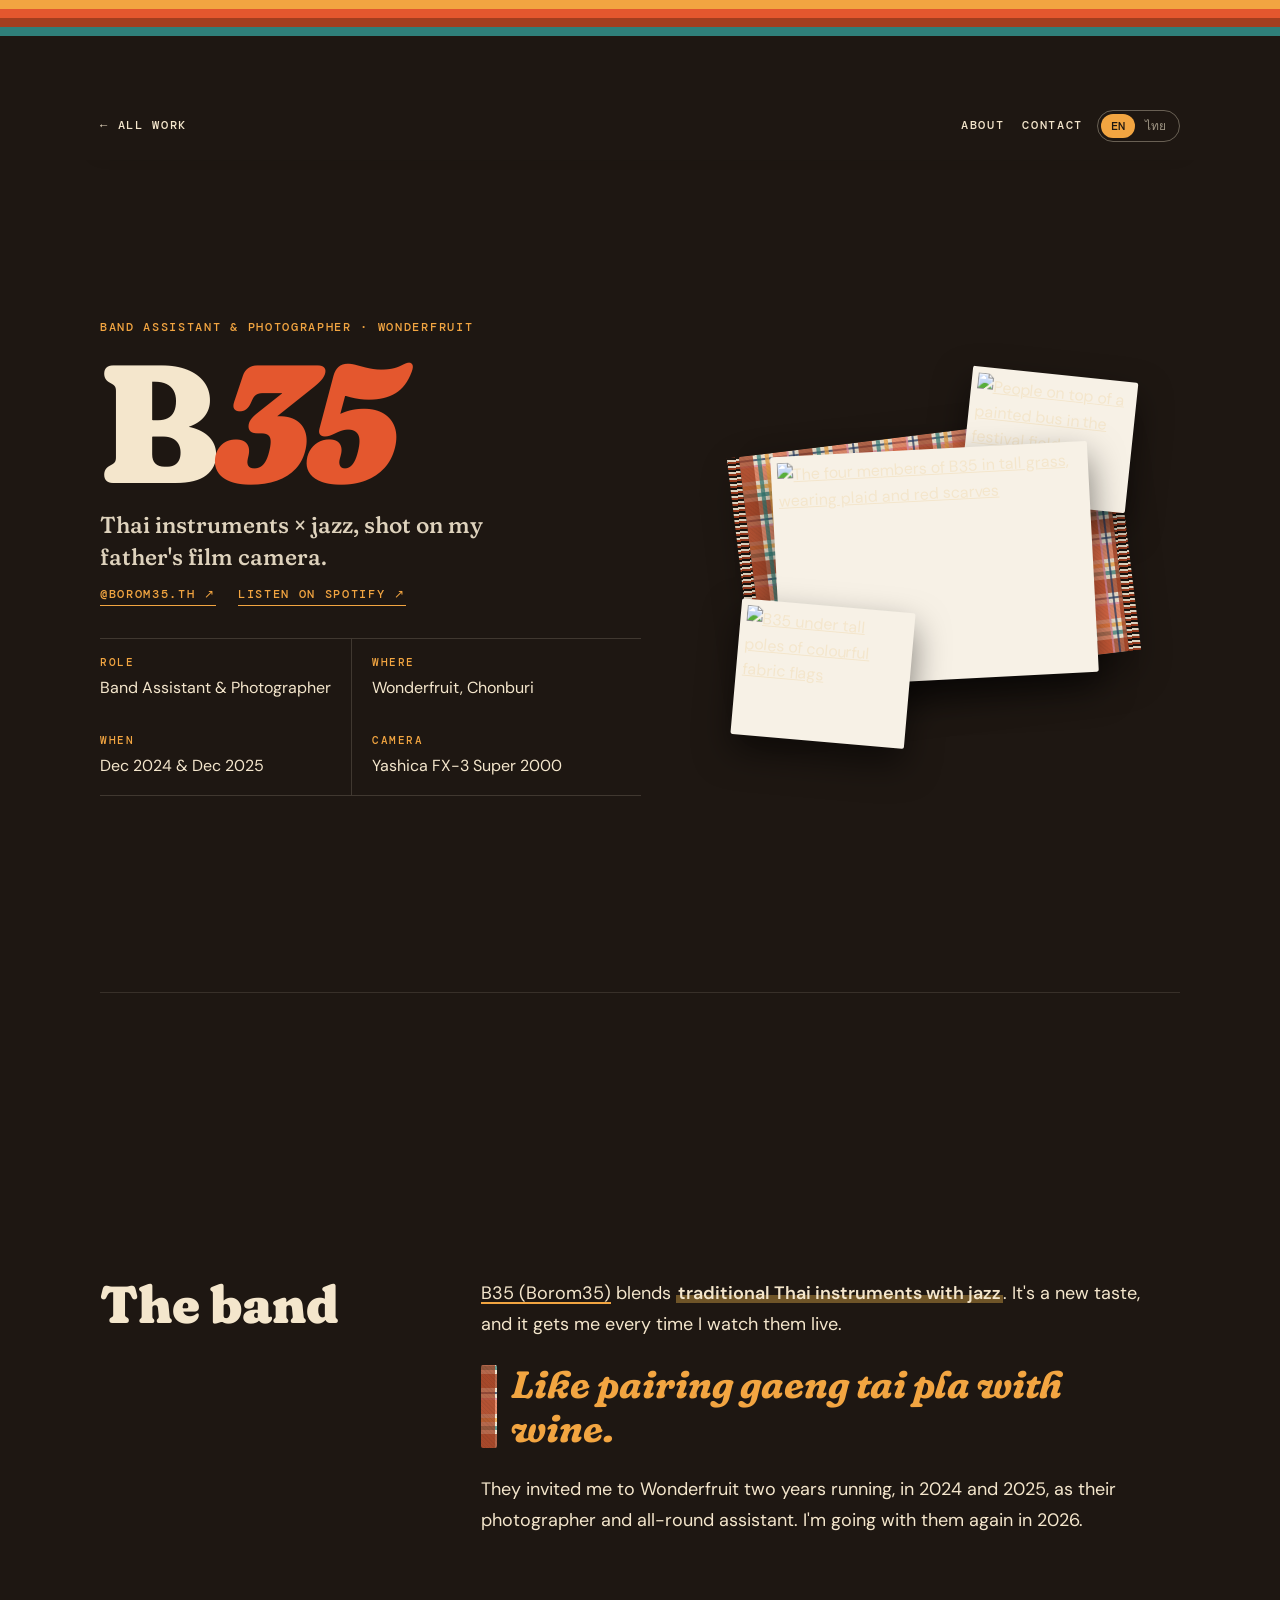
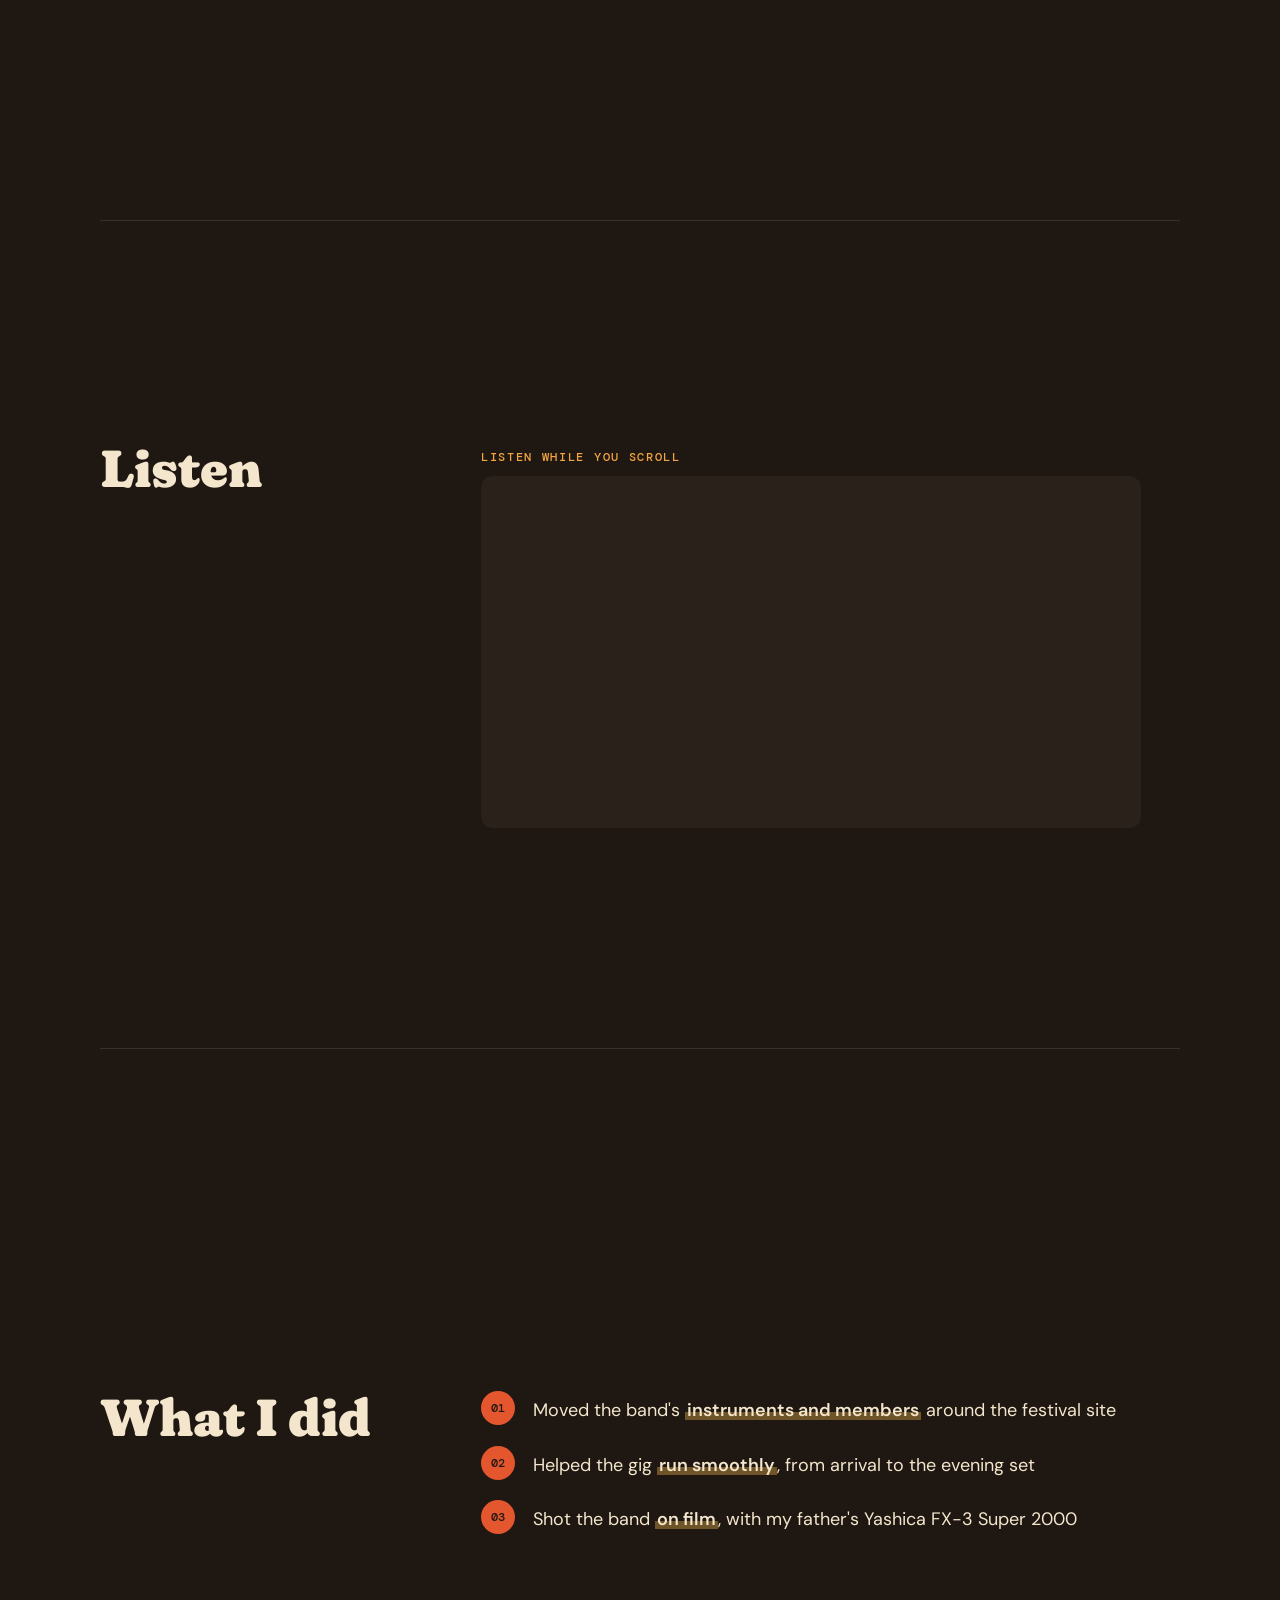
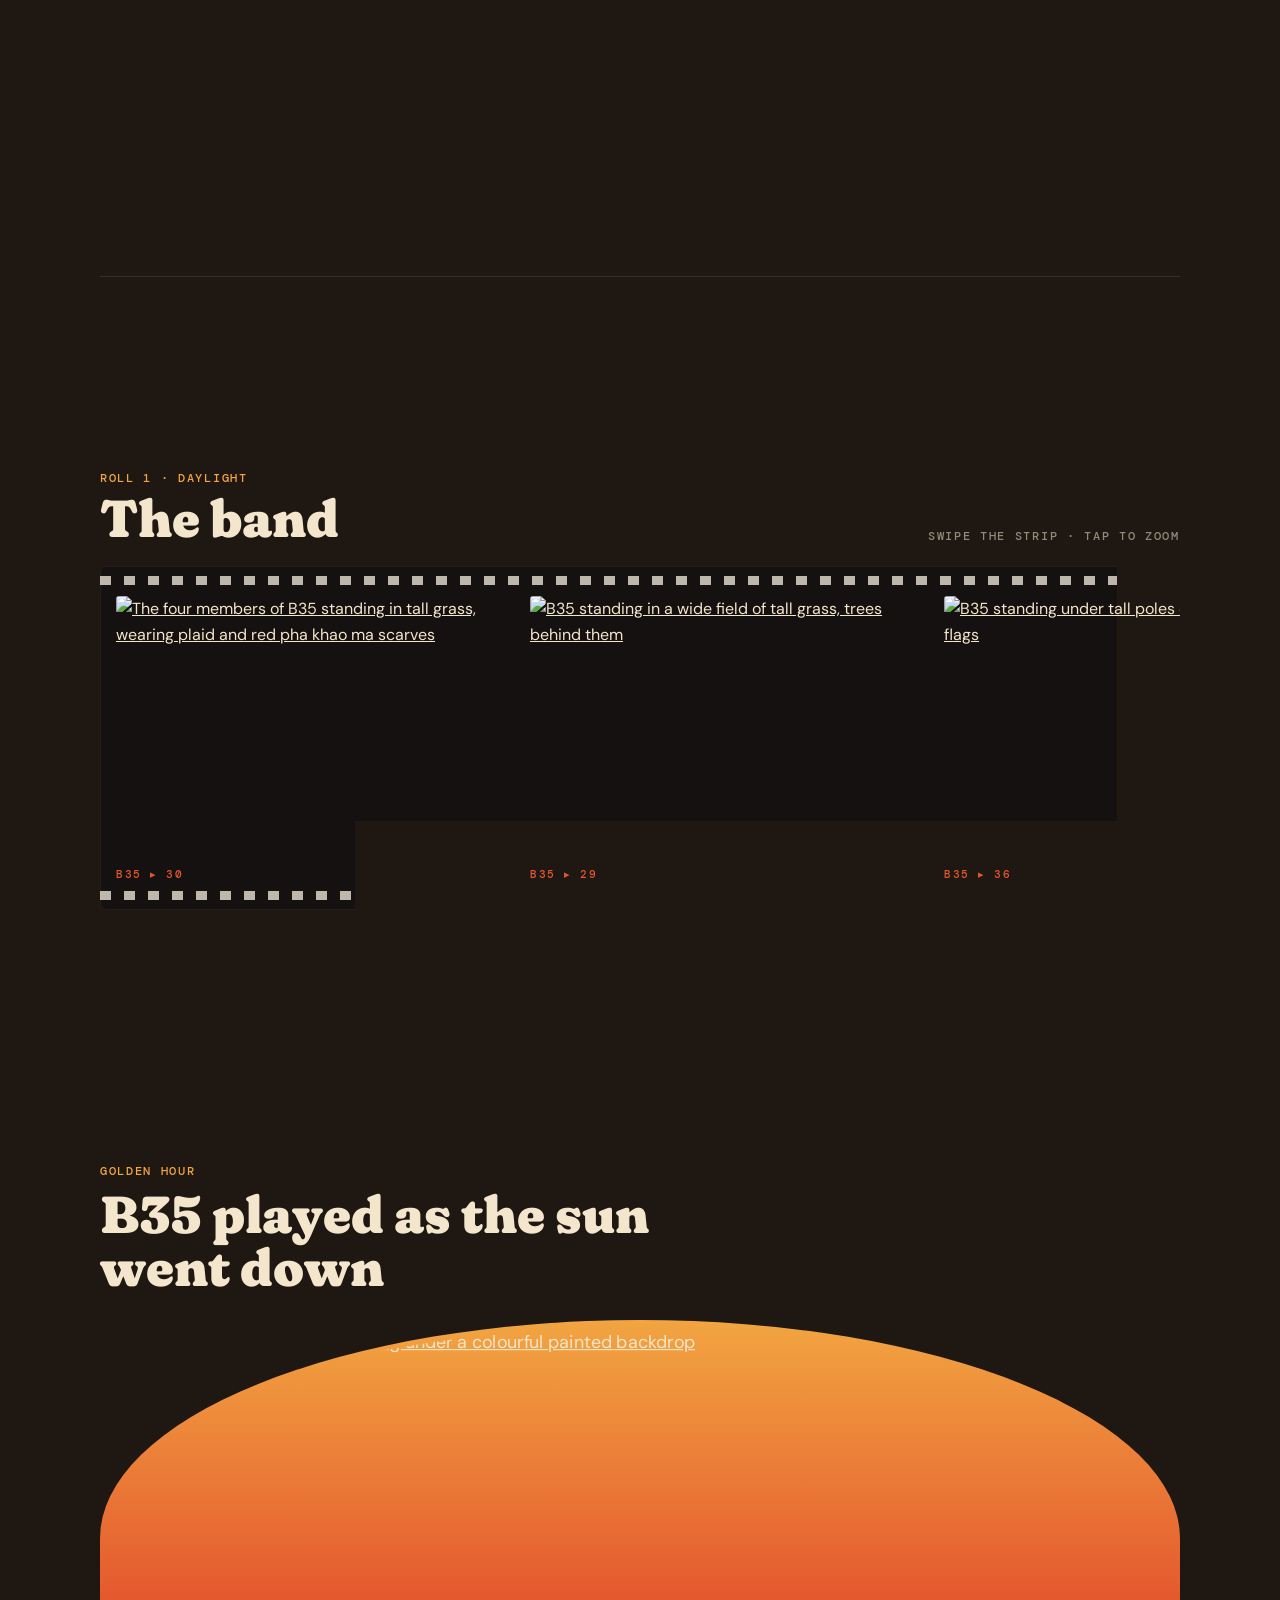
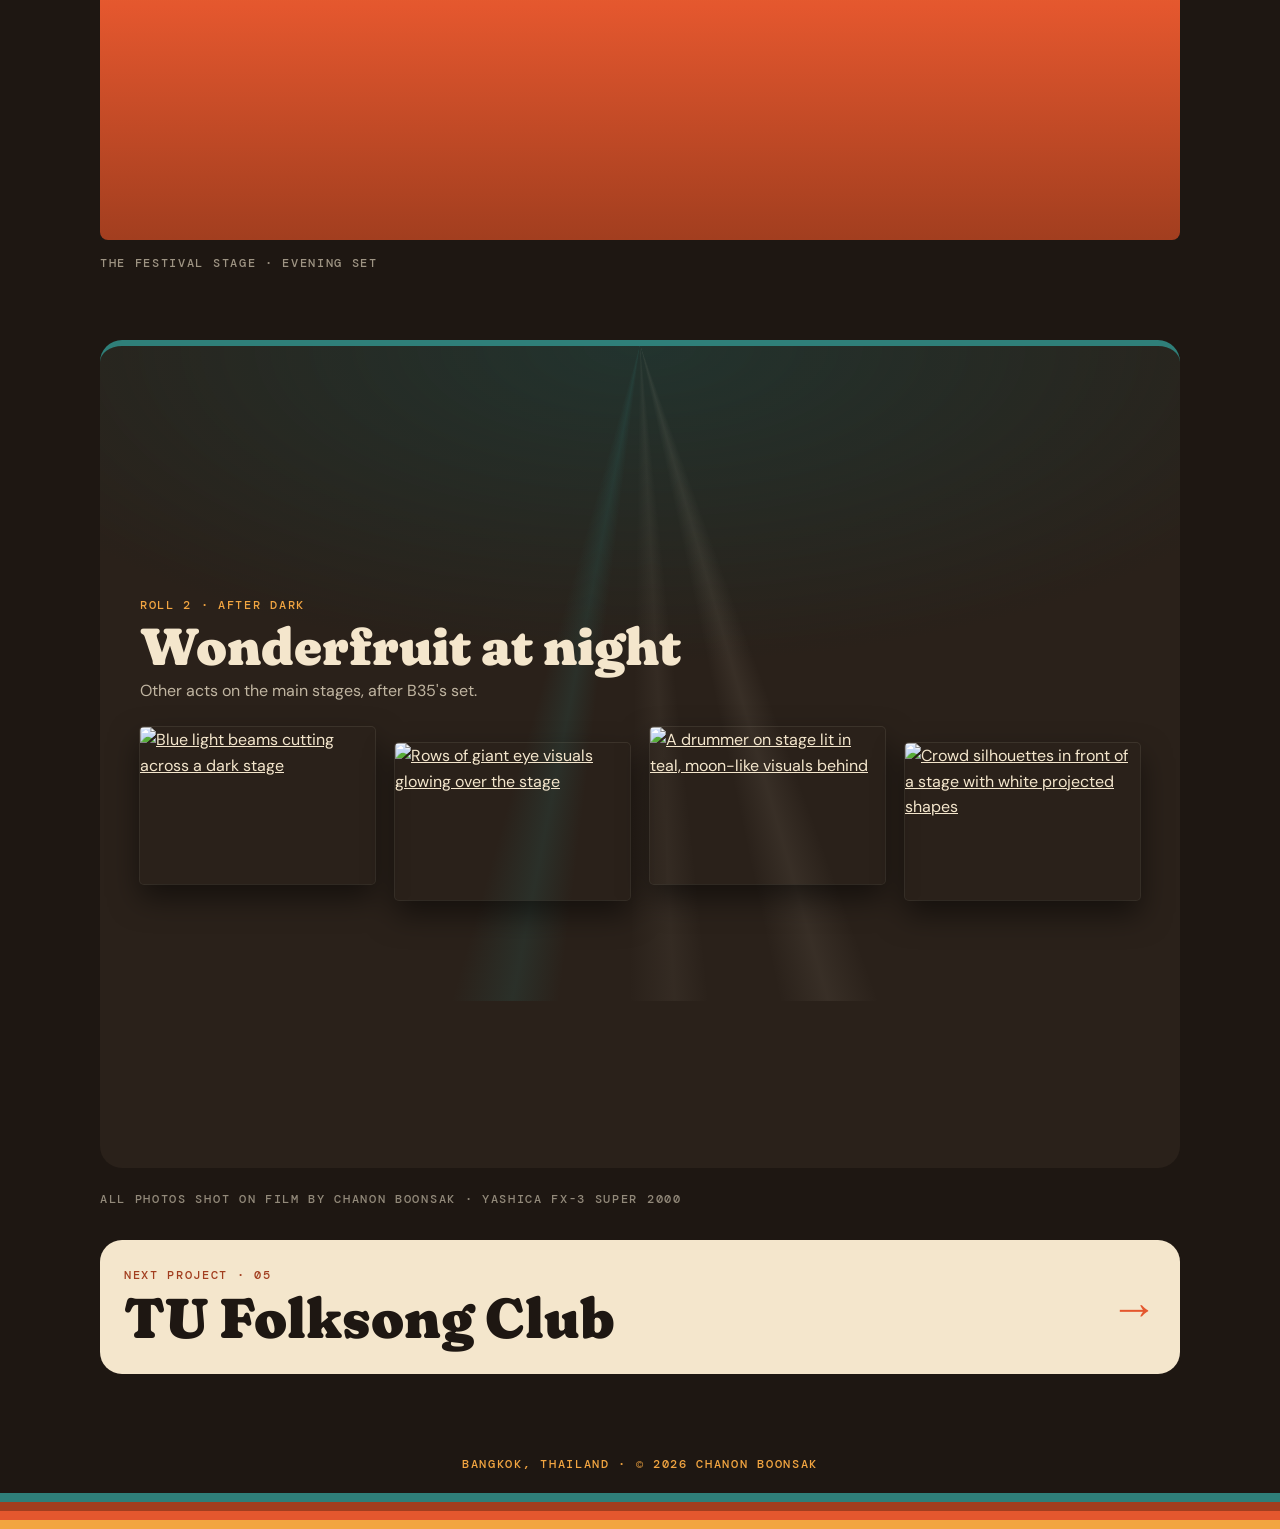
==== commit 1ef851e2: "Header: plain full-width background instead of giant clipped shadow (Safari blank-screen bug) Co-Aut" ====
--- a/projects/b35.html
+++ b/projects/b35.html
@@ -18,7 +18,7 @@
   <link rel="preconnect" href="https://fonts.googleapis.com">
   <link rel="preconnect" href="https://fonts.gstatic.com" crossorigin>
   <link href="https://fonts.googleapis.com/css2?family=Fraunces:opsz,wght,SOFT,WONK@9..144,500..900,100,1&family=DM+Mono:wght@400;500&family=DM+Sans:opsz,wght@9..40,400..600&display=swap" rel="stylesheet">
-  <link rel="stylesheet" href="../css/styles.css?v=58">
+  <link rel="stylesheet" href="../css/styles.css?v=59">
   <script>try{if(localStorage.getItem('lang')==='th'){document.documentElement.lang='th';document.documentElement.classList.add('i18n-pending')}}catch(e){}</script>
 </head>
 <body class="page-b35">
--- a/css/styles.css
+++ b/css/styles.css
@@ -1102,7 +1102,9 @@
 .motion .night::before { translate: 0 calc(var(--p) * 80px); }
 
 /* ---- header always on top ---- */
-.bar { position: sticky; top: 0; z-index: 60; background: var(--night); box-shadow: 0 0 0 100vmax var(--night); clip-path: inset(0 -100vmax); }
+.bar { position: sticky; top: 0; z-index: 60; background: var(--night); }
+/* full-width header background without a giant shadow (Safari can drop the clip on stuck elements and the shadow then covers the page) */
+.bar::before { content: ""; position: absolute; z-index: -1; top: 0; bottom: 0; left: calc(50% - 50vw); right: calc(50% - 50vw); background: var(--night); pointer-events: none; }
 html { scroll-padding-top: 72px; }
 @media (max-width: 600px) { html { scroll-padding-top: 104px; } }
 
